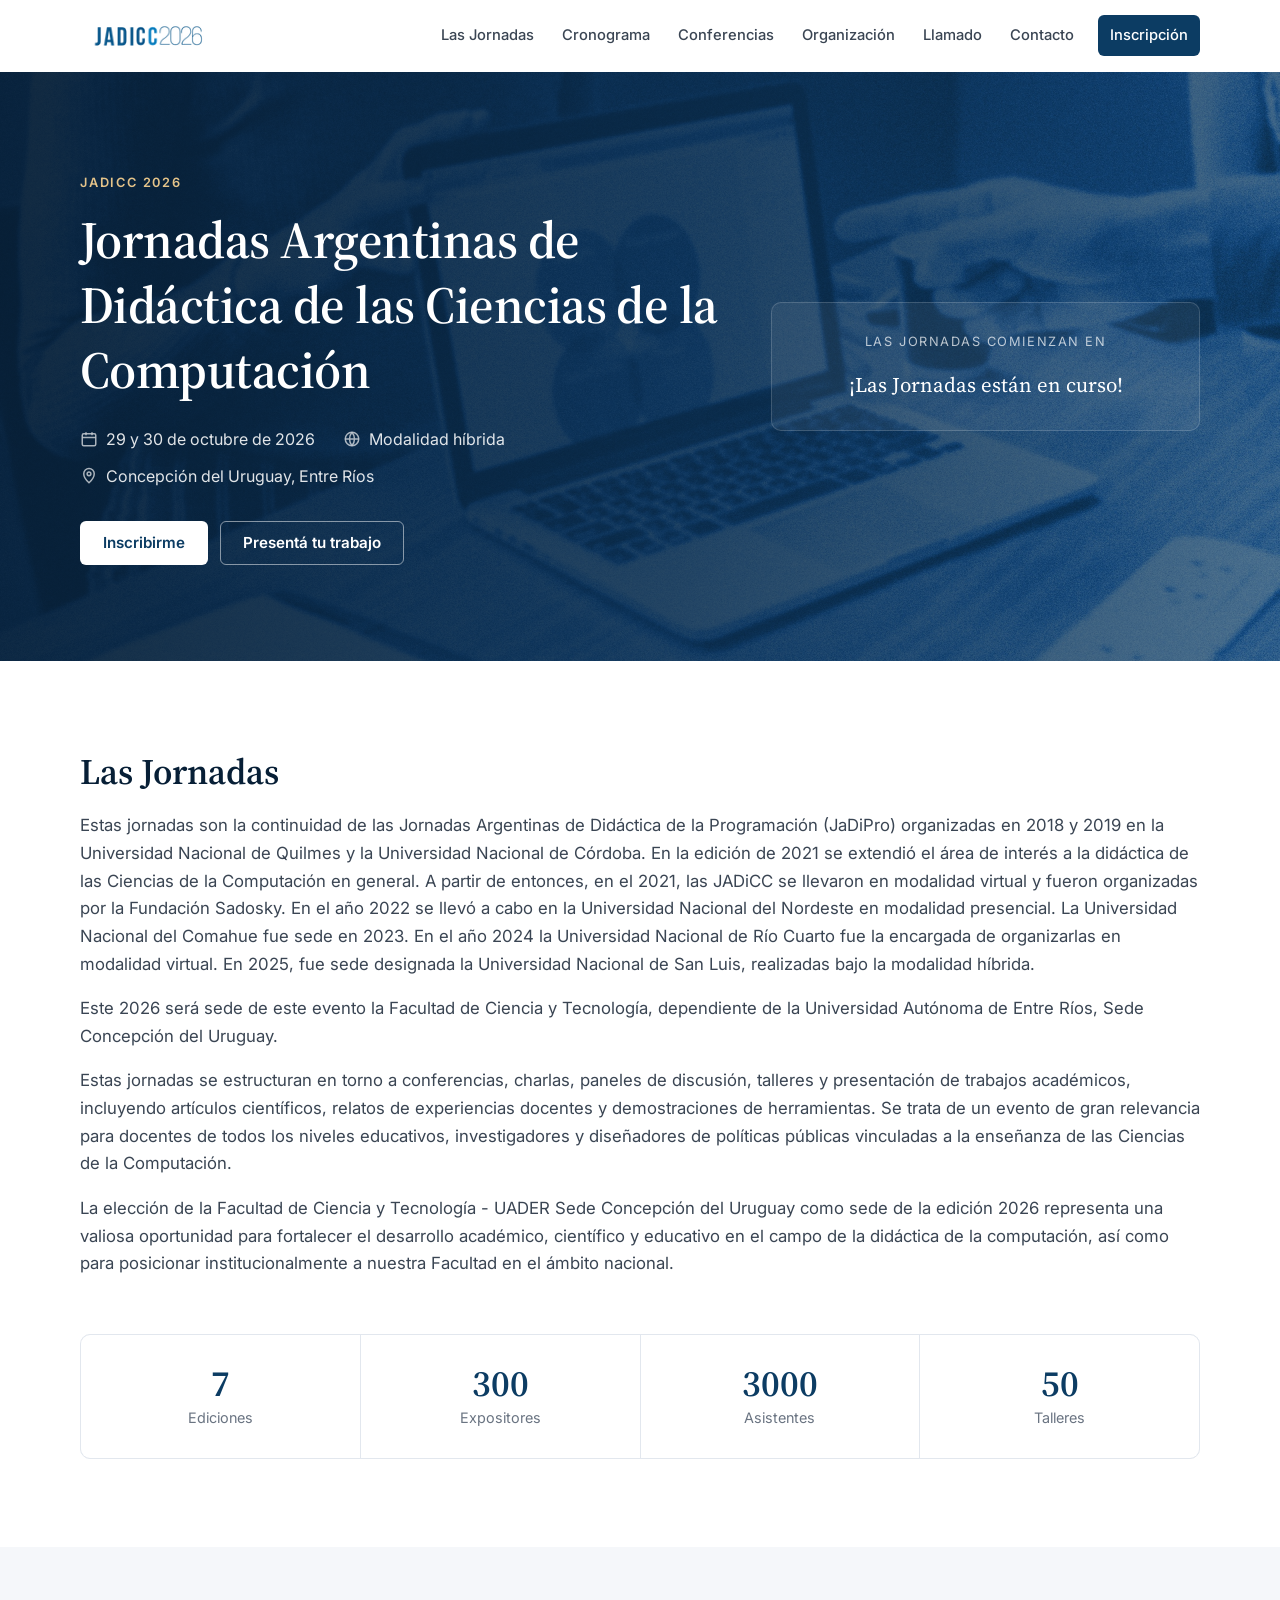
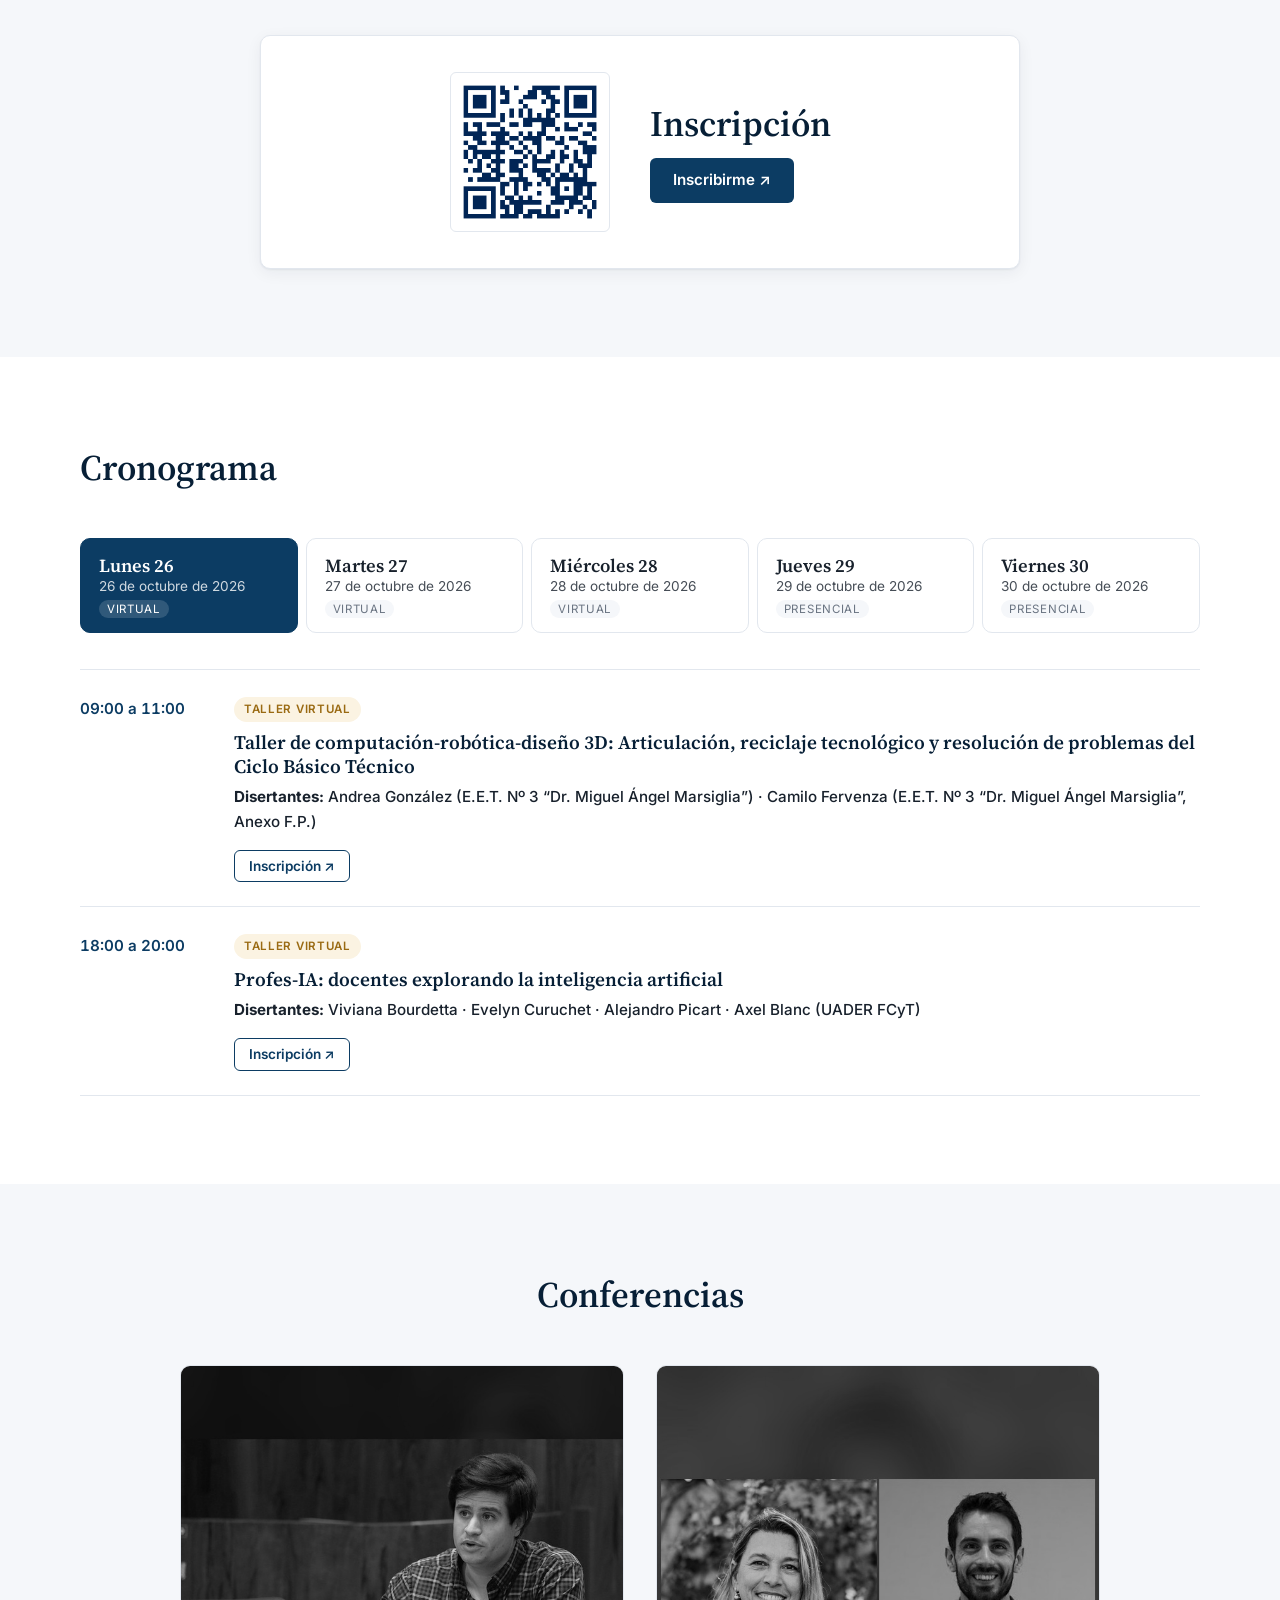
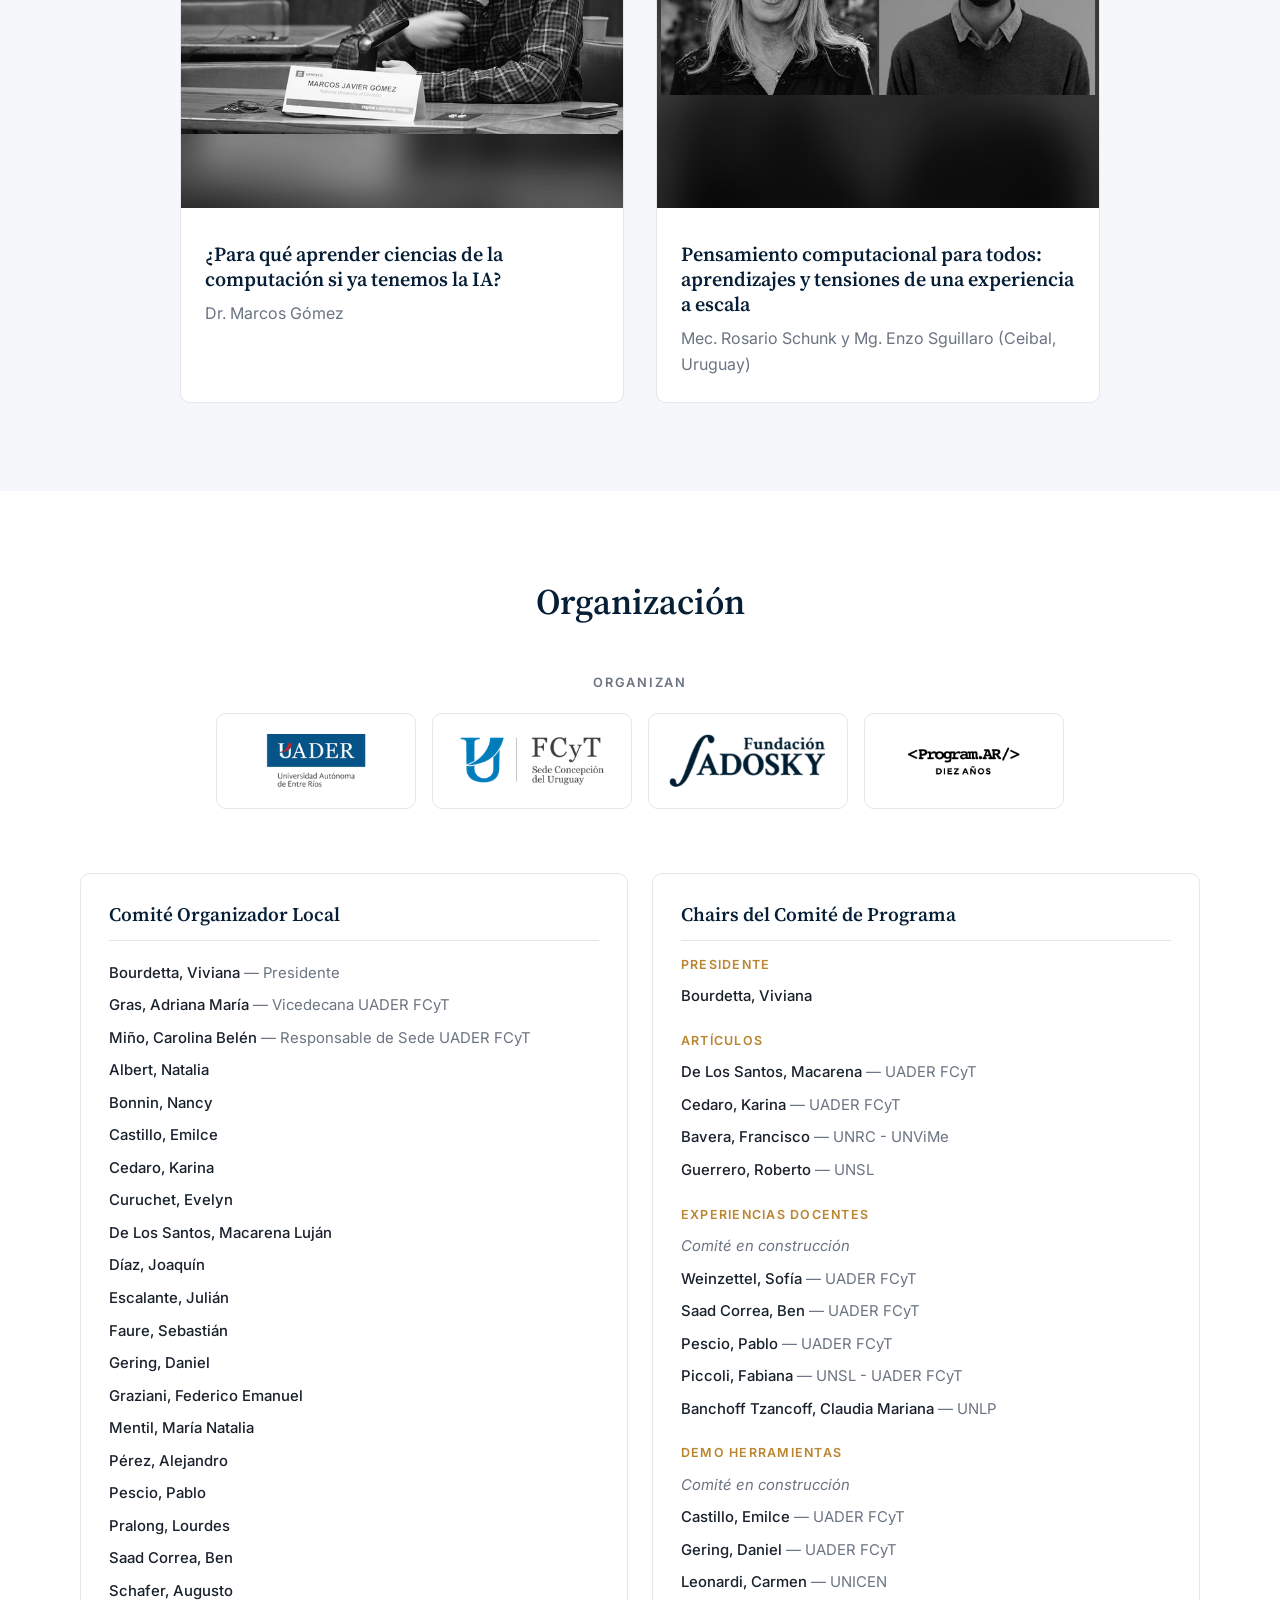
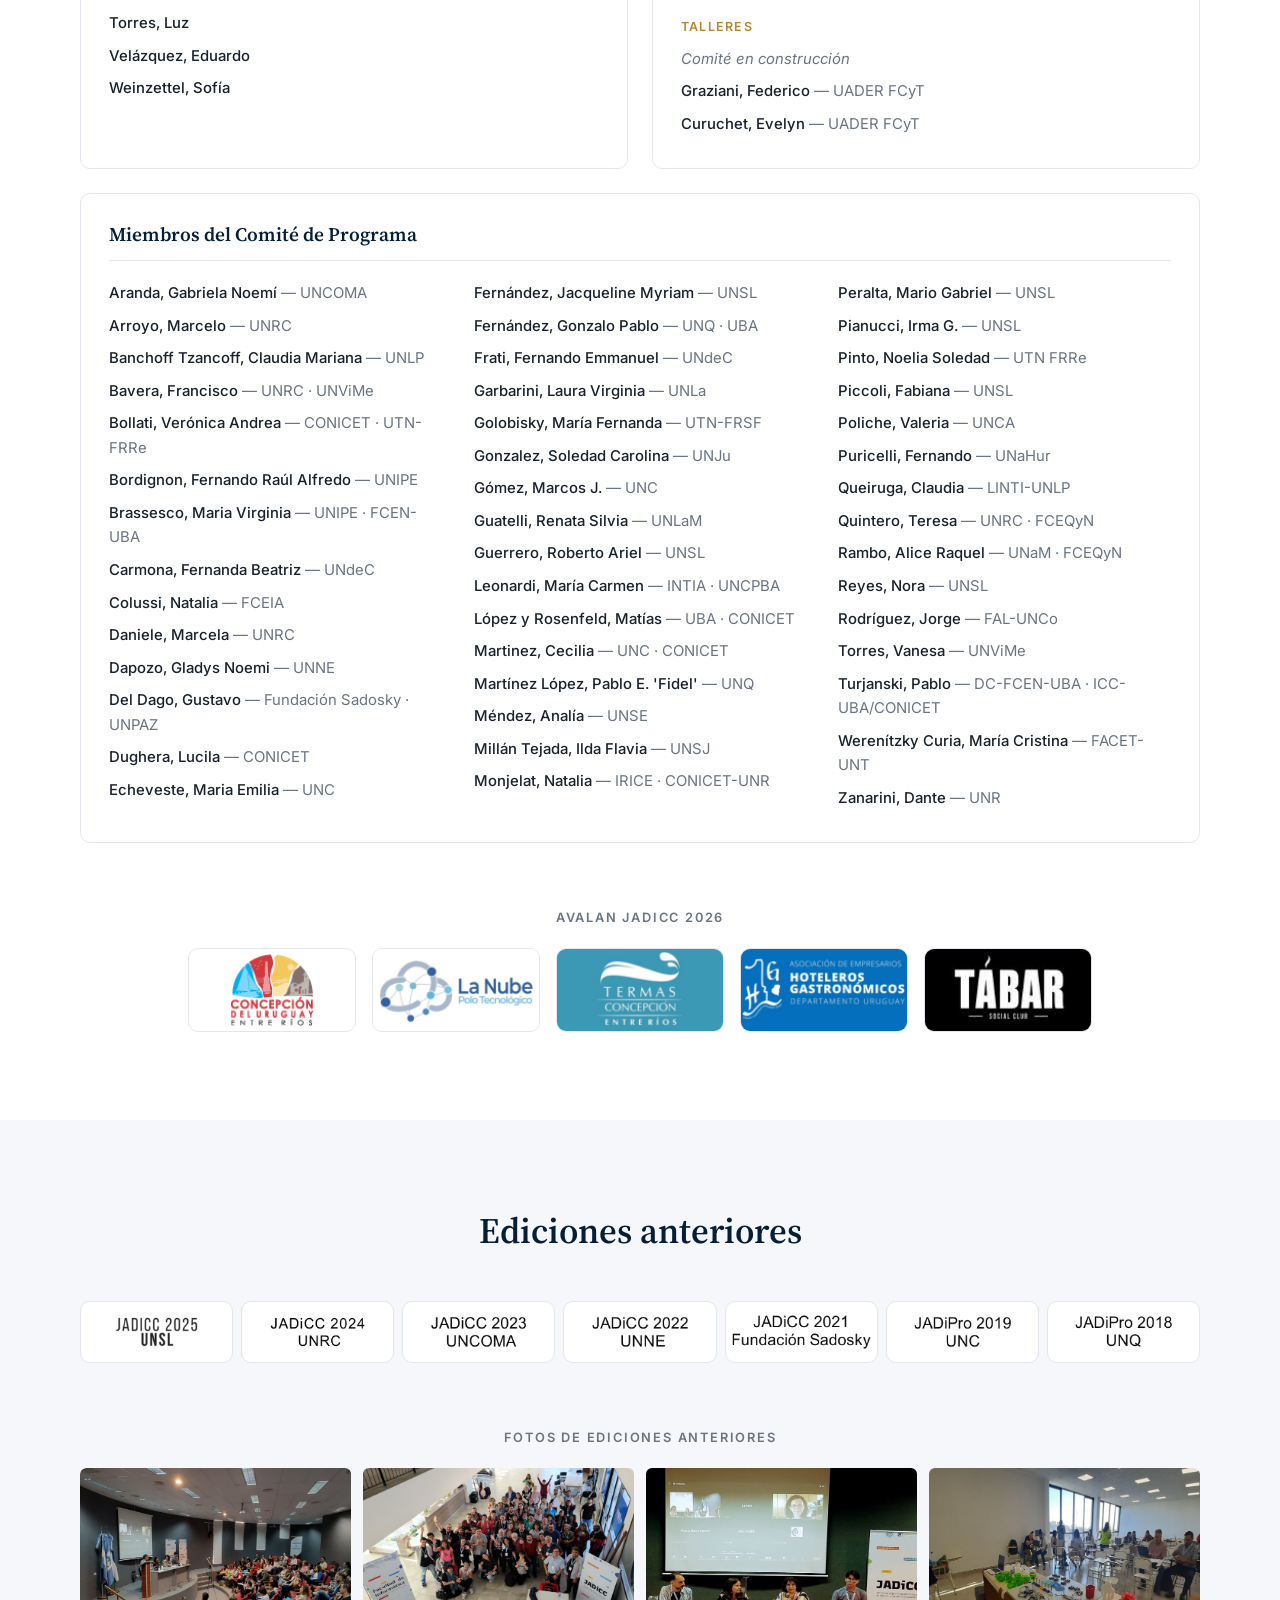
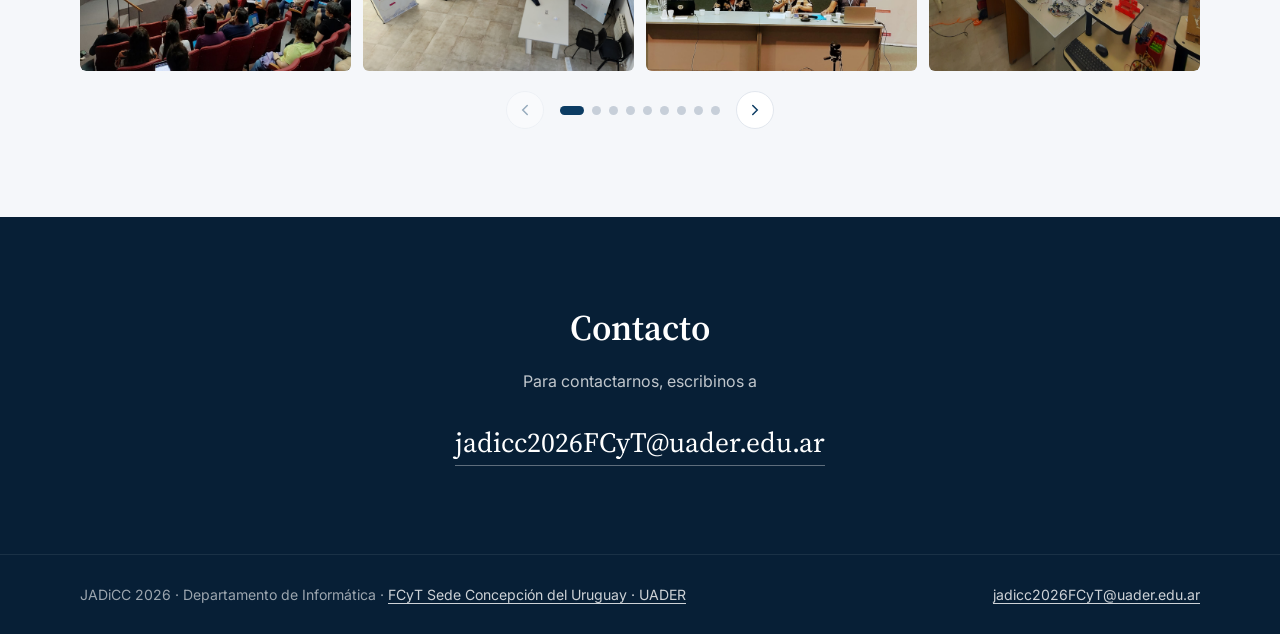
==== index.html @ 325a818e "feat: agregar favicon del sitio original" ====
<!DOCTYPE html>
<html lang="es">
<head>
  <meta charset="utf-8">
  <meta name="viewport" content="width=device-width, initial-scale=1">
  <title>JADiCC 2026 · Jornadas Argentinas de Didáctica de las Ciencias de la Computación</title>
  <meta name="description" content="JADiCC 2026: Jornadas Argentinas de Didáctica de las Ciencias de la Computación. 29 y 30 de octubre de 2026, Concepción del Uruguay, Entre Ríos. Modalidad híbrida.">
  <link rel="preconnect" href="https://fonts.googleapis.com">
  <link rel="preconnect" href="https://fonts.gstatic.com" crossorigin>
  <link href="https://fonts.googleapis.com/css2?family=Inter:wght@400;500;600&family=Source+Serif+4:opsz,wght@8..60,600&display=swap" rel="stylesheet">
  <link rel="icon" href="images/logo.png" type="image/png">
  <link rel="stylesheet" href="css/styles.css">
</head>
<body>
  <a class="skip-link" href="#main">Saltar al contenido</a>

  <header class="site-header">
    <div class="container">
      <a class="brand" href="index.html" aria-label="JADiCC 2026, inicio">
        <img src="images/logo-dark-jadicc2026.png" alt="JADiCC 2026" width="154" height="40">
      </a>
      <button class="nav-toggle" type="button" aria-controls="main-nav" aria-expanded="false" aria-label="Abrir menú">
        <svg width="22" height="22" viewBox="0 0 24 24" fill="none" stroke="currentColor" stroke-width="2" stroke-linecap="round" aria-hidden="true"><path d="M3 6h18M3 12h18M3 18h18"/></svg>
      </button>
      <nav class="main-nav" id="main-nav" aria-label="Principal">
        <ul>
          <li><a href="#jornadas">Las Jornadas</a></li>
          <li><a href="#cronograma">Cronograma</a></li>
          <li><a href="#conferencias">Conferencias</a></li>
          <li><a href="#organizacion">Organización</a></li>
          <li><a href="call.html">Llamado</a></li>
          <li><a href="#contacto">Contacto</a></li>
          <li class="nav-cta"><a href="#inscripcion">Inscripción</a></li>
        </ul>
      </nav>
    </div>
  </header>

  <main id="main">
    <section class="hero" aria-labelledby="hero-title">
      <div class="container">
        <div>
          <span class="eyebrow">JADiCC 2026</span>
          <h1 id="hero-title">Jornadas Argentinas de Didáctica de las Ciencias de la Computación</h1>
          <ul class="hero-meta">
            <li>
              <svg width="18" height="18" viewBox="0 0 24 24" fill="none" stroke="currentColor" stroke-width="2" aria-hidden="true"><rect x="3" y="5" width="18" height="16" rx="2"/><path d="M16 3v4M8 3v4M3 10h18"/></svg>
              29 y 30 de octubre de 2026
            </li>
            <li>
              <svg width="18" height="18" viewBox="0 0 24 24" fill="none" stroke="currentColor" stroke-width="2" aria-hidden="true"><circle cx="12" cy="12" r="9"/><path d="M3 12h18M12 3a14 14 0 0 1 0 18M12 3a14 14 0 0 0 0 18"/></svg>
              Modalidad híbrida
            </li>
            <li>
              <svg width="18" height="18" viewBox="0 0 24 24" fill="none" stroke="currentColor" stroke-width="2" aria-hidden="true"><path d="M12 21s-7-6.2-7-12a7 7 0 0 1 14 0c0 5.8-7 12-7 12z"/><circle cx="12" cy="9" r="2.5"/></svg>
              Concepción del Uruguay, Entre Ríos
            </li>
          </ul>
          <div class="btn-row">
            <a class="btn btn-light" href="#inscripcion">Inscribirme</a>
            <a class="btn btn-ghost" href="call.html">Presentá tu trabajo</a>
          </div>
        </div>

        <div class="countdown-card">
          <p class="label">Las Jornadas comienzan en</p>
          <div class="countdown" id="countdown" data-target="2026-10-29T18:00:00-03:00" aria-live="off">
            <div><strong data-unit="days">–</strong><span>Días</span></div>
            <div><strong data-unit="hours">–</strong><span>Horas</span></div>
            <div><strong data-unit="minutes">–</strong><span>Min</span></div>
            <div><strong data-unit="seconds">–</strong><span>Seg</span></div>
          </div>
        </div>
      </div>
    </section>

    <section class="section" id="jornadas" aria-labelledby="jornadas-title">
      <div class="container">
        <div>
          <div class="prose">
            <h2 id="jornadas-title">Las Jornadas</h2>
            <p>Estas jornadas son la continuidad de las Jornadas Argentinas de Didáctica de la Programación (JaDiPro) organizadas en 2018 y 2019 en la Universidad Nacional de Quilmes y la Universidad Nacional de Córdoba. En la edición de 2021 se extendió el área de interés a la didáctica de las Ciencias de la Computación en general. A partir de entonces, en el 2021, las JADiCC se llevaron en modalidad virtual y fueron organizadas por la Fundación Sadosky. En el año 2022 se llevó a cabo en la Universidad Nacional del Nordeste en modalidad presencial. La Universidad Nacional del Comahue fue sede en 2023. En el año 2024 la Universidad Nacional de Río Cuarto fue la encargada de organizarlas en modalidad virtual. En 2025, fue sede designada la Universidad Nacional de San Luis, realizadas bajo la modalidad híbrida.</p>
            <p>Este 2026 será sede de este evento la Facultad de Ciencia y Tecnología, dependiente de la Universidad Autónoma de Entre Ríos, Sede Concepción del Uruguay.</p>
            <p>Estas jornadas se estructuran en torno a conferencias, charlas, paneles de discusión, talleres y presentación de trabajos académicos, incluyendo artículos científicos, relatos de experiencias docentes y demostraciones de herramientas. Se trata de un evento de gran relevancia para docentes de todos los niveles educativos, investigadores y diseñadores de políticas públicas vinculadas a la enseñanza de las Ciencias de la Computación.</p>
            <p>La elección de la Facultad de Ciencia y Tecnología - UADER Sede Concepción del Uruguay como sede de la edición 2026 representa una valiosa oportunidad para fortalecer el desarrollo académico, científico y educativo en el campo de la didáctica de la computación, así como para posicionar institucionalmente a nuestra Facultad en el ámbito nacional.</p>
          </div>
        </div>

        <div class="stats" aria-label="JADiCC en números">
          <div><strong>7</strong><span>Ediciones</span></div>
          <div><strong>300</strong><span>Expositores</span></div>
          <div><strong>3000</strong><span>Asistentes</span></div>
          <div><strong>50</strong><span>Talleres</span></div>
        </div>
      </div>
    </section>

    <section class="section section--alt" id="inscripcion" aria-labelledby="inscripcion-title">
      <div class="container">
        <div class="register-card">
          <h2 id="inscripcion-title">Inscripción</h2>
          <img src="images/qr-inscripcion.png" alt="Código QR de la inscripción general" width="160" height="160">
          <a class="btn btn-primary" href="https://forms.gle/rQFymmyHBbLUhuxS7" target="_blank" rel="noopener">Inscribirme ↗</a>
        </div>
      </div>
    </section>

    <section class="section" id="cronograma" aria-labelledby="cronograma-title">
      <div class="container">
        <div class="section-head">
          <h2 id="cronograma-title">Cronograma</h2>
        </div>
        <div class="tabs" role="tablist" aria-label="Días de las Jornadas">
          <button class="tab" type="button" role="tab" id="tab-0" aria-controls="day-0" data-date="2026-10-26"><strong>Lunes 26</strong><span>26 de octubre de 2026</span><span class="mode">Virtual</span></button>
          <button class="tab" type="button" role="tab" id="tab-1" aria-controls="day-1" data-date="2026-10-27"><strong>Martes 27</strong><span>27 de octubre de 2026</span><span class="mode">Virtual</span></button>
          <button class="tab" type="button" role="tab" id="tab-2" aria-controls="day-2" data-date="2026-10-28"><strong>Miércoles 28</strong><span>28 de octubre de 2026</span><span class="mode">Virtual</span></button>
          <button class="tab" type="button" role="tab" id="tab-3" aria-controls="day-3" data-date="2026-10-29"><strong>Jueves 29</strong><span>29 de octubre de 2026</span><span class="mode">Presencial</span></button>
          <button class="tab" type="button" role="tab" id="tab-4" aria-controls="day-4" data-date="2026-10-30"><strong>Viernes 30</strong><span>30 de octubre de 2026</span><span class="mode">Presencial</span></button>
        </div>
        <div role="tabpanel" id="day-0" aria-labelledby="tab-0" tabindex="0">
          <ol class="schedule">
            <li class="session session--taller">
              <div class="session-time">09:00 a 11:00</div>
              <div class="session-body">
                <span class="badge">Taller Virtual</span>
                <h3>Taller de computación-robótica-diseño 3D: Articulación, reciclaje tecnológico y resolución de problemas del Ciclo Básico Técnico</h3>
                <p class="session-people"><b>Disertantes:</b> Andrea González (E.E.T. Nº 3 “Dr. Miguel Ángel Marsiglia”) · Camilo Fervenza (E.E.T. Nº 3 “Dr. Miguel Ángel Marsiglia”, Anexo F.P.)</p>
                <a href="https://forms.gle/wqUWSxMuBnpyvHHx7" class="btn btn-outline btn-sm" target="_blank" rel="noopener">Inscripción ↗</a>
              </div>
            </li>
            <li class="session session--taller">
              <div class="session-time">18:00 a 20:00</div>
              <div class="session-body">
                <span class="badge">Taller Virtual</span>
                <h3>Profes-IA: docentes explorando la inteligencia artificial</h3>
                <p class="session-people"><b>Disertantes:</b> Viviana Bourdetta · Evelyn Curuchet · Alejandro Picart · Axel Blanc (UADER FCyT)</p>
                <a href="https://forms.gle/4NPYtkLu8rbPUywz7" class="btn btn-outline btn-sm" target="_blank" rel="noopener">Inscripción ↗</a>
              </div>
            </li>
          </ol>
        </div>
        <div role="tabpanel" id="day-1" aria-labelledby="tab-1" tabindex="0" hidden>
          <ol class="schedule">
            <li class="session session--taller">
              <div class="session-time">18:00 a 20:00</div>
              <div class="session-body">
                <span class="badge">Taller Virtual</span>
                <h3>La IA como asistente del profesional docente: Modelo C.R.E.A. para diseñar propuestas de enseñanza contextualizadas</h3>
                <p class="session-people"><b>Disertantes:</b> Eduardo Beckman (E.E.T. N.º 2 Francisco Ramírez) · Marcelo D. Calvi (E.E.T. N.º 2 Francisco Ramírez) · Itatí Cislaghi (Esc. Normal Rep. Oriental del Uruguay)</p>
                <a href="https://forms.gle/8LaZrzfeTaVMzwTJ8" class="btn btn-outline btn-sm" target="_blank" rel="noopener">Inscripción ↗</a>
              </div>
            </li>
          </ol>
        </div>
        <div role="tabpanel" id="day-2" aria-labelledby="tab-2" tabindex="0" hidden>
          <ol class="schedule">
            <li class="session session--taller">
              <div class="session-time">09:00 a 10:30</div>
              <div class="session-body">
                <span class="badge">Taller Virtual</span>
                <h3>Del territorio al código: diseñar desafíos ciudadanos con micro:bit</h3>
                <p class="session-people"><b>Disertantes:</b> Luisina Pocay · Juan Pablo Amarillo · Juliana Gericke (Distrito del Conocimiento)</p>
                <a href="https://forms.gle/nDb5ak2vBSg3Nm3N7" class="btn btn-outline btn-sm" target="_blank" rel="noopener">Inscripción ↗</a>
              </div>
            </li>
          </ol>
        </div>
        <div role="tabpanel" id="day-3" aria-labelledby="tab-3" tabindex="0" hidden>
          <ol class="schedule">
            <li class="session session--band"><div class="session-time">08:30</div><div class="session-body"><h3>Acreditación · Planta Baja - 02</h3></div></li>
            <li class="session session--band"><div class="session-time">09:00</div><div class="session-body"><h3>Acto de apertura · Aula Posgrado, 3.er piso</h3></div></li>
            <li class="session session--conf">
              <div class="session-time">10:00 a 11:00</div>
              <div class="session-body">
                <span class="badge">Conferencia inaugural</span>
                <h3>¿Para qué aprender ciencias de la computación si ya tenemos la IA?</h3>
                <p class="session-people">Dr. Marcos Gómez</p>
                <p class="session-meta"><b>Aula:</b> Posgrado - 3.er piso</p>
              </div>
            </li>
            <li class="session session--band"><div class="session-time">11:00</div><div class="session-body"><h3>Break · Planta Baja</h3></div></li>
            <li class="session session--mesa">
              <div class="session-time">11:30 a 13:00</div>
              <div class="session-body">
                <span class="badge">Mesa 1 · Mixta</span>
                <h3>Más allá de la programación inicial</h3>
                <p class="session-sub">Contenidos, prácticas y evaluación en la formación informática</p>
                <p class="session-meta"><b>Aula:</b> Planta Baja - 02 · <b>Modera:</b> Mg. Karina Cedaro</p>
                <details class="papers">
                <summary>Ver 5 ponencias</summary>
                <ul class="papers-list">
                <li><span class="ptag">Experiencia</span><b>Impacto de la Introducción Temprana de SQL en la Enseñanza de Bases de Datos</b><br><span class="pauth">Norma Herrera (UNSL); Paola Azar (UNSL); Hugo Beilis (UNViMe); Pablo Palmero (UNSL); Darío Ruano (UNSL)</span></li>
                <li><span class="ptag">Experiencia</span><b>Experiencia “Pares Ordenados”: Teoría de Grafos con Aplicaciones</b><br><span class="pauth">Alejandro Picart (UADER FCyT)</span></li>
                <li><span class="ptag">Artículo</span><b>Una propuesta para integrar la Seguridad Temprana: enfoque DevSecOps en el desarrollo de software</b><br><span class="pauth">Ilda Flavia Millan Tejada (Universidad Nacional de San Juan); Malena Paez (Universidad Nacional de San Juan); Laura Aballay (Universidad Nacional de San Juan)</span></li>
                <li><span class="ptag">Artículo</span><b>QoCode: Evaluación automática de calidad de código en tareas de programación</b><br><span class="pauth">Victoria Varani (DC-FCEN-UBA); Bruno Ventrici (DC-FCEN-UBA); Gonzalo Fernández (UNQ); Christian Cossio-Mercado (DC-FCEN-UBA)</span></li>
                <li><span class="ptag">Artículo</span><b>Análisis y comparación de la imagen de tutor y director en la gestión de proyectos unipersonales de software académico</b><br><span class="pauth">Alice Rambo (Universidad Nacional de Misiones)</span></li>
                </ul>
                </details>
              </div>
            </li>
            <li class="session session--mesa">
              <div class="session-time">11:30 a 13:00</div>
              <div class="session-body">
                <span class="badge">Mesa 2 · Mixta</span>
                <h3>Computación, comunidad y vocaciones</h3>
                <p class="session-sub">Escuela, universidad, territorio y divulgación</p>
                <p class="session-meta"><b>Aula:</b> 3P - 02 · <b>Modera:</b> Lic. Natalia Mentil</p>
                <details class="papers">
                <summary>Ver 6 ponencias</summary>
                <ul class="papers-list">
                <li><span class="ptag">Experiencia</span><b>Talleres extraprogramáticos de ciencias de la computación: una apuesta por la ciudadanía digital crítica en la escuela técnica</b><br><span class="pauth">Natalia Zalazar (Instituto Superior de Estudios Pedagógicos); Agustin Barbesino (Instituto Técnico Maestro Alfredo Bravo); Paula González (Instituto Técnico Maestro Alfredo Bravo)</span></li>
                <li><span class="ptag">Experiencia</span><b>Un escenario en movimiento en la escuela técnica a partir de la educación STEAM ampliada</b><br><span class="pauth">Ariel Ferreira Szpiniak; Carolina Andrea Borbolla (IPET Nº 26 Juan Filloy)</span></li>
                <li><span class="ptag">Experiencia</span><b>Ada Lovelace day 2025: una experiencia de divulgación científica e inclusión</b><br><span class="pauth">Viviana Bourdetta (FCyT UADER); Evelyn Curuchet (FCyT UADER); Carolina Miño (FCyT UADER); Lia Romero Fuentes (FCyT UADER); Lourdes Verbauvede (FCyT UADER)</span></li>
                <li><span class="ptag">Experiencia</span><b>Conectando Saberes: vinculación entre la Universidad y la Escuela Media en Ciencias de la Computación</b><br><span class="pauth">Jorge Rodríguez (Facultad de Informática, Universidad Nacional del Comahue)</span></li>
                <li><span class="ptag">Artículo</span><b>Cuando la tecnología encuentra sentido: Club Tech como modelo de innovación educativa en espacios no formales</b><br><span class="pauth">Luisina Pocay (Distrito del Conocimiento); Juan Pablo Amarillo (Distrito del Conocimiento); Juliana Gericke (Distrito del Conocimiento)</span></li>
                <li><span class="ptag">Experiencia</span><b>Bit-Ácora de Pioneras</b><br><span class="pauth">Viviana Bourdetta (FCyT UADER); Evelyn Curuchet (FCyT UADER); Carolina Miño (FCyT UADER); Lourdes Verbauvede (FCyT UADER)</span></li>
                </ul>
                </details>
              </div>
            </li>
            <li class="session session--taller">
              <div class="session-time">11:30 a 13:00</div>
              <div class="session-body">
                <span class="badge">Taller</span>
                <h3>Pilas Bloques Desenchufado</h3>
                <p class="session-people"><b>Disertantes:</b> Débora Cingolani y Rocío González (Fundación Sadosky)</p>
                <p class="session-meta"><b>Aula:</b> 2P - 02 · <b>Modera:</b> Prof. Sofía Weinzetel</p>
                <a href="https://forms.gle/Z1sU28DabbvKhc5d6" class="btn btn-outline btn-sm" target="_blank" rel="noopener">Inscripción ↗</a>
              </div>
            </li>
            <li class="session session--band"><div class="session-time">13:00</div><div class="session-body"><h3>Almuerzo</h3></div></li>
            <li class="session session--taller">
              <div class="session-time">14:30 a 16:00</div>
              <div class="session-body">
                <span class="badge">Taller</span>
                <h3>Pensamiento computacional: de lo desenchufado a lo enchufado</h3>
                <p class="session-people"><b>Disertante:</b> Dr. Francisco Bavera (UNRC)</p>
                <p class="session-meta"><b>Aula:</b> 2P - 02 · <b>Modera:</b> Mg. Federico Graziani</p>
                <a href="https://forms.gle/NKJ5xQPANUVFseT47" class="btn btn-outline btn-sm" target="_blank" rel="noopener">Inscripción ↗</a>
              </div>
            </li>
            <li class="session session--taller">
              <div class="session-time">14:30 a 16:00</div>
              <div class="session-body">
                <span class="badge">Taller</span>
                <h3>IA y educación: una mirada crítica desde las Ciencias de la Computación</h3>
                <p class="session-people"><b>Disertante:</b> Dra. Emilia Echeveste (UNC)</p>
                <p class="session-meta"><b>Aula:</b> 2P - 01 · <b>Modera:</b> Dra. Cecilia Martínez</p>
                <a href="https://forms.gle/UedNfT4dd4aeRaoB8" class="btn btn-outline btn-sm" target="_blank" rel="noopener">Inscripción ↗</a>
              </div>
            </li>
            <li class="session session--band"><div class="session-time">16:00</div><div class="session-body"><h3>Break · Planta Baja</h3></div></li>
            <li class="session session--mesa">
              <div class="session-time">16:30 a 18:00</div>
              <div class="session-body">
                <span class="badge">Mesa 3 · Artículos</span>
                <h3>Comprender la IA para poder enseñarla</h3>
                <p class="session-sub">Saberes, alfabetización y mirada crítica</p>
                <p class="session-meta"><b>Aula:</b> Planta Baja - 02 · <b>Modera:</b> Esp. Julián Escalante</p>
                <details class="papers">
                <summary>Ver 4 ponencias</summary>
                <ul class="papers-list">
                <li><span class="ptag">Artículo</span><b>Saberes estudiantiles sobre inteligencia artificial y desafíos para una didáctica crítica de las Ciencias de la Computación</b><br><span class="pauth">Emilia Echeveste (Universidad Nacional de Córdoba); Natalia Monjelat (IRICE-CONICET); Lourdes Aguiar Cau (Universidad Nacional de Córdoba-CONICET)</span></li>
                <li><span class="ptag">Artículo</span><b>Saberes de docentes sobre Inteligencia Artificial en escuelas secundarias de Córdoba</b><br><span class="pauth">Valeria González Angeletti (Universidad Nacional de Córdoba)</span></li>
                <li><span class="ptag">Artículo</span><b>Inteligencia Artificial como contenido educativo: contribuciones a una alfabetización computacional</b><br><span class="pauth">Marcela Rivero (CEA-UNC); Cecilia Martinez (IDH CONICET, UNC); Natalia Monjelat (IRICE, CONICET-UNR)</span></li>
                <li><span class="ptag">Artículo</span><b>Parece verdad, causal y universal, pero es verosímil, correlativa y parcial: la IA que la escuela debe leer y enseñar a leer</b><br><span class="pauth">Mara Borchardt (Fundación Programar); Magdalena Garzon (Fundación Programar); Julian Dabbah (UBA)</span></li>
                </ul>
                </details>
              </div>
            </li>
            <li class="session session--mesa">
              <div class="session-time">16:30 a 18:00</div>
              <div class="session-body">
                <span class="badge">Mesa 4 · Mixta</span>
                <h3>Formar a quienes enseñan computación</h3>
                <p class="session-sub">Currículo, didáctica y formación docente</p>
                <p class="session-meta"><b>Aula:</b> 3P - 02 · <b>Modera:</b> Lic. Pablo Pescio y Lic. Ben Saad</p>
                <details class="papers">
                <summary>Ver 5 ponencias</summary>
                <ul class="papers-list">
                <li><span class="ptag">Artículo</span><b>Análisis de las progresiones de aprendizaje de educación tecnológica y ciencias de la computación para la educación primaria de la Provincia de Córdoba</b><br><span class="pauth">Ariel Ferreira Szpiniak (UNRC)</span></li>
                <li><span class="ptag">Artículo</span><b>Formación docente en programación para educación primaria: un estudio sobre autopercepción e incorporación conceptual</b><br><span class="pauth">Marcos Gómez (UNC); Tomás Caballero (UBA); Inés Roggi (Fundación Sadosky)</span></li>
                <li><span class="ptag">Experiencia</span><b>Sobre un curso Didáctica de la Informática en formato híbrido: la percepción de los estudiantes</b><br><span class="pauth">Alejandro Miños (INET); Nicolás Artigas (INET)</span></li>
                <li><span class="ptag">Experiencia</span><b>Lectura y escritura con agentes cognitivos. Una experiencia en formación docente</b><br><span class="pauth">Lucila Dughera (CONICET/E-TCS); Fernando Bordignon (Universidad Pedagógica Nacional, UNIPE)</span></li>
                <li><span class="ptag">Experiencia</span><b>Taller de Robótica Aplicada: experiencia docente interdisciplinaria entre perfiles técnicos y pedagógicos</b><br><span class="pauth">Alice Rambo (Universidad Nacional de Misiones)</span></li>
                </ul>
                </details>
              </div>
            </li>
            <li class="session session--taller">
              <div class="session-time">16:30 a 18:00</div>
              <div class="session-body">
                <span class="badge">Taller 64</span>
                <h3>Re-programando: docentes y robots</h3>
                <p class="session-people"><b>Disertantes:</b> Bourdetta, Curuchet, Miño, Picart</p>
                <p class="session-meta"><b>Aula:</b> 2P - 02 · <b>Modera:</b> Mg. Macarena De Los Santos</p>
                <a href="https://forms.gle/j5df3AnbfgGq57WK9" class="btn btn-outline btn-sm" target="_blank" rel="noopener">Inscripción ↗</a>
              </div>
            </li>
            <li class="session session--social">
              <div class="session-time">20:30</div>
              <div class="session-body">
                <span class="badge">Actividad nocturna</span>
                <h3>Bingo! Hackeando la RAM de las Atari 2600</h3>
                <p class="session-people"><b>Disertante:</b> Dr. Valentín Basel (FaMAF-UNC)</p>
                <p class="session-meta"><b>Aula:</b> TÁBAR - Estrada 838 · <b>Modera:</b> Esp. Sebastián Faure</p>
                <a href="https://forms.gle/VU3p7eG2MnnNQtS6A" class="btn btn-outline btn-sm" target="_blank" rel="noopener">Inscripción ↗</a>
              </div>
            </li>
          </ol>
        </div>
        <div role="tabpanel" id="day-4" aria-labelledby="tab-4" tabindex="0" hidden>
          <ol class="schedule">
            <li class="session session--band"><div class="session-time">08:30</div><div class="session-body"><h3>Acreditación · Planta Baja</h3></div></li>
            <li class="session session--demo">
              <div class="session-time">09:00 a 10:00</div>
              <div class="session-body">
                <span class="badge">Conversatorio</span>
                <h3>Experience AI – Raspberry Pi</h3>
                <p class="session-people">Demo</p>
                <p class="session-meta"><b>Aula:</b> Planta Baja - 02 · <b>Modera:</b> Esp. Evelyn Curuchet</p>
              </div>
            </li>
            <li class="session session--taller">
              <div class="session-time">09:00 a 10:00</div>
              <div class="session-body">
                <span class="badge">Taller</span>
                <h3>Ciencia de Datos en la escuela, una mirada no neutral sobre la computación</h3>
                <p class="session-people"><b>Disertantes:</b> Lic. Julián Dabbah y Dr. Marcos Gómez</p>
                <p class="session-meta"><b>Aula:</b> 2P - 02 · <b>Modera:</b> Lic. Natalia Mentil</p>
                <a href="https://forms.gle/JaLVSJJ51AnsLv3AA" class="btn btn-outline btn-sm" target="_blank" rel="noopener">Inscripción ↗</a>
              </div>
            </li>
            <li class="session session--band"><div class="session-time">10:00</div><div class="session-body"><h3>Break · Planta Baja</h3></div></li>
            <li class="session session--conf">
              <div class="session-time">10:30 a 12:00</div>
              <div class="session-body">
                <span class="badge">Conferencia central</span>
                <h3>Pensamiento computacional para todos: aprendizajes y tensiones de una experiencia a escala</h3>
                <p class="session-people"><b>Disertantes:</b> Mec. Rosario Schunk y Mg. Enzo Sguillaro (Ceibal, Uruguay)</p>
                <p class="session-meta"><b>Aula:</b> Posgrado - 3.er piso · <b>Modera:</b> Dra. Cecilia Martínez</p>
              </div>
            </li>
            <li class="session session--band"><div class="session-time">12:00</div><div class="session-body"><h3>Almuerzo</h3></div></li>
            <li class="session session--mesa">
              <div class="session-time">14:00 a 16:00</div>
              <div class="session-body">
                <span class="badge">Mesa 5 · Mixta</span>
                <h3>IA en la enseñanza y evaluación de la programación</h3>
                <p class="session-sub">Nuevas prácticas, herramientas y criterios de evaluación</p>
                <p class="session-meta"><b>Aula:</b> Planta Baja - 02 · <b>Modera:</b> Mg. Lourdes Pralong</p>
                <details class="papers">
                <summary>Ver 4 ponencias</summary>
                <ul class="papers-list">
                <li><span class="ptag">Artículo</span><b>Reingeniería de la enseñanza ante la IA generativa: de los modelos generados al criterio construido</b><br><span class="pauth">Silvia VeraLaceiras (UNaM); Fabio Ledesma (UNaM); Selva N Ivaniszyn (UNaM); Roberto Sueldo (UNaM)</span></li>
                <li><span class="ptag">Experiencia</span><b>Enseñar a programar con un uso crítico de la inteligencia artificial en contextos universitarios</b><br><span class="pauth">Jorgelina Rial (UNGS); Santiago Montiel (UNGS)</span></li>
                <li><span class="ptag">Artículo</span><b>Evaluación de código fuente con IA generativa. Concordancia con la corrección docente basada en rúbrica en una asignatura de programación</b><br><span class="pauth">Gladys Dapozo (UNNE); Ana María Company (UNNE); Erika Daniela Demchum (UNNE); Raquel Petris (UNNE)</span></li>
                <li><span class="ptag">Artículo</span><b>ProgrEval: Generación asistida de consignas de evaluación para la enseñanza de programación</b><br><span class="pauth">Tomás Caballero (DC-FCEN-UBA); Agustín Fernández-Ortúzar (DC-FCEN-UBA); Gonzalo Fernández (UNQ); Christian Cossio-Mercado (DC-FCEN-UBA)</span></li>
                </ul>
                </details>
              </div>
            </li>
            <li class="session session--mesa">
              <div class="session-time">14:00 a 16:00</div>
              <div class="session-body">
                <span class="badge">Mesa 6 · Experiencias</span>
                <h3>Programar, crear y experimentar</h3>
                <p class="session-sub">Robótica, indagación y propuestas lúdicas</p>
                <p class="session-meta"><b>Aula:</b> 3P - 02 · <b>Modera:</b> Dra. Emilia Echeveste</p>
                <details class="papers">
                <summary>Ver 7 ponencias</summary>
                <ul class="papers-list">
                <li><span class="ptag">Experiencia</span><b>Construcción y programación de molinos (T-BoT)</b><br><span class="pauth">Nadia Morúa (Escuela Graduada Joaquín V. González)</span></li>
                <li><span class="ptag">Experiencia</span><b>Más allá de la conexión: una experiencia de pareja pedagógica híbrida en la enseñanza de programación y robótica</b><br><span class="pauth">Mauro Martinez; Daniela Azurmendi; Ruth Teves (Wave Education)</span></li>
                <li><span class="ptag">Experiencia</span><b>Re-programando el futuro: humanos y robots en misión de juego</b><br><span class="pauth">Viviana Bourdetta; Evelyn Curuchet; Carolina Miño; Lourdes Verbauvede; Mara Conte; Tomas Rodriguez (FCyT UADER)</span></li>
                <li><span class="ptag">Experiencia</span><b>Paraná 2030 en código: pensamiento computacional con micro:bit en el grupo Carpinchos</b><br><span class="pauth">Luisina Pocay; Juan Pablo Amarillo; Gabriela González (Distrito del Conocimiento)</span></li>
                <li><span class="ptag">Experiencia</span><b>Pensamiento Computacional en el Centro Corazón: una experiencia de enseñanza con niñas y niños de nivel primario en un contexto de alta vulnerabilidad social</b><br><span class="pauth">Francisco Bavera; Marcela Daniele; Teresa Quintero (Universidad Nacional de Río Cuarto)</span></li>
                <li><span class="ptag">Experiencia</span><b>Desafío en bloques: La enseñanza por indagación de las Ciencias de la Computación desde un enfoque de derechos</b><br><span class="pauth">Sabrina Carnez (EPS 3); Yanina Gutierrez (EPS 3); Maricruz Diaz (EPS 3)</span></li>
                <li><span class="ptag">Experiencia</span><b>Robots musicales en el Barrio: Experiencia en la 4.ª Jornada “Mujeres Construyendo Futuro”</b><br><span class="pauth">Viviana Bourdetta (FCyT UADER); Evelyn Curuchet (FCyT UADER); Carolina Miño (FCyT UADER); Alejandro Picart (FCyT UADER)</span></li>
                </ul>
                </details>
              </div>
            </li>
            <li class="session session--demo">
              <div class="session-time">14:00 a 16:00</div>
              <div class="session-body">
                <span class="badge">Demo de herramientas</span>
                <h3>Modelos de lenguaje y auditoría para la enseñanza</h3>
                <p class="session-people"><b>Disertante:</b> Dr. Marcos Gómez</p>
                <p class="session-meta"><b>Aula:</b> 3P - 01 (a confirmar) · <b>Modera:</b> Dr. Valentín Basel</p>
              </div>
            </li>
            <li class="session session--band"><div class="session-time">16:00</div><div class="session-body"><h3>Break + Chamarrita · Planta Baja · Baile folclórico sobre calle 25 de Mayo</h3></div></li>
            <li class="session session--mesa">
              <div class="session-time">16:30 a 18:00</div>
              <div class="session-body">
                <span class="badge">Mesa 7 · Mixta</span>
                <h3>Enseñar programación en los primeros años universitarios</h3>
                <p class="session-sub">Secuencias, estrategias y desafíos iniciales</p>
                <p class="session-meta"><b>Aula:</b> Planta Baja - 02 · <b>Modera:</b> Lic. Virginia Brassesco</p>
                <details class="papers">
                <summary>Ver 4 ponencias</summary>
                <ul class="papers-list">
                <li><span class="ptag">Artículo</span><b>Los fundamentos teóricos de un método para enseñar a programar. Un modelo de cómputo general y su máquina notacional como sistema de decisiones de diseño</b><br><span class="pauth">Pablo E. -Fidel- Martínez López (UNQ); Federico Agustín Sawady O'Connor (UNQ)</span></li>
                <li><span class="ptag">Experiencia</span><b>De los TDA a los objetos: una estrategia pedagógica para la enseñanza de la programación en la educación superior</b><br><span class="pauth">Claudia Albornoz (UNSL); Analia Zaldúa (UNSL)</span></li>
                <li><span class="ptag">Experiencia</span><b>Más allá del aprendizaje de programación: las Actividades Grupales Integradoras como estrategia de integración académica y permanencia en estudiantes universitarios de primer año</b><br><span class="pauth">Maria Gisela Dorzán (UNSL); María José Garciarena Ucelay (UNSL); Matías Iván Truglio (UNSL)</span></li>
                <li><span class="ptag">Experiencia</span><b>De la lógica a la programación mediante desafíos: transformación de una propuesta de enseñanza en una asignatura universitaria masiva</b><br><span class="pauth">Lucas Spigariol (UNAHUR); María Luisa Bravo (UNAHUR); Inés Noemí del Castillo (UNAHUR); Alejandra Pinto (UNAHUR); Sebastián Godoy (UNAHUR); Victor Gonzalvez (UNAHUR); Magno Tellechea (UNAHUR)</span></li>
                </ul>
                </details>
              </div>
            </li>
            <li class="session session--mesa">
              <div class="session-time">16:30 a 18:00</div>
              <div class="session-body">
                <span class="badge">Mesa 8 · Artículos</span>
                <h3>Diseñar para ampliar el acceso</h3>
                <p class="session-sub">Tecnologías abiertas, recursos accesibles e inclusión</p>
                <p class="session-meta"><b>Aula:</b> 3P - 02 · <b>Modera:</b> Prof. Carolina Kloster</p>
                <details class="papers">
                <summary>Ver 5 ponencias</summary>
                <ul class="papers-list">
                <li><span class="ptag">Artículo</span><b>Enseñanza de la programación con tecnologías abiertas: aportes desde una investigación basada en el diseño</b><br><span class="pauth">Valentín Basel (FaMAF-UNC); Ivana Graciela Guzman (IPET 424)</span></li>
                <li><span class="ptag">Artículo</span><b>AR2-R4: Robot Educativo de diseño abierto ROS2-compatible basado en Arduino UNO R4</b><br><span class="pauth">Gonzalo Fernández (UNQ); Leon Herrera (UBA); Christian Cossio Mercado (UBA); Pablo de Cristóforis (UBA)</span></li>
                <li><span class="ptag">Artículo</span><b>La caja de juegos: juegos de mesa para la enseñanza de la computación en contextos de baja disponibilidad de recursos</b><br><span class="pauth">Julieta Giri (DC-FCEN-UBA); Gonzalo Pablo Fernández (DC-FCEN-UBA); Christian Cossio-Mercado (DC-FCEN-UBA)</span></li>
                <li><span class="ptag">Artículo</span><b>Tecnologías inclusivas como experiencia de formación profesional: aprendizajes de estudiantes universitarios en el InTecLab</b><br><span class="pauth">Emilce Castillo; Dafne Iara Perron Vernaz; Eduardo Velazquez; Alejandro Martinez; Milagros Dodera; Valentino Bonnin; Joaquín Nichele; Cesar Fus; Agustin Bonnin; Nicolás Martínez (UADER FCyT)</span></li>
                <li><span class="ptag">Artículo</span><b>Diseño de materiales didácticos accesibles de origen y reducción de barreras para el aprendizaje, la comunicación y la participación en la enseñanza del Diseño de Tecnologías</b><br><span class="pauth">Rocío Noelia Rodríguez (Agencia de Habilidades para el Futuro, Ministerio de Educación GCBA)</span></li>
                </ul>
                </details>
              </div>
            </li>
            <li class="session session--taller">
              <div class="session-time">16:30 a 18:00</div>
              <div class="session-body">
                <span class="badge">Taller</span>
                <h3>Programando el mundo físico con Arduino</h3>
                <p class="session-people"><b>Disertantes:</b> Lic. Gonzalo Fernández y Dr. Christian Cossio-Mercado</p>
                <p class="session-meta"><b>Aula:</b> 2P - 02 · <b>Modera:</b> Esp. Ing. Jorgelina Nadal</p>
                <a href="https://forms.gle/pJsDf4zJ9USJ2zgE7" class="btn btn-outline btn-sm" target="_blank" rel="noopener">Inscripción ↗</a>
              </div>
            </li>
            <li class="session session--band"><div class="session-time">18:00</div><div class="session-body"><h3>Acto de cierre · Aula Posgrado, 3.er piso</h3></div></li>
            <li class="session session--social">
              <div class="session-time">18:30</div>
              <div class="session-body">
                <span class="badge">Bus turístico</span>
                <h3>Bus turístico</h3>
                <p class="session-people">Actividad social</p>
                <a href="https://forms.gle/xXAo9ENvFPoVuYEx8" class="btn btn-outline btn-sm" target="_blank" rel="noopener">Inscripción ↗</a>
              </div>
            </li>
          </ol>
        </div>
      </div>
    </section>

    <section class="section section--alt" id="conferencias" aria-labelledby="conferencias-title">
      <div class="container">
        <div class="section-head section-head--center">
          <h2 id="conferencias-title">Conferencias</h2>
        </div>
        <div class="speakers">
          <article class="speaker">
            <figure><img src="images/team/marcosgomez.jpg" alt="Marcos Gómez" width="700" height="700" loading="lazy"></figure>
            <div class="speaker-body">
              <h3>¿Para qué aprender ciencias de la computación si ya tenemos la IA?</h3>
              <p>Dr. Marcos Gómez</p>
            </div>
          </article>
          <article class="speaker">
            <figure><img src="images/team/RosarioEnzo.jpg" alt="Rosario Schunk y Enzo Sguillaro" width="700" height="700" loading="lazy"></figure>
            <div class="speaker-body">
              <h3>Pensamiento computacional para todos: aprendizajes y tensiones de una experiencia a escala</h3>
              <p>Mec. Rosario Schunk y Mg. Enzo Sguillaro (Ceibal, Uruguay)</p>
            </div>
          </article>
        </div>
      </div>
    </section>

    <section class="section" id="organizacion" aria-labelledby="organizacion-title">
      <div class="container">
        <div class="section-head section-head--center">
          <h2 id="organizacion-title">Organización</h2>
        </div>

        <p class="subhead">Organizan</p>
        <div class="logo-grid">
          <a href="https://uader.edu.ar/" target="_blank" rel="noopener"><img src="images/logo/logo-uader.png" alt="Universidad Autónoma de Entre Ríos" loading="lazy"></a>
          <a href="https://fcytcdelu.uader.edu.ar/" target="_blank" rel="noopener"><img src="images/logo/logo-fcyt.png" alt="Facultad de Ciencia y Tecnología, UADER" loading="lazy"></a>
          <a href="https://fundacionsadosky.org.ar/" target="_blank" rel="noopener"><img src="images/logo/sadosky.png" alt="Fundación Sadosky" loading="lazy"></a>
          <a href="https://program.ar/" target="_blank" rel="noopener"><img src="images/logo/programar.png" alt="Program.AR" loading="lazy"></a>
        </div>

        <div class="committees">
          <article class="committee">
            <h3>Comité Organizador Local</h3>
            <ul class="people">
              <li><span class="name">Bourdetta, Viviana</span> <span class="aff">— Presidente</span></li>
              <li><span class="name">Gras, Adriana María</span> <span class="aff">— Vicedecana UADER FCyT</span></li>
              <li><span class="name">Miño, Carolina Belén</span> <span class="aff">— Responsable de Sede UADER FCyT</span></li>
              <li><span class="name">Albert, Natalia</span></li>
              <li><span class="name">Bonnin, Nancy</span></li>
              <li><span class="name">Castillo, Emilce</span></li>
              <li><span class="name">Cedaro, Karina</span></li>
              <li><span class="name">Curuchet, Evelyn</span></li>
              <li><span class="name">De Los Santos, Macarena Luján</span></li>
              <li><span class="name">Díaz, Joaquín</span></li>
              <li><span class="name">Escalante, Julián</span></li>
              <li><span class="name">Faure, Sebastián</span></li>
              <li><span class="name">Gering, Daniel</span></li>
              <li><span class="name">Graziani, Federico Emanuel</span></li>
              <li><span class="name">Mentil, María Natalia</span></li>
              <li><span class="name">Pérez, Alejandro</span></li>
              <li><span class="name">Pescio, Pablo</span></li>
              <li><span class="name">Pralong, Lourdes</span></li>
              <li><span class="name">Saad Correa, Ben</span></li>
              <li><span class="name">Schafer, Augusto</span></li>
              <li><span class="name">Torres, Luz</span></li>
              <li><span class="name">Velázquez, Eduardo</span></li>
              <li><span class="name">Weinzettel, Sofía</span></li>
            </ul>
          </article>
          <article class="committee">
            <h3>Chairs del Comité de Programa</h3>
            <h4>Presidente</h4>
            <ul class="people">
              <li><span class="name">Bourdetta, Viviana</span></li>
            </ul>
            <h4>Artículos</h4>
            <ul class="people">
              <li><span class="name">De Los Santos, Macarena</span> <span class="aff">— UADER FCyT</span></li>
              <li><span class="name">Cedaro, Karina</span> <span class="aff">— UADER FCyT</span></li>
              <li><span class="name">Bavera, Francisco</span> <span class="aff">— UNRC - UNViMe</span></li>
              <li><span class="name">Guerrero, Roberto</span> <span class="aff">— UNSL</span></li>
            </ul>
            <h4>Experiencias Docentes</h4>
            <ul class="people">
              <li><em class="aff">Comité en construcción</em></li>
              <li><span class="name">Weinzettel, Sofía</span> <span class="aff">— UADER FCyT</span></li>
              <li><span class="name">Saad Correa, Ben</span> <span class="aff">— UADER FCyT</span></li>
              <li><span class="name">Pescio, Pablo</span> <span class="aff">— UADER FCyT</span></li>
              <li><span class="name">Piccoli, Fabiana</span> <span class="aff">— UNSL - UADER FCyT</span></li>
              <li><span class="name">Banchoff Tzancoff, Claudia Mariana</span> <span class="aff">— UNLP</span></li>
            </ul>
            <h4>Demo Herramientas</h4>
            <ul class="people">
              <li><em class="aff">Comité en construcción</em></li>
              <li><span class="name">Castillo, Emilce</span> <span class="aff">— UADER FCyT</span></li>
              <li><span class="name">Gering, Daniel</span> <span class="aff">— UADER FCyT</span></li>
              <li><span class="name">Leonardi, Carmen</span> <span class="aff">— UNICEN</span></li>
            </ul>
            <h4>Talleres</h4>
            <ul class="people">
              <li><em class="aff">Comité en construcción</em></li>
              <li><span class="name">Graziani, Federico</span> <span class="aff">— UADER FCyT</span></li>
              <li><span class="name">Curuchet, Evelyn</span> <span class="aff">— UADER FCyT</span></li>
            </ul>
          </article>
          <article class="committee committee--wide">
            <h3>Miembros del Comité de Programa</h3>
            <ul class="people people--cols">
              <li><span class="name">Aranda, Gabriela Noemí</span> <span class="aff">— UNCOMA</span></li>
              <li><span class="name">Arroyo, Marcelo</span> <span class="aff">— UNRC</span></li>
              <li><span class="name">Banchoff Tzancoff, Claudia Mariana</span> <span class="aff">— UNLP</span></li>
              <li><span class="name">Bavera, Francisco</span> <span class="aff">— UNRC · UNViMe</span></li>
              <li><span class="name">Bollati, Verónica Andrea</span> <span class="aff">— CONICET · UTN-FRRe</span></li>
              <li><span class="name">Bordignon, Fernando Raúl Alfredo</span> <span class="aff">— UNIPE</span></li>
              <li><span class="name">Brassesco, Maria Virginia</span> <span class="aff">— UNIPE · FCEN-UBA</span></li>
              <li><span class="name">Carmona, Fernanda Beatriz</span> <span class="aff">— UNdeC</span></li>
              <li><span class="name">Colussi, Natalia</span> <span class="aff">— FCEIA</span></li>
              <li><span class="name">Daniele, Marcela</span> <span class="aff">— UNRC</span></li>
              <li><span class="name">Dapozo, Gladys Noemi</span> <span class="aff">— UNNE</span></li>
              <li><span class="name">Del Dago, Gustavo</span> <span class="aff">— Fundación Sadosky · UNPAZ</span></li>
              <li><span class="name">Dughera, Lucila</span> <span class="aff">— CONICET</span></li>
              <li><span class="name">Echeveste, Maria Emilia</span> <span class="aff">— UNC</span></li>
              <li><span class="name">Fernández, Jacqueline Myriam</span> <span class="aff">— UNSL</span></li>
              <li><span class="name">Fernández, Gonzalo Pablo</span> <span class="aff">— UNQ · UBA</span></li>
              <li><span class="name">Frati, Fernando Emmanuel</span> <span class="aff">— UNdeC</span></li>
              <li><span class="name">Garbarini, Laura Virginia</span> <span class="aff">— UNLa</span></li>
              <li><span class="name">Golobisky, María Fernanda</span> <span class="aff">— UTN-FRSF</span></li>
              <li><span class="name">Gonzalez, Soledad Carolina</span> <span class="aff">— UNJu</span></li>
              <li><span class="name">Gómez, Marcos J.</span> <span class="aff">— UNC</span></li>
              <li><span class="name">Guatelli, Renata Silvia</span> <span class="aff">— UNLaM</span></li>
              <li><span class="name">Guerrero, Roberto Ariel</span> <span class="aff">— UNSL</span></li>
              <li><span class="name">Leonardi, María Carmen</span> <span class="aff">— INTIA · UNCPBA</span></li>
              <li><span class="name">López y Rosenfeld, Matías</span> <span class="aff">— UBA · CONICET</span></li>
              <li><span class="name">Martinez, Cecilia</span> <span class="aff">— UNC · CONICET</span></li>
              <li><span class="name">Martínez López, Pablo E. 'Fidel'</span> <span class="aff">— UNQ</span></li>
              <li><span class="name">Méndez, Analía</span> <span class="aff">— UNSE</span></li>
              <li><span class="name">Millán Tejada, Ilda Flavia</span> <span class="aff">— UNSJ</span></li>
              <li><span class="name">Monjelat, Natalia</span> <span class="aff">— IRICE · CONICET-UNR</span></li>
              <li><span class="name">Peralta, Mario Gabriel</span> <span class="aff">— UNSL</span></li>
              <li><span class="name">Pianucci, Irma G.</span> <span class="aff">— UNSL</span></li>
              <li><span class="name">Pinto, Noelia Soledad</span> <span class="aff">— UTN FRRe</span></li>
              <li><span class="name">Piccoli, Fabiana</span> <span class="aff">— UNSL</span></li>
              <li><span class="name">Poliche, Valeria</span> <span class="aff">— UNCA</span></li>
              <li><span class="name">Puricelli, Fernando</span> <span class="aff">— UNaHur</span></li>
              <li><span class="name">Queiruga, Claudia</span> <span class="aff">— LINTI-UNLP</span></li>
              <li><span class="name">Quintero, Teresa</span> <span class="aff">— UNRC · FCEQyN</span></li>
              <li><span class="name">Rambo, Alice Raquel</span> <span class="aff">— UNaM · FCEQyN</span></li>
              <li><span class="name">Reyes, Nora</span> <span class="aff">— UNSL</span></li>
              <li><span class="name">Rodríguez, Jorge</span> <span class="aff">— FAL-UNCo</span></li>
              <li><span class="name">Torres, Vanesa</span> <span class="aff">— UNViMe</span></li>
              <li><span class="name">Turjanski, Pablo</span> <span class="aff">— DC-FCEN-UBA · ICC-UBA/CONICET</span></li>
              <li><span class="name">Werenítzky Curia, María Cristina</span> <span class="aff">— FACET-UNT</span></li>
              <li><span class="name">Zanarini, Dante</span> <span class="aff">— UNR</span></li>
            </ul>
          </article>
        </div>

        <p class="subhead">Avalan JADiCC 2026</p>
        <div class="logo-grid logo-grid--sm">
          <span><img src="images/logo/turismo.png" alt="Turismo, Municipalidad de Concepción del Uruguay" loading="lazy"></span>
          <span><img src="images/logo/la-nube.png" alt="Polo Tecnológico La Nube" loading="lazy"></span>
          <span><img src="images/logo/termas-concepcion.png" alt="Termas Concepción" loading="lazy"></span>
          <span><img src="images/logo/gastronomicos.png" alt="Asociación de Empresarios Hoteleros Gastronómicos del departamento Uruguay" loading="lazy"></span>
          <span><img src="images/logo/tabar.jpg" alt="Tábar Social Club" loading="lazy"></span>
        </div>
      </div>
    </section>

    <section class="section section--alt" id="ediciones" aria-labelledby="ediciones-title">
      <div class="container">
        <div class="section-head section-head--center">
          <h2 id="ediciones-title">Ediciones anteriores</h2>
        </div>
        <div class="editions">
          <a href="https://jadicc2025.unsl.edu.ar/" target="_blank" rel="noopener"><img src="images/logo/2025.png" alt="JADiCC 2025" loading="lazy"></a>
          <a href="https://jadicc2024.dc.exa.unrc.edu.ar/" target="_blank" rel="noopener"><img src="images/logo/2024.png" alt="JADiCC 2024" loading="lazy"></a>
          <a href="https://jadicc2023.program.ar/" target="_blank" rel="noopener"><img src="images/logo/2023.png" alt="JADiCC 2023" loading="lazy"></a>
          <a href="https://jadicc2022.unne.edu.ar/" target="_blank" rel="noopener"><img src="images/logo/2022.png" alt="JADiCC 2022" loading="lazy"></a>
          <a href="https://jadicc2021.program.ar/" target="_blank" rel="noopener"><img src="images/logo/2021.png" alt="JADiCC 2021" loading="lazy"></a>
          <a href="https://jadipro.unc.edu.ar/" target="_blank" rel="noopener"><img src="images/logo/2019.png" alt="JaDiPro 2019" loading="lazy"></a>
          <a href="https://jadipro.unq.edu.ar/" target="_blank" rel="noopener"><img src="images/logo/2018.png" alt="JaDiPro 2018" loading="lazy"></a>
        </div>

        <p class="subhead">Fotos de ediciones anteriores</p>
        <div class="carousel" aria-roledescription="carrusel" aria-label="Fotos de ediciones anteriores">
          <div class="gallery carousel-track" tabindex="0">
            <button type="button" data-full="images/gallery/1.jpg" aria-label="Ampliar foto 1"><img src="images/gallery/1.jpg" alt="Foto de ediciones anteriores de JADiCC (1)" loading="lazy"></button>
            <button type="button" data-full="images/gallery/2.jpg" aria-label="Ampliar foto 2"><img src="images/gallery/2.jpg" alt="Foto de ediciones anteriores de JADiCC (2)" loading="lazy"></button>
            <button type="button" data-full="images/gallery/3.jpg" aria-label="Ampliar foto 3"><img src="images/gallery/3.jpg" alt="Foto de ediciones anteriores de JADiCC (3)" loading="lazy"></button>
            <button type="button" data-full="images/gallery/4.jpg" aria-label="Ampliar foto 4"><img src="images/gallery/4.jpg" alt="Foto de ediciones anteriores de JADiCC (4)" loading="lazy"></button>
            <button type="button" data-full="images/gallery/5.jpg" aria-label="Ampliar foto 5"><img src="images/gallery/5.jpg" alt="Foto de ediciones anteriores de JADiCC (5)" loading="lazy"></button>
            <button type="button" data-full="images/gallery/6.jpg" aria-label="Ampliar foto 6"><img src="images/gallery/6.jpg" alt="Foto de ediciones anteriores de JADiCC (6)" loading="lazy"></button>
            <button type="button" data-full="images/gallery/7.jpg" aria-label="Ampliar foto 7"><img src="images/gallery/7.jpg" alt="Foto de ediciones anteriores de JADiCC (7)" loading="lazy"></button>
            <button type="button" data-full="images/gallery/8.jpg" aria-label="Ampliar foto 8"><img src="images/gallery/8.jpg" alt="Foto de ediciones anteriores de JADiCC (8)" loading="lazy"></button>
            <button type="button" data-full="images/gallery/9.jpg" aria-label="Ampliar foto 9"><img src="images/gallery/9.jpg" alt="Foto de ediciones anteriores de JADiCC (9)" loading="lazy"></button>
            <button type="button" data-full="images/gallery/10.jpg" aria-label="Ampliar foto 10"><img src="images/gallery/10.jpg" alt="Foto de ediciones anteriores de JADiCC (10)" loading="lazy"></button>
            <button type="button" data-full="images/gallery/11.jpg" aria-label="Ampliar foto 11"><img src="images/gallery/11.jpg" alt="Foto de ediciones anteriores de JADiCC (11)" loading="lazy"></button>
            <button type="button" data-full="images/gallery/12.jpg" aria-label="Ampliar foto 12"><img src="images/gallery/12.jpg" alt="Foto de ediciones anteriores de JADiCC (12)" loading="lazy"></button>
            <button type="button" data-full="images/gallery/13.jpg" aria-label="Ampliar foto 13"><img src="images/gallery/13.jpg" alt="Foto de ediciones anteriores de JADiCC (13)" loading="lazy"></button>
            <button type="button" data-full="images/gallery/14.png" aria-label="Ampliar foto 14"><img src="images/gallery/14.png" alt="Foto de ediciones anteriores de JADiCC (14)" loading="lazy"></button>
            <button type="button" data-full="images/gallery/15.png" aria-label="Ampliar foto 15"><img src="images/gallery/15.png" alt="Foto de ediciones anteriores de JADiCC (15)" loading="lazy"></button>
            <button type="button" data-full="images/gallery/16.png" aria-label="Ampliar foto 16"><img src="images/gallery/16.png" alt="Foto de ediciones anteriores de JADiCC (16)" loading="lazy"></button>
            <button type="button" data-full="images/gallery/17.png" aria-label="Ampliar foto 17"><img src="images/gallery/17.png" alt="Foto de ediciones anteriores de JADiCC (17)" loading="lazy"></button>
            <button type="button" data-full="images/gallery/18.png" aria-label="Ampliar foto 18"><img src="images/gallery/18.png" alt="Foto de ediciones anteriores de JADiCC (18)" loading="lazy"></button>
            <button type="button" data-full="images/gallery/19.png" aria-label="Ampliar foto 19"><img src="images/gallery/19.png" alt="Foto de ediciones anteriores de JADiCC (19)" loading="lazy"></button>
            <button type="button" data-full="images/gallery/20.png" aria-label="Ampliar foto 20"><img src="images/gallery/20.png" alt="Foto de ediciones anteriores de JADiCC (20)" loading="lazy"></button>
            <button type="button" data-full="images/gallery/21.png" aria-label="Ampliar foto 21"><img src="images/gallery/21.png" alt="Foto de ediciones anteriores de JADiCC (21)" loading="lazy"></button>
            <button type="button" data-full="images/gallery/22.png" aria-label="Ampliar foto 22"><img src="images/gallery/22.png" alt="Foto de ediciones anteriores de JADiCC (22)" loading="lazy"></button>
            <button type="button" data-full="images/gallery/23.png" aria-label="Ampliar foto 23"><img src="images/gallery/23.png" alt="Foto de ediciones anteriores de JADiCC (23)" loading="lazy"></button>
            <button type="button" data-full="images/gallery/24.png" aria-label="Ampliar foto 24"><img src="images/gallery/24.png" alt="Foto de ediciones anteriores de JADiCC (24)" loading="lazy"></button>
            <button type="button" data-full="images/gallery/25.png" aria-label="Ampliar foto 25"><img src="images/gallery/25.png" alt="Foto de ediciones anteriores de JADiCC (25)" loading="lazy"></button>
            <button type="button" data-full="images/gallery/26.png" aria-label="Ampliar foto 26"><img src="images/gallery/26.png" alt="Foto de ediciones anteriores de JADiCC (26)" loading="lazy"></button>
            <button type="button" data-full="images/gallery/27.png" aria-label="Ampliar foto 27"><img src="images/gallery/27.png" alt="Foto de ediciones anteriores de JADiCC (27)" loading="lazy"></button>
            <button type="button" data-full="images/gallery/28.png" aria-label="Ampliar foto 28"><img src="images/gallery/28.png" alt="Foto de ediciones anteriores de JADiCC (28)" loading="lazy"></button>
            <button type="button" data-full="images/gallery/29.png" aria-label="Ampliar foto 29"><img src="images/gallery/29.png" alt="Foto de ediciones anteriores de JADiCC (29)" loading="lazy"></button>
            <button type="button" data-full="images/gallery/30.png" aria-label="Ampliar foto 30"><img src="images/gallery/30.png" alt="Foto de ediciones anteriores de JADiCC (30)" loading="lazy"></button>
            <button type="button" data-full="images/gallery/31.png" aria-label="Ampliar foto 31"><img src="images/gallery/31.png" alt="Foto de ediciones anteriores de JADiCC (31)" loading="lazy"></button>
            <button type="button" data-full="images/gallery/32.png" aria-label="Ampliar foto 32"><img src="images/gallery/32.png" alt="Foto de ediciones anteriores de JADiCC (32)" loading="lazy"></button>
            <button type="button" data-full="images/gallery/33.png" aria-label="Ampliar foto 33"><img src="images/gallery/33.png" alt="Foto de ediciones anteriores de JADiCC (33)" loading="lazy"></button>
            <button type="button" data-full="images/gallery/34.png" aria-label="Ampliar foto 34"><img src="images/gallery/34.png" alt="Foto de ediciones anteriores de JADiCC (34)" loading="lazy"></button>
          </div>
          <div class="carousel-controls">
            <button class="carousel-arrow" type="button" data-dir="-1" aria-label="Fotos anteriores">
              <svg width="18" height="18" viewBox="0 0 24 24" fill="none" stroke="currentColor" stroke-width="2" stroke-linecap="round" aria-hidden="true"><path d="M15 18l-6-6 6-6"/></svg>
            </button>
            <div class="carousel-dots"></div>
            <button class="carousel-arrow" type="button" data-dir="1" aria-label="Fotos siguientes">
              <svg width="18" height="18" viewBox="0 0 24 24" fill="none" stroke="currentColor" stroke-width="2" stroke-linecap="round" aria-hidden="true"><path d="M9 6l6 6-6 6"/></svg>
            </button>
          </div>
        </div>
      </div>
    </section>

    <section class="section section--dark" id="contacto" aria-labelledby="contacto-title">
      <div class="container contact">
        <h2 id="contacto-title">Contacto</h2>
        <p>Para contactarnos, escribinos a</p>
        <a class="email" href="mailto:jadicc2026FCyT@uader.edu.ar">jadicc2026FCyT@uader.edu.ar</a>
      </div>
    </section>
  </main>

  <footer class="site-footer">
    <div class="container">
      <span>JADiCC 2026 · Departamento de Informática · <a href="https://fcytcdelu.uader.edu.ar" target="_blank" rel="noopener">FCyT Sede Concepción del Uruguay · UADER</a></span>
      <a href="mailto:jadicc2026FCyT@uader.edu.ar">jadicc2026FCyT@uader.edu.ar</a>
    </div>
  </footer>

  <dialog class="lightbox" id="lightbox" aria-label="Foto ampliada">
    <img src="" alt="">
    <div class="lightbox-bar">
      <button type="button" data-action="prev">← Anterior</button>
      <button type="button" data-action="close">Cerrar</button>
      <button type="button" data-action="next">Siguiente →</button>
    </div>
  </dialog>

  <script src="js/main.js"></script>
</body>
</html>
---- css/styles.css ----
/* ==========================================================================
   JADiCC 2026 — base styles
   ========================================================================== */

:root {
  --navy-900: #071f36;
  --navy-800: #0a2e4f;
  --navy: #0c3c63;
  --navy-100: #e6eef6;
  --accent: #b9852f;
  --accent-100: #f6eedf;

  --ink: #18212c;
  --ink-soft: #3a4553;
  --muted: #6a7482;
  --line: #e2e7ee;
  --bg: #ffffff;
  --bg-alt: #f5f7fa;

  --c-taller: #9a6a12;
  --c-taller-bg: #fbf3e2;
  --c-conf: #0c3c63;
  --c-conf-bg: #e6eef6;
  --c-mesa: #3f4fa0;
  --c-mesa-bg: #ebedf8;
  --c-demo: #24734a;
  --c-demo-bg: #e5f3ea;
  --c-social: #a03c63;
  --c-social-bg: #f8e8ef;

  --font-sans: "Inter", system-ui, -apple-system, "Segoe UI", Roboto, sans-serif;
  --font-serif: "Source Serif 4", Georgia, "Times New Roman", serif;

  --radius: 10px;
  --radius-sm: 6px;
  --shadow: 0 1px 2px rgba(7, 31, 54, 0.06), 0 4px 16px rgba(7, 31, 54, 0.06);
  --container: 1160px;
  --header-h: 72px;
}

*,
*::before,
*::after {
  box-sizing: border-box;
}

html {
  scroll-behavior: smooth;
  scroll-padding-top: calc(var(--header-h) + 16px);
  -webkit-text-size-adjust: 100%;
}

body {
  margin: 0;
  font-family: var(--font-sans);
  font-size: 16px;
  line-height: 1.65;
  color: var(--ink);
  background: var(--bg);
  -webkit-font-smoothing: antialiased;
}

img {
  max-width: 100%;
  height: auto;
  display: block;
}

a {
  color: var(--navy);
  text-underline-offset: 3px;
}

a:hover {
  color: var(--navy-800);
}

h1,
h2,
h3,
h4 {
  font-family: var(--font-serif);
  font-weight: 600;
  line-height: 1.25;
  color: var(--navy-900);
  margin: 0 0 0.5em;
}

h1 { font-size: clamp(2rem, 4.5vw, 3.25rem); letter-spacing: -0.01em; }
h2 { font-size: clamp(1.6rem, 3vw, 2.25rem); }
h3 { font-size: 1.2rem; }
h4 { font-size: 1.05rem; }

p {
  margin: 0 0 1em;
}

:focus-visible {
  outline: 2px solid var(--accent);
  outline-offset: 2px;
}

.container {
  width: 100%;
  max-width: var(--container);
  margin: 0 auto;
  padding: 0 20px;
}

.container--narrow {
  max-width: 820px;
}

.skip-link {
  position: absolute;
  left: -9999px;
  top: 8px;
  z-index: 100;
  background: var(--navy);
  color: #fff;
  padding: 8px 14px;
  border-radius: var(--radius-sm);
}

.skip-link:focus {
  left: 8px;
}

/* --------------------------------------------------------------------------
   Header
   -------------------------------------------------------------------------- */

.site-header {
  position: sticky;
  top: 0;
  z-index: 50;
  height: var(--header-h);
  background: rgba(255, 255, 255, 0.96);
  backdrop-filter: saturate(160%) blur(8px);
  border-bottom: 1px solid transparent;
  transition: border-color 0.2s, box-shadow 0.2s;
}

.site-header.is-scrolled {
  border-bottom-color: var(--line);
  box-shadow: 0 2px 12px rgba(7, 31, 54, 0.05);
}

.site-header .container {
  height: 100%;
  display: flex;
  align-items: center;
  justify-content: space-between;
  gap: 24px;
}

.brand img {
  height: 36px;
  width: auto;
}

.nav-toggle {
  display: none;
  background: none;
  border: 1px solid var(--line);
  border-radius: var(--radius-sm);
  padding: 8px 10px;
  cursor: pointer;
  color: var(--navy);
}

.nav-toggle svg {
  display: block;
}

.main-nav ul {
  display: flex;
  align-items: center;
  gap: 4px;
  list-style: none;
  margin: 0;
  padding: 0;
}

.main-nav a {
  display: block;
  padding: 8px 12px;
  font-size: 0.92rem;
  font-weight: 500;
  color: var(--ink-soft);
  text-decoration: none;
  border-radius: var(--radius-sm);
}

.main-nav a:hover,
.main-nav a[aria-current="page"] {
  color: var(--navy);
  background: var(--navy-100);
}

.main-nav .nav-cta a {
  background: var(--navy);
  color: #fff;
  margin-left: 8px;
}

.main-nav .nav-cta a:hover {
  background: var(--navy-800);
  color: #fff;
}

@media (max-width: 960px) {
  .nav-toggle {
    display: block;
  }

  .main-nav {
    position: absolute;
    top: var(--header-h);
    left: 0;
    right: 0;
    background: #fff;
    border-bottom: 1px solid var(--line);
    box-shadow: 0 12px 24px rgba(7, 31, 54, 0.08);
    display: none;
  }

  .main-nav.is-open {
    display: block;
  }

  .main-nav ul {
    flex-direction: column;
    align-items: stretch;
    padding: 12px 20px 20px;
  }

  .main-nav .nav-cta a {
    margin: 8px 0 0;
    text-align: center;
  }
}

/* --------------------------------------------------------------------------
   Buttons
   -------------------------------------------------------------------------- */

.btn {
  display: inline-flex;
  align-items: center;
  gap: 8px;
  padding: 12px 22px;
  font-family: var(--font-sans);
  font-size: 0.95rem;
  font-weight: 600;
  line-height: 1.2;
  text-decoration: none;
  border-radius: var(--radius-sm);
  border: 1px solid transparent;
  cursor: pointer;
  transition: background 0.15s, color 0.15s, border-color 0.15s;
}

.btn-primary {
  background: var(--navy);
  color: #fff;
}

.btn-primary:hover {
  background: var(--navy-800);
  color: #fff;
}

.btn-light {
  background: #fff;
  color: var(--navy);
}

.btn-light:hover {
  background: var(--navy-100);
  color: var(--navy-900);
}

.btn-ghost {
  border-color: rgba(255, 255, 255, 0.5);
  color: #fff;
}

.btn-ghost:hover {
  background: rgba(255, 255, 255, 0.1);
  border-color: #fff;
  color: #fff;
}

.btn-outline {
  border-color: var(--navy);
  color: var(--navy);
  background: transparent;
}

.btn-outline:hover {
  background: var(--navy);
  color: #fff;
}

.btn-sm {
  padding: 7px 14px;
  font-size: 0.85rem;
}

.btn-row {
  display: flex;
  flex-wrap: wrap;
  gap: 12px;
}

/* --------------------------------------------------------------------------
   Hero
   -------------------------------------------------------------------------- */

.hero {
  position: relative;
  color: #fff;
  background: var(--navy-900) url("../images/hero.jpg") center / cover no-repeat;
  isolation: isolate;
}

.hero::before {
  content: "";
  position: absolute;
  inset: 0;
  z-index: -1;
  background: linear-gradient(100deg, rgba(7, 31, 54, 0.95) 0%, rgba(10, 46, 79, 0.88) 55%, rgba(12, 60, 99, 0.7) 100%);
}

.hero .container {
  display: grid;
  grid-template-columns: minmax(0, 1.5fr) minmax(0, 1fr);
  gap: 48px;
  align-items: center;
  padding-top: 96px;
  padding-bottom: 96px;
}

.hero h1 {
  color: #fff;
  margin-bottom: 24px;
}

.eyebrow {
  display: inline-block;
  font-family: var(--font-sans);
  font-size: 0.8rem;
  font-weight: 600;
  letter-spacing: 0.14em;
  text-transform: uppercase;
  color: var(--accent);
  margin-bottom: 14px;
}

.hero .eyebrow {
  color: #e5c48a;
}

.hero-meta {
  list-style: none;
  padding: 0;
  margin: 0 0 32px;
  display: flex;
  flex-wrap: wrap;
  gap: 10px 28px;
  font-size: 1rem;
  color: rgba(255, 255, 255, 0.88);
}

.hero-meta li {
  display: flex;
  align-items: center;
  gap: 8px;
}

.hero-meta svg {
  flex: none;
  opacity: 0.75;
}

.countdown-card {
  background: rgba(255, 255, 255, 0.06);
  border: 1px solid rgba(255, 255, 255, 0.16);
  border-radius: var(--radius);
  padding: 28px;
  text-align: center;
}

.countdown-card .label {
  font-size: 0.8rem;
  letter-spacing: 0.12em;
  text-transform: uppercase;
  color: rgba(255, 255, 255, 0.7);
  margin-bottom: 16px;
}

.countdown {
  display: grid;
  grid-template-columns: repeat(4, 1fr);
  gap: 8px;
}

.countdown div {
  padding: 12px 4px;
  border-radius: var(--radius-sm);
  background: rgba(255, 255, 255, 0.06);
}

.countdown strong {
  display: block;
  font-family: var(--font-serif);
  font-size: 2rem;
  font-weight: 600;
  line-height: 1.1;
  font-variant-numeric: tabular-nums;
}

.countdown span {
  font-size: 0.72rem;
  letter-spacing: 0.08em;
  text-transform: uppercase;
  color: rgba(255, 255, 255, 0.7);
}

.countdown-card .countdown-done {
  font-family: var(--font-serif);
  font-size: 1.3rem;
  margin: 0;
}

.countdown-card .btn {
  margin-top: 20px;
  width: 100%;
  justify-content: center;
}

@media (max-width: 860px) {
  .hero .container {
    grid-template-columns: 1fr;
    padding-top: 64px;
    padding-bottom: 64px;
  }
}

/* Page hero (inner pages) */

.page-hero {
  background: var(--navy-900);
  background-image: linear-gradient(100deg, var(--navy-900), var(--navy));
  color: #fff;
  padding: 72px 0 64px;
}

.page-hero h1 {
  color: #fff;
  margin-bottom: 16px;
}

.page-hero p {
  font-size: 1.1rem;
  color: rgba(255, 255, 255, 0.85);
  max-width: 760px;
}

.page-hero .eyebrow {
  color: #e5c48a;
}

/* --------------------------------------------------------------------------
   Sections
   -------------------------------------------------------------------------- */

.section {
  padding: 88px 0;
}

.section--alt {
  background: var(--bg-alt);
}

.section--dark {
  background: var(--navy-900);
  color: rgba(255, 255, 255, 0.86);
}

.section--dark h2,
.section--dark h3 {
  color: #fff;
}

.section-head {
  max-width: 760px;
  margin: 0 0 48px;
}

.section-head--center {
  margin-left: auto;
  margin-right: auto;
  text-align: center;
}

.section-head h2 {
  margin-bottom: 12px;
}

.section-head p {
  color: var(--muted);
  font-size: 1.05rem;
  margin: 0;
}

.prose p {
  color: var(--ink-soft);
  font-size: 1.05rem;
}

.prose h3 {
  margin-top: 1.8em;
}

.prose ul,
.prose ol {
  color: var(--ink-soft);
  padding-left: 1.3em;
  margin: 0 0 1.2em;
}

.prose li {
  margin-bottom: 0.4em;
}

/* About */

.about-grid {
  display: grid;
  grid-template-columns: minmax(0, 1.6fr) minmax(0, 1fr);
  gap: 56px;
  align-items: start;
}

.facts {
  border: 1px solid var(--line);
  border-radius: var(--radius);
  padding: 28px;
  background: #fff;
}

.facts h3 {
  font-size: 1rem;
  font-family: var(--font-sans);
  letter-spacing: 0.08em;
  text-transform: uppercase;
  color: var(--muted);
  margin-bottom: 20px;
}

.facts dl {
  margin: 0;
  display: grid;
  gap: 18px;
}

.facts dt {
  font-size: 0.8rem;
  color: var(--muted);
  text-transform: uppercase;
  letter-spacing: 0.06em;
}

.facts dd {
  margin: 2px 0 0;
  font-weight: 500;
  color: var(--ink);
}

.stats {
  display: grid;
  grid-template-columns: repeat(4, 1fr);
  gap: 1px;
  background: var(--line);
  border: 1px solid var(--line);
  border-radius: var(--radius);
  overflow: hidden;
  margin-top: 56px;
}

.stats div {
  background: #fff;
  padding: 28px 16px;
  text-align: center;
}

.stats strong {
  display: block;
  font-family: var(--font-serif);
  font-size: 2.3rem;
  font-weight: 600;
  color: var(--navy);
  line-height: 1.1;
}

.stats span {
  color: var(--muted);
  font-size: 0.9rem;
}

@media (max-width: 860px) {
  .about-grid {
    grid-template-columns: 1fr;
    gap: 32px;
  }

  .stats {
    grid-template-columns: repeat(2, 1fr);
  }
}

/* Registration */

.register-card {
  display: grid;
  grid-template-columns: auto auto;
  grid-template-areas:
    "qr title"
    "qr action";
  justify-content: center;
  column-gap: 40px;
  row-gap: 4px;
  align-items: center;
  max-width: 760px;
  margin: 0 auto;
  padding: 36px;
  background: #fff;
  border: 1px solid var(--line);
  border-radius: var(--radius);
  box-shadow: var(--shadow);
}

.register-card h2 {
  grid-area: title;
  align-self: end;
}

.register-card .btn {
  grid-area: action;
  justify-self: start;
  align-self: start;
}

.register-card img {
  grid-area: qr;
  width: 160px;
  height: 160px;
  border: 1px solid var(--line);
  border-radius: var(--radius-sm);
  padding: 8px;
  background: #fff;
}

.register-card h2 {
  margin-bottom: 8px;
}

.register-card p {
  color: var(--muted);
}

@media (max-width: 640px) {
  .register-card {
    grid-template-columns: 1fr;
    grid-template-areas:
      "title"
      "qr"
      "action";
    row-gap: 20px;
    text-align: center;
    justify-items: center;
    padding: 28px 20px;
  }

  .register-card .btn {
    justify-self: center;
  }
}

/* --------------------------------------------------------------------------
   Schedule
   -------------------------------------------------------------------------- */

.tabs {
  display: flex;
  gap: 8px;
  overflow-x: auto;
  padding-bottom: 4px;
  margin-bottom: 32px;
  scrollbar-width: thin;
}

.tab {
  flex: 1 0 150px;
  text-align: left;
  background: #fff;
  border: 1px solid var(--line);
  border-radius: var(--radius);
  padding: 14px 18px;
  cursor: pointer;
  font-family: var(--font-sans);
  color: var(--ink);
  transition: border-color 0.15s, background 0.15s;
}

.tab:hover {
  border-color: var(--navy);
}

.tab[aria-selected="true"] {
  background: var(--navy);
  border-color: var(--navy);
  color: #fff;
}

.tab strong {
  display: block;
  font-family: var(--font-serif);
  font-size: 1.15rem;
  font-weight: 600;
}

.tab span {
  display: block;
  font-size: 0.85rem;
  opacity: 0.8;
}

.tab .mode {
  display: inline-block;
  margin-top: 6px;
  font-size: 0.72rem;
  letter-spacing: 0.06em;
  text-transform: uppercase;
  padding: 2px 8px;
  border-radius: 99px;
  background: var(--bg-alt);
  color: var(--muted);
  opacity: 1;
}

.tab[aria-selected="true"] .mode {
  background: rgba(255, 255, 255, 0.15);
  color: #fff;
}

.schedule {
  list-style: none;
  margin: 0;
  padding: 0;
  border-top: 1px solid var(--line);
}

.session {
  display: grid;
  grid-template-columns: 130px minmax(0, 1fr);
  gap: 24px;
  padding: 24px 0;
  border-bottom: 1px solid var(--line);
}

.session-time {
  font-weight: 600;
  font-variant-numeric: tabular-nums;
  color: var(--navy);
  font-size: 0.95rem;
  padding-top: 2px;
}

.session-body h3 {
  font-size: 1.2rem;
  margin: 8px 0 6px;
}

.session-body p {
  margin: 0 0 6px;
  color: var(--ink-soft);
  font-size: 0.95rem;
}

.session-people {
  font-weight: 500;
  color: var(--ink) !important;
}

.session-sub {
  font-style: italic;
}

.session-meta {
  font-size: 0.88rem !important;
  color: var(--muted) !important;
}

.session-body .btn {
  margin-top: 10px;
}

.badge {
  display: inline-block;
  font-size: 0.72rem;
  font-weight: 600;
  letter-spacing: 0.06em;
  text-transform: uppercase;
  padding: 3px 10px;
  border-radius: 99px;
  color: var(--c, var(--muted));
  background: var(--c-bg, var(--bg-alt));
}

.session--taller { --c: var(--c-taller); --c-bg: var(--c-taller-bg); }
.session--conf { --c: var(--c-conf); --c-bg: var(--c-conf-bg); }
.session--mesa { --c: var(--c-mesa); --c-bg: var(--c-mesa-bg); }
.session--demo { --c: var(--c-demo); --c-bg: var(--c-demo-bg); }
.session--social { --c: var(--c-social); --c-bg: var(--c-social-bg); }

.session--conf .session-body h3 {
  font-size: 1.35rem;
}

.session--band {
  padding: 14px 0;
  background: var(--bg-alt);
}

.session--band .session-time {
  padding-left: 16px;
  color: var(--muted);
  font-weight: 500;
}

.session--band .session-body h3 {
  font-family: var(--font-sans);
  font-size: 0.95rem;
  font-weight: 500;
  color: var(--muted);
  margin: 0;
}

.papers {
  margin-top: 12px;
  border: 1px solid var(--line);
  border-radius: var(--radius-sm);
  background: #fff;
}

.papers summary {
  cursor: pointer;
  padding: 10px 14px;
  font-size: 0.88rem;
  font-weight: 600;
  color: var(--navy);
  list-style-position: inside;
}

.papers[open] summary {
  border-bottom: 1px solid var(--line);
}

.papers-list {
  list-style: none;
  margin: 0;
  padding: 4px 14px;
}

.papers-list li {
  padding: 12px 0;
  font-size: 0.9rem;
  line-height: 1.5;
  border-bottom: 1px dashed var(--line);
}

.papers-list li:last-child {
  border-bottom: 0;
}

.papers-list b {
  font-weight: 600;
  color: var(--ink);
}

.ptag {
  display: inline-block;
  font-size: 0.68rem;
  font-weight: 600;
  letter-spacing: 0.06em;
  text-transform: uppercase;
  color: var(--muted);
  border: 1px solid var(--line);
  border-radius: 4px;
  padding: 0 6px;
  margin-right: 8px;
  vertical-align: 1px;
}

.pauth {
  color: var(--muted);
  font-size: 0.85rem;
}

.legend {
  display: flex;
  flex-wrap: wrap;
  gap: 8px;
  margin: -12px 0 28px;
}

@media (max-width: 640px) {
  .session {
    grid-template-columns: 1fr;
    gap: 4px;
  }

  .session--band {
    padding: 12px 16px;
  }

  .session--band .session-time {
    padding-left: 0;
  }
}

/* --------------------------------------------------------------------------
   Speakers
   -------------------------------------------------------------------------- */

.speakers {
  display: grid;
  grid-template-columns: repeat(2, minmax(0, 1fr));
  gap: 32px;
  max-width: 920px;
  margin: 0 auto;
}

.speaker {
  background: #fff;
  border: 1px solid var(--line);
  border-radius: var(--radius);
  overflow: hidden;
  display: flex;
  flex-direction: column;
}

.speaker figure {
  margin: 0;
  overflow: hidden;
  aspect-ratio: 1 / 1;
  background: var(--bg-alt);
}

.speaker img {
  width: 100%;
  height: 100%;
  object-fit: cover;
  filter: grayscale(1);
  transition: filter 0.5s ease, transform 0.6s ease;
}

.speaker:hover img {
  filter: grayscale(0);
  transform: scale(1.03);
}

.speaker-body {
  padding: 24px;
}

.speaker-body h3 {
  font-size: 1.25rem;
  margin: 10px 0 8px;
}

.speaker-body p {
  margin: 0;
  color: var(--muted);
}

@media (max-width: 720px) {
  .speakers {
    grid-template-columns: 1fr;
  }
}

/* --------------------------------------------------------------------------
   Organization
   -------------------------------------------------------------------------- */

.logo-grid {
  display: flex;
  flex-wrap: wrap;
  justify-content: center;
  gap: 16px;
}

.logo-grid a,
.logo-grid span {
  display: flex;
  align-items: center;
  justify-content: center;
  width: 200px;
  height: 96px;
  padding: 14px 18px;
  background: #fff;
  border: 1px solid var(--line);
  border-radius: var(--radius);
  transition: border-color 0.15s, box-shadow 0.15s;
}

.logo-grid a:hover {
  border-color: var(--navy);
  box-shadow: var(--shadow);
}

.logo-grid img {
  max-height: 64px;
  width: auto;
  object-fit: contain;
}

.logo-grid--sm a,
.logo-grid--sm span {
  width: 168px;
  height: 84px;
  padding: 0;
  overflow: hidden;
}

.logo-grid--sm img {
  width: 100%;
  height: 100%;
  max-height: none;
  object-fit: cover;
}

.subhead {
  font-family: var(--font-sans);
  font-size: 0.8rem;
  font-weight: 600;
  letter-spacing: 0.14em;
  text-transform: uppercase;
  color: var(--muted);
  text-align: center;
  margin: 0 0 20px;
}

.committees {
  display: grid;
  grid-template-columns: minmax(0, 1fr) minmax(0, 1fr);
  gap: 24px;
  margin: 64px 0;
}

.committee {
  background: #fff;
  border: 1px solid var(--line);
  border-radius: var(--radius);
  padding: 28px;
}

.committee--wide {
  grid-column: 1 / -1;
}

.committee h3 {
  font-size: 1.2rem;
  padding-bottom: 14px;
  margin-bottom: 16px;
  border-bottom: 1px solid var(--line);
}

.committee h4 {
  font-family: var(--font-sans);
  font-size: 0.78rem;
  font-weight: 600;
  letter-spacing: 0.1em;
  text-transform: uppercase;
  color: var(--accent);
  margin: 20px 0 8px;
}

.committee h4:first-of-type {
  margin-top: 0;
}

.people {
  list-style: none;
  margin: 0;
  padding: 0;
  font-size: 0.93rem;
}

.people li {
  padding: 4px 0;
  break-inside: avoid;
}

.people .name {
  font-weight: 500;
  color: var(--ink);
}

.people .aff {
  color: var(--muted);
}

.people--cols {
  columns: 3 240px;
  column-gap: 32px;
}

@media (max-width: 860px) {
  .committees {
    grid-template-columns: 1fr;
  }
}

/* --------------------------------------------------------------------------
   Previous editions / gallery
   -------------------------------------------------------------------------- */

.editions {
  display: grid;
  grid-template-columns: repeat(7, minmax(0, 1fr));
  gap: 8px;
  margin-bottom: 64px;
}

@media (max-width: 960px) {
  .editions {
    grid-template-columns: repeat(auto-fill, minmax(150px, 1fr));
  }
}

.editions a {
  display: flex;
  align-items: center;
  justify-content: center;
  padding: 12px 4px;
  background: #fff;
  border: 1px solid var(--line);
  border-radius: var(--radius);
  text-decoration: none;
  color: var(--muted);
  font-size: 0.85rem;
  font-weight: 500;
  transition: border-color 0.15s;
}

.editions a:hover {
  border-color: var(--navy);
  color: var(--navy);
}

.editions img {
  width: 100%;
  max-width: 210px;
  height: auto;
}

.carousel {
  --per-view: 4;
  --gap: 12px;
}

.carousel-track {
  display: grid;
  grid-auto-flow: column;
  grid-auto-columns: calc((100% - (var(--per-view) - 1) * var(--gap)) / var(--per-view));
  gap: var(--gap);
  overflow-x: auto;
  scroll-snap-type: x mandatory;
  scroll-behavior: smooth;
  overscroll-behavior-x: contain;
  scrollbar-width: none;
  border-radius: var(--radius-sm);
}

.carousel-track::-webkit-scrollbar {
  display: none;
}

.carousel-track > button {
  scroll-snap-align: start;
}

.carousel-controls {
  display: flex;
  align-items: center;
  justify-content: center;
  gap: 16px;
  margin-top: 20px;
}

.carousel-arrow {
  display: grid;
  place-items: center;
  width: 38px;
  height: 38px;
  border-radius: 50%;
  border: 1px solid var(--line);
  background: #fff;
  color: var(--navy);
  cursor: pointer;
  transition: border-color 0.15s, background 0.15s;
}

.carousel-arrow:hover:not(:disabled) {
  border-color: var(--navy);
}

.carousel-arrow:disabled {
  opacity: 0.4;
  cursor: default;
}

.carousel-dots {
  display: flex;
  flex-wrap: wrap;
  justify-content: center;
  gap: 8px;
}

.carousel-dots button {
  width: 9px;
  height: 9px;
  padding: 0;
  border: 0;
  border-radius: 99px;
  background: #c7cfd9;
  cursor: pointer;
  transition: width 0.2s, background 0.2s;
}

.carousel-dots button[aria-current="true"] {
  width: 24px;
  background: var(--navy);
}

@media (max-width: 960px) {
  .carousel { --per-view: 3; }
}

@media (max-width: 720px) {
  .carousel { --per-view: 2; }
}

@media (max-width: 460px) {
  .carousel { --per-view: 1; }
}

.gallery button {
  display: block;
  padding: 0;
  border: 0;
  border-radius: var(--radius-sm);
  overflow: hidden;
  cursor: zoom-in;
  aspect-ratio: 4 / 3;
  background: var(--line);
}

.gallery img {
  width: 100%;
  height: 100%;
  object-fit: cover;
  transition: transform 0.4s ease;
}

.gallery button:hover img {
  transform: scale(1.04);
}

.lightbox {
  border: 0;
  padding: 0;
  background: transparent;
  max-width: 92vw;
  max-height: 92vh;
}

.lightbox::backdrop {
  background: rgba(7, 31, 54, 0.88);
}

.lightbox img {
  max-width: 92vw;
  max-height: 86vh;
  border-radius: var(--radius-sm);
}

.lightbox-bar {
  display: flex;
  justify-content: center;
  gap: 8px;
  margin-top: 10px;
}

.lightbox-bar button {
  background: rgba(255, 255, 255, 0.12);
  color: #fff;
  border: 1px solid rgba(255, 255, 255, 0.3);
  border-radius: var(--radius-sm);
  padding: 8px 16px;
  font: 600 0.9rem var(--font-sans);
  cursor: pointer;
}

.lightbox-bar button:hover {
  background: rgba(255, 255, 255, 0.22);
}

/* --------------------------------------------------------------------------
   Call for papers
   -------------------------------------------------------------------------- */

.topics {
  display: grid;
  grid-template-columns: repeat(auto-fill, minmax(320px, 1fr));
  gap: 20px;
  counter-reset: topic;
}

.topic {
  background: #fff;
  border: 1px solid var(--line);
  border-radius: var(--radius);
  padding: 24px;
  counter-increment: topic;
}

.topic::before {
  content: counter(topic, decimal-leading-zero);
  display: block;
  font-family: var(--font-serif);
  font-size: 1.1rem;
  font-weight: 600;
  color: var(--accent);
  margin-bottom: 8px;
}

.topic h3 {
  font-size: 1.1rem;
}

.topic p {
  margin: 0;
  color: var(--muted);
  font-size: 0.95rem;
}

.timeline {
  list-style: none;
  margin: 0;
  padding: 0;
  max-width: 720px;
}

.timeline li {
  position: relative;
  display: grid;
  grid-template-columns: 220px 1fr;
  gap: 24px;
  padding: 16px 0 16px 28px;
  border-left: 2px solid var(--line);
}

.timeline li::before {
  content: "";
  position: absolute;
  left: -7px;
  top: 22px;
  width: 12px;
  height: 12px;
  border-radius: 50%;
  background: #fff;
  border: 2px solid var(--navy);
}

.timeline li.is-highlight::before {
  background: var(--navy);
}

.timeline time {
  font-weight: 600;
  color: var(--navy);
}

.timeline span {
  color: var(--ink-soft);
}

@media (max-width: 640px) {
  .timeline li {
    grid-template-columns: 1fr;
    gap: 2px;
  }
}

.mode-tabs .tab {
  flex-basis: 200px;
}

.mode-tabs .tab strong {
  font-size: 1.05rem;
}

.panel {
  background: #fff;
  border: 1px solid var(--line);
  border-radius: var(--radius);
  padding: 36px;
}

.panel > :first-child {
  margin-top: 0;
}

.panel .btn {
  margin: 4px 0 8px;
}

@media (max-width: 640px) {
  .panel {
    padding: 24px 18px;
  }
}

.submit-box {
  text-align: center;
}

.submit-box .url {
  display: inline-block;
  font-size: 1.1rem;
  font-weight: 600;
  margin: 8px 0 20px;
  word-break: break-all;
}

.notice {
  font-size: 0.85rem;
  color: var(--muted);
  border-top: 1px solid var(--line);
  margin-top: 32px;
  padding-top: 20px;
  text-align: left;
}

.notice p {
  margin-bottom: 0.6em;
}

/* CMT submission guide */

.guide h2 {
  margin-top: 1.6em;
}

.guide h3 {
  font-size: 1.1rem;
}

.guide hr {
  border: 0;
  border-top: 1px solid var(--line);
  margin: 40px 0;
}

.guide code {
  font-family: ui-monospace, SFMono-Regular, Menlo, Consolas, monospace;
  font-size: 0.88em;
  background: var(--bg-alt);
  border: 1px solid var(--line);
  border-radius: 4px;
  padding: 1px 5px;
}

.guide a {
  word-break: break-word;
}

.shot {
  margin: 24px 0 28px;
}

.shot img {
  border: 1px solid var(--line);
  border-radius: var(--radius-sm);
  box-shadow: var(--shadow);
}

.shot figcaption {
  margin-top: 10px;
  font-size: 0.85rem;
  color: var(--muted);
}

.callout {
  background: var(--accent-100);
  border-left: 3px solid var(--accent);
  border-radius: var(--radius-sm);
  padding: 14px 18px;
}

.empty-state {
  text-align: center;
  padding: 48px 24px;
  border: 1px dashed var(--line);
  border-radius: var(--radius);
  color: var(--muted);
}

/* --------------------------------------------------------------------------
   Contact & footer
   -------------------------------------------------------------------------- */

.contact {
  text-align: center;
}

.contact p {
  color: rgba(255, 255, 255, 0.75);
}

.contact .email {
  display: inline-block;
  margin-top: 8px;
  font-family: var(--font-serif);
  font-size: clamp(1.2rem, 3vw, 1.75rem);
  color: #fff;
  text-decoration: none;
  border-bottom: 1px solid rgba(255, 255, 255, 0.35);
  word-break: break-all;
}

.contact .email:hover {
  border-bottom-color: #fff;
}

.site-footer {
  background: var(--navy-900);
  border-top: 1px solid rgba(255, 255, 255, 0.08);
  color: rgba(255, 255, 255, 0.6);
  font-size: 0.88rem;
  padding: 28px 0;
}

.site-footer .container {
  display: flex;
  flex-wrap: wrap;
  justify-content: space-between;
  gap: 12px;
}

.site-footer a {
  color: rgba(255, 255, 255, 0.8);
}

@media (prefers-reduced-motion: reduce) {
  html {
    scroll-behavior: auto;
  }

  *,
  *::before,
  *::after {
    transition: none !important;
  }
}
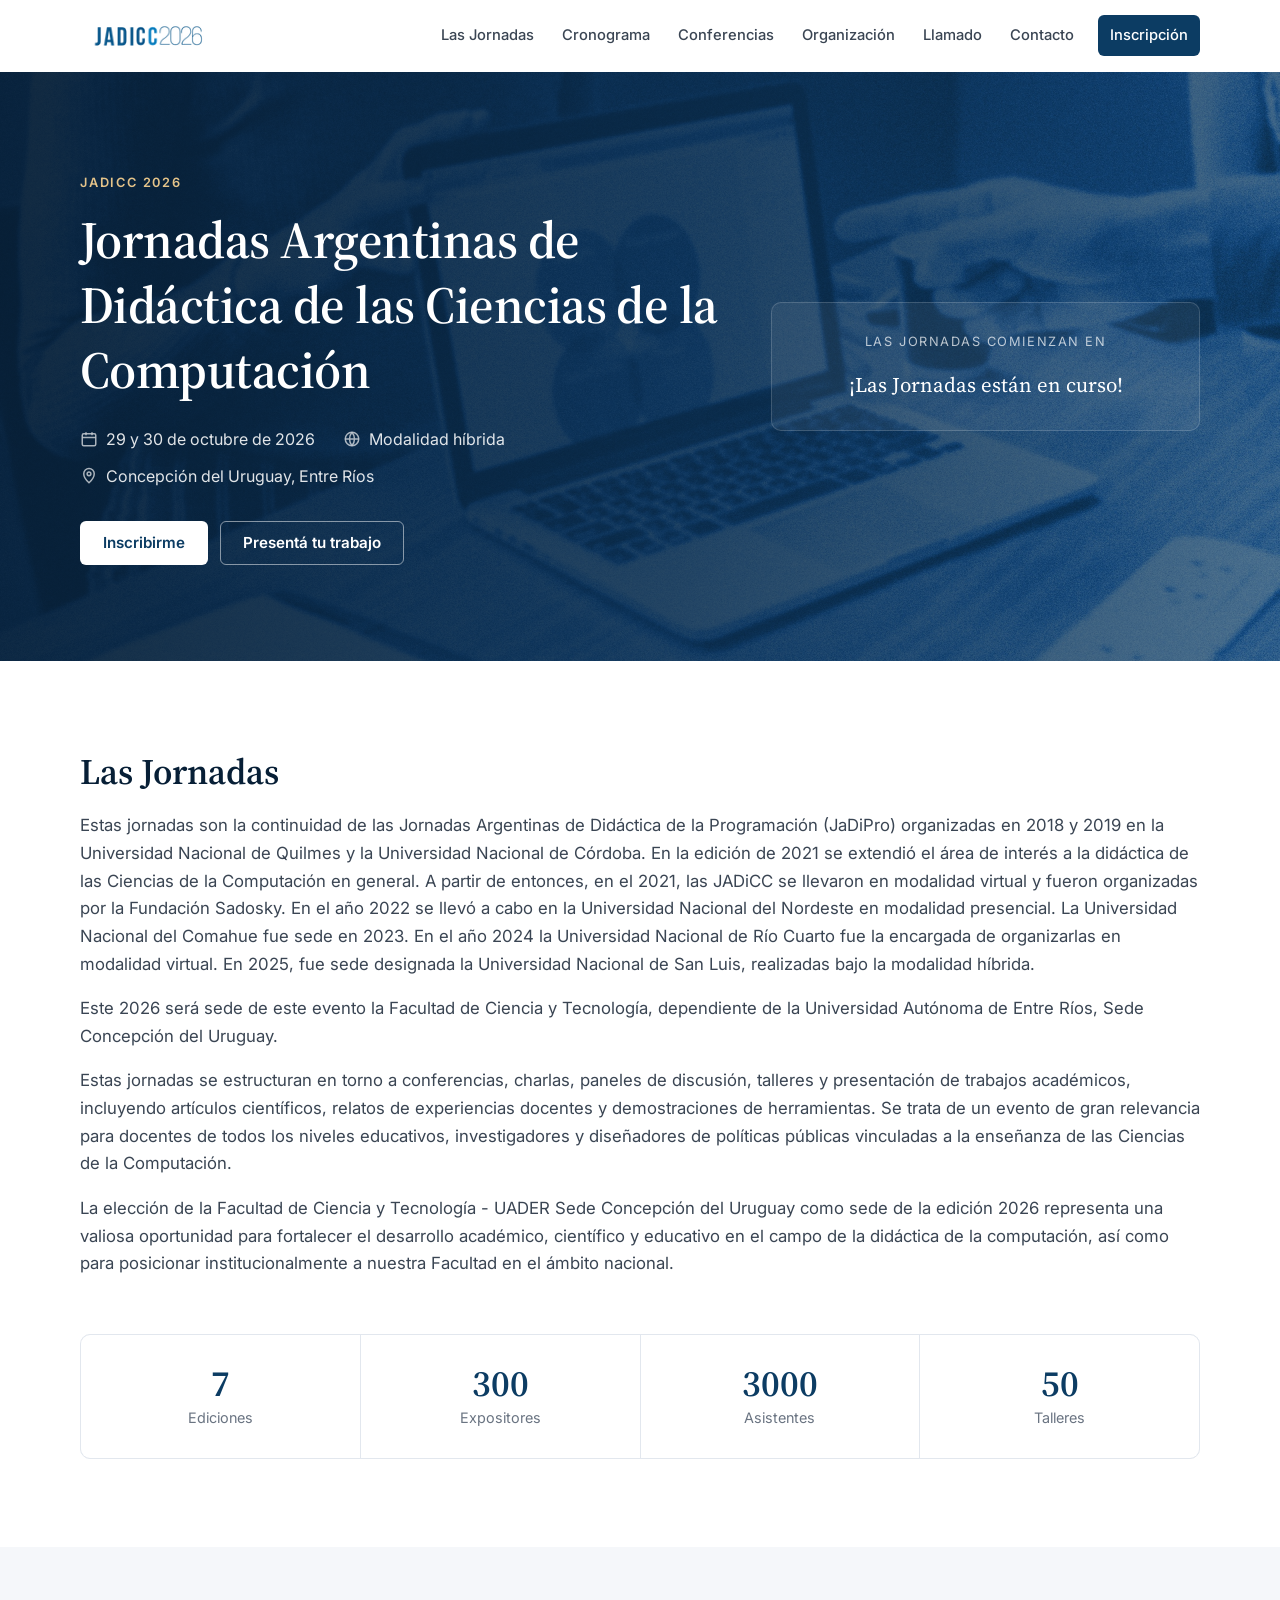
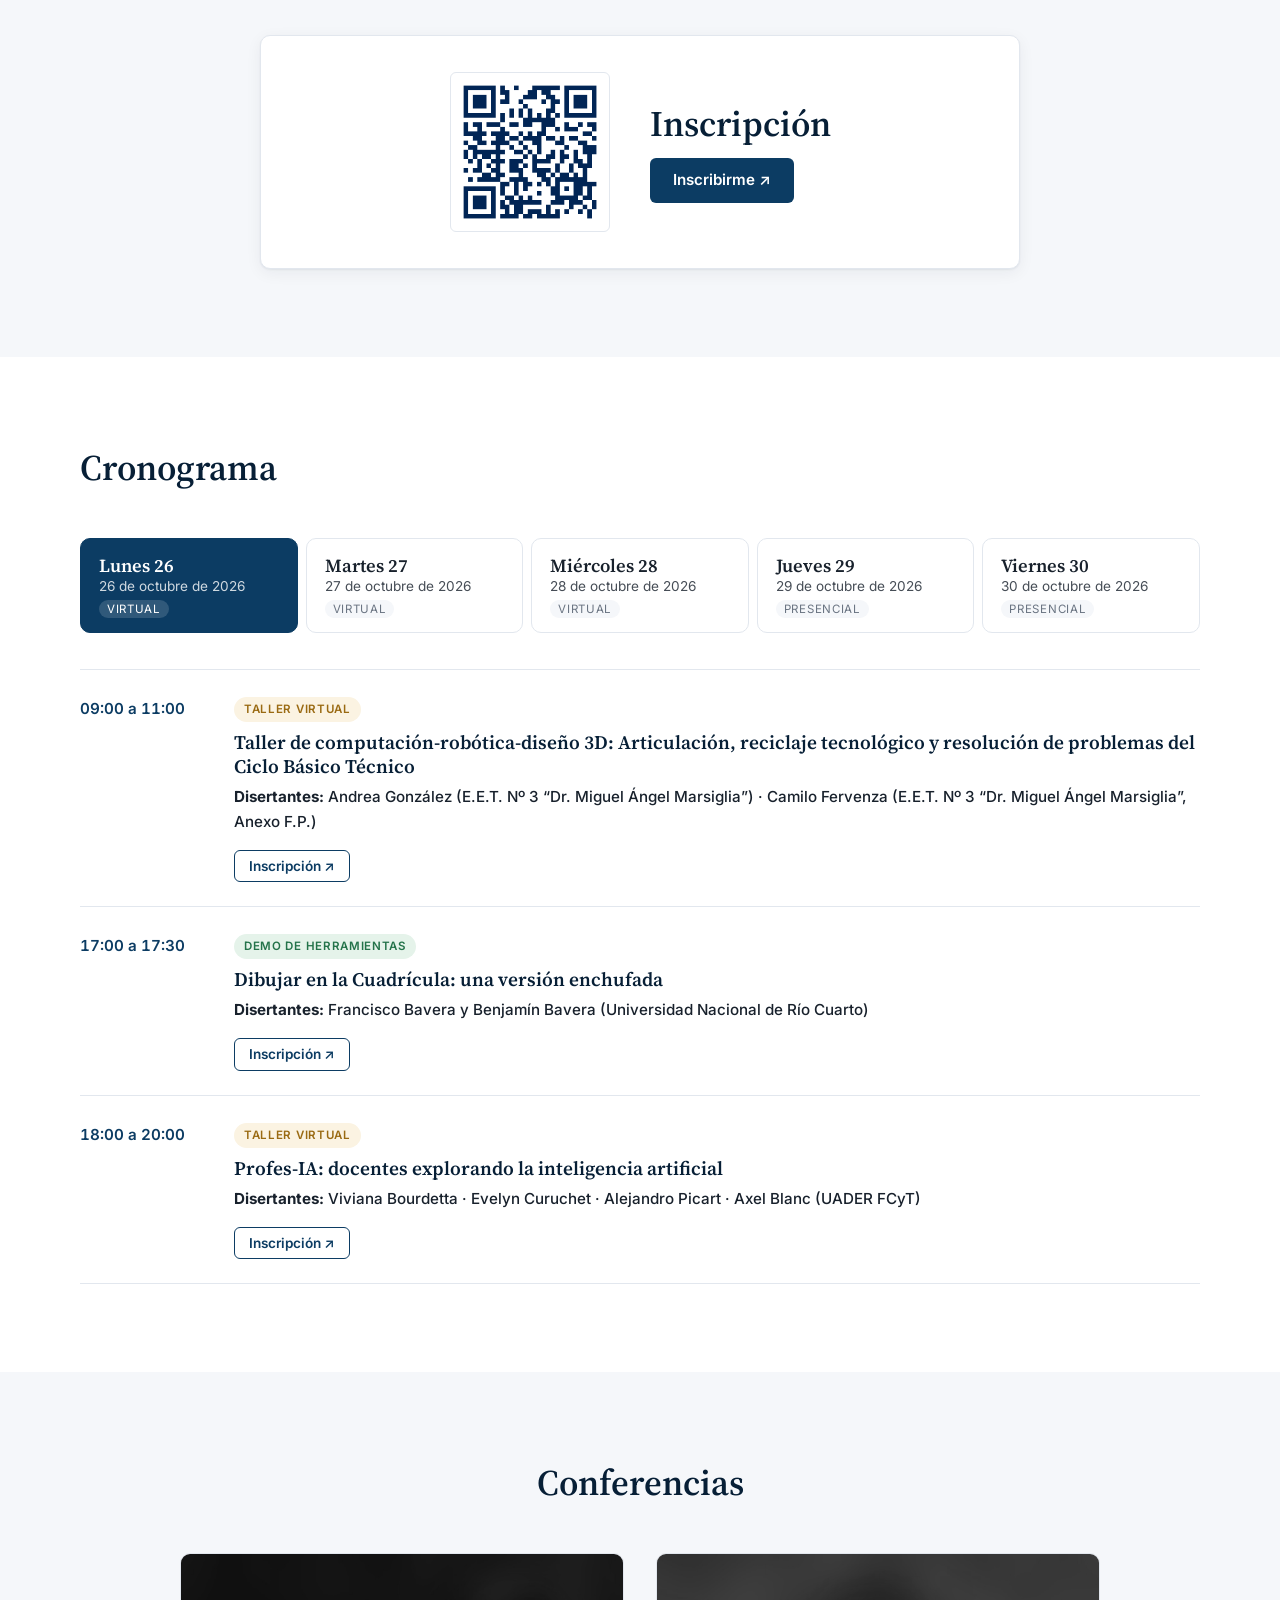
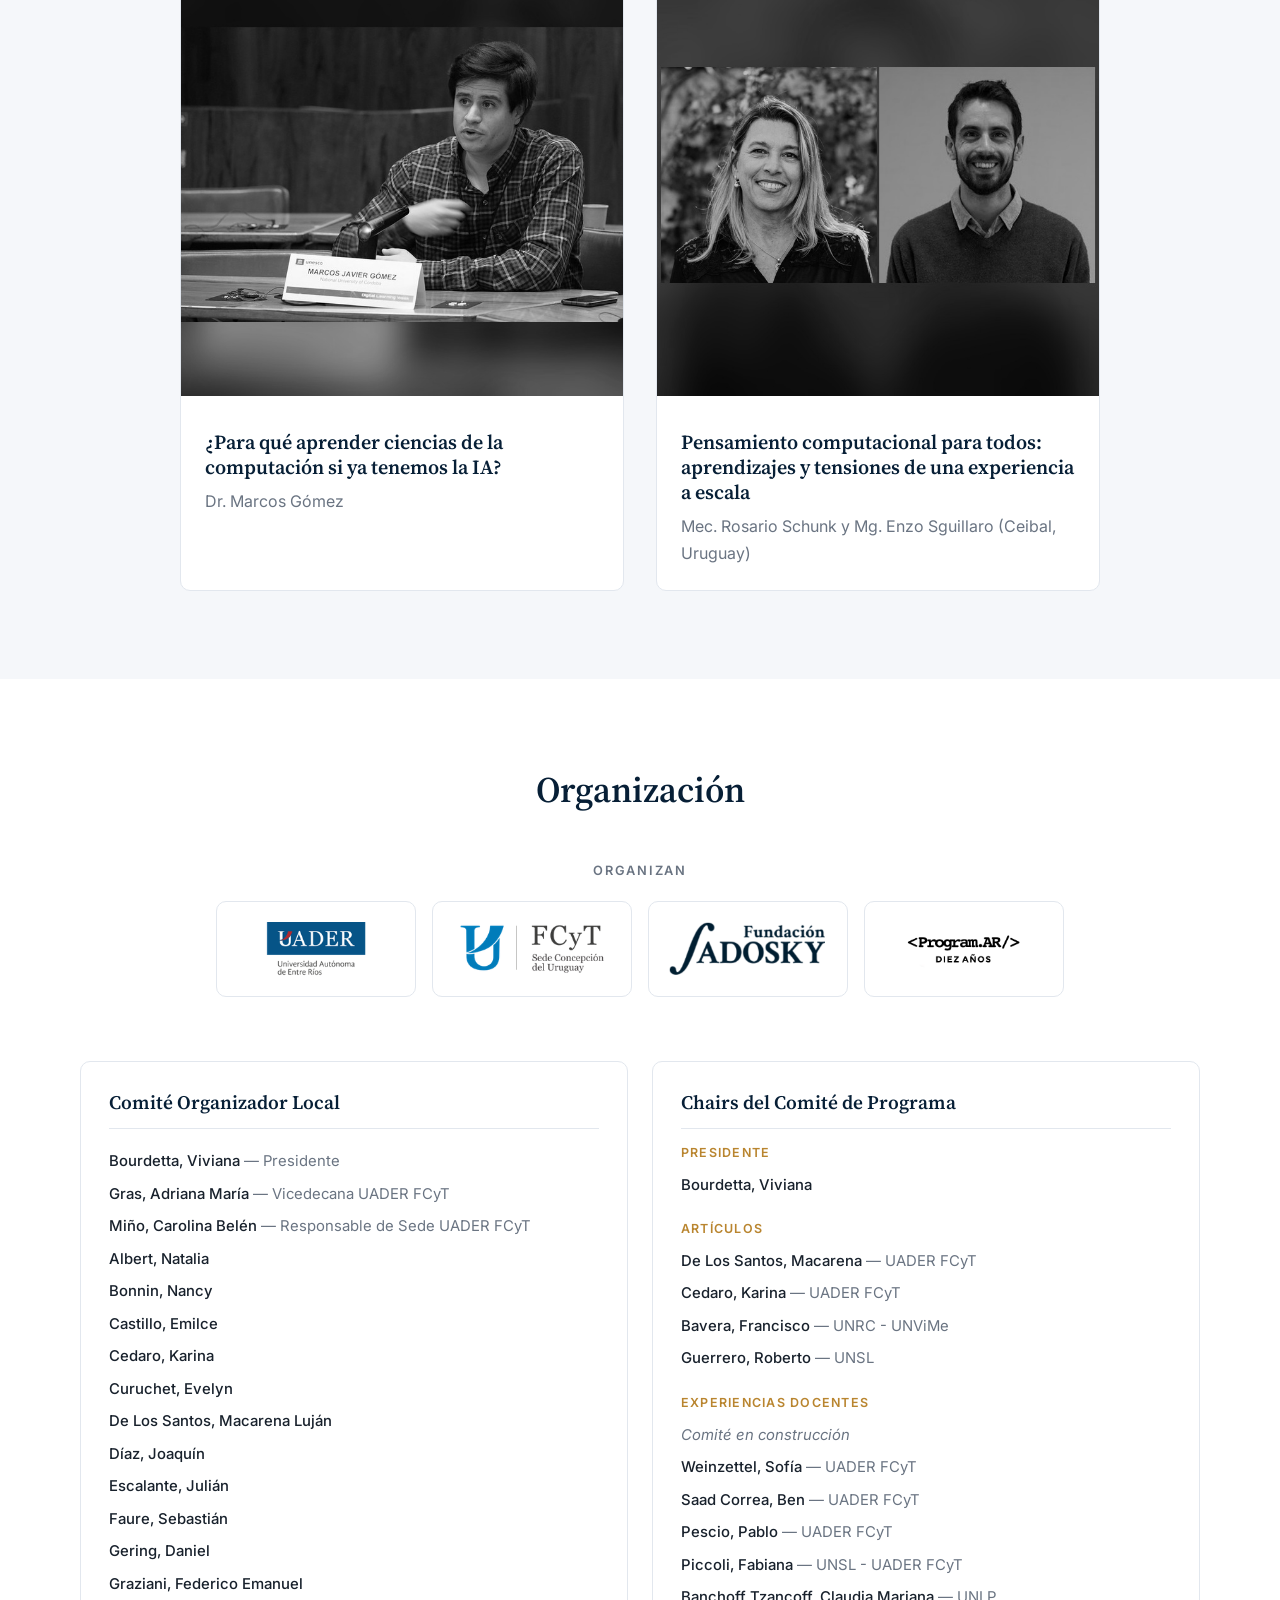
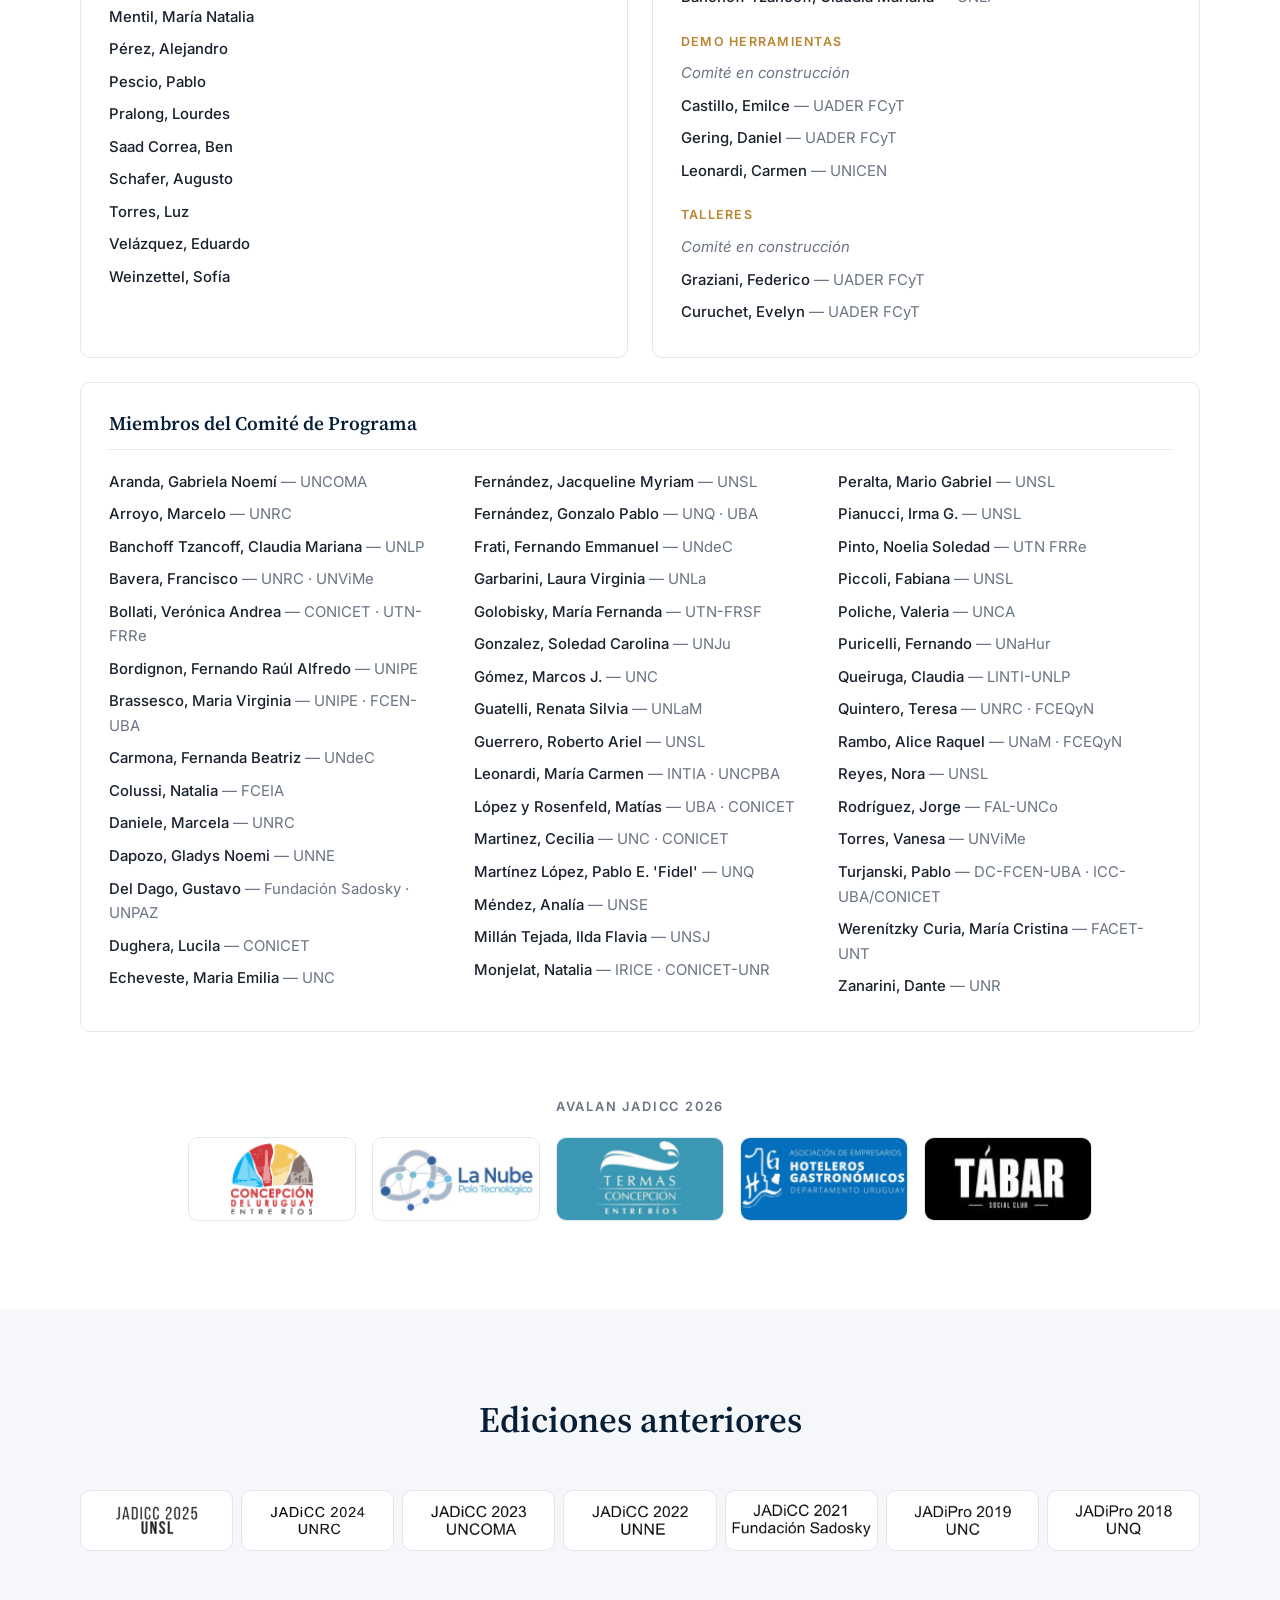
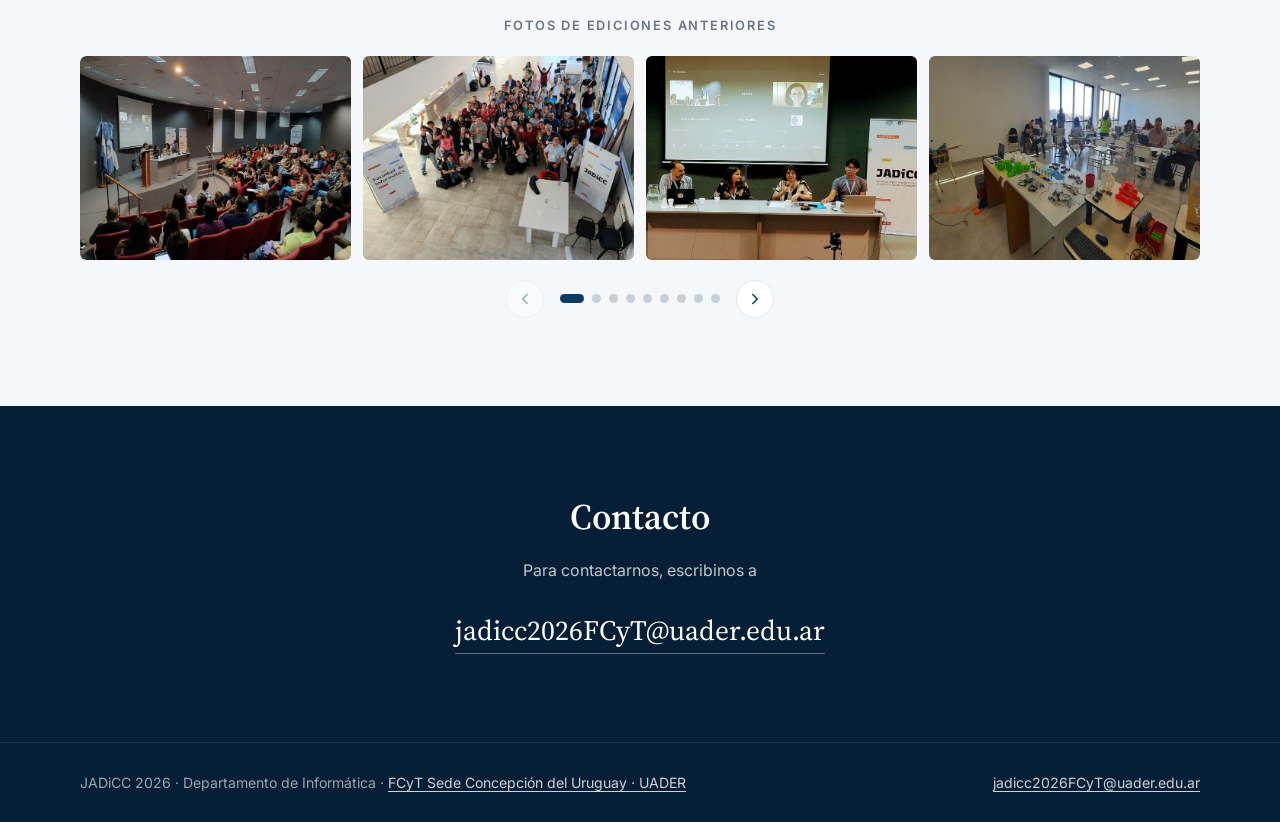
==== commit 24cd029c: "feat: actualizar cronograma y mostrar actividades simultáneas lado a lado" ====
--- a/index.html
+++ b/index.html
@@ -128,6 +128,15 @@
                 <a href="https://forms.gle/wqUWSxMuBnpyvHHx7" class="btn btn-outline btn-sm" target="_blank" rel="noopener">Inscripción ↗</a>
               </div>
             </li>
+            <li class="session session--demo">
+              <div class="session-time">17:00 a 17:30</div>
+              <div class="session-body">
+                <span class="badge">Demo de herramientas</span>
+                <h3>Dibujar en la Cuadrícula: una versión enchufada</h3>
+                <p class="session-people"><b>Disertantes:</b> Francisco Bavera y Benjamín Bavera (Universidad Nacional de Río Cuarto)</p>
+                <a href="https://forms.gle/52n7nMWBtRybSvAo8" class="btn btn-outline btn-sm" target="_blank" rel="noopener">Inscripción ↗</a>
+              </div>
+            </li>
             <li class="session session--taller">
               <div class="session-time">18:00 a 20:00</div>
               <div class="session-body">
@@ -141,6 +150,15 @@
         </div>
         <div role="tabpanel" id="day-1" aria-labelledby="tab-1" tabindex="0" hidden>
           <ol class="schedule">
+            <li class="session session--demo">
+              <div class="session-time">17:00 a 18:00</div>
+              <div class="session-body">
+                <span class="badge">Demo de herramientas</span>
+                <h3>InTecTrivia: interacción accesible mediante visión por computadora para experiencias lúdico-educativas</h3>
+                <p class="session-people"><b>Disertantes:</b> Emilce Castillo · Tomas Viñuela · Alejandro Perez · Melina Occhiuzzo Antognetti · Daniel Gering (UADER FCyT)</p>
+                <a href="https://forms.gle/6d36HhrbyPmbgQBB6" class="btn btn-outline btn-sm" target="_blank" rel="noopener">Inscripción ↗</a>
+              </div>
+            </li>
             <li class="session session--taller">
               <div class="session-time">18:00 a 20:00</div>
               <div class="session-body">
@@ -179,128 +197,126 @@
               </div>
             </li>
             <li class="session session--band"><div class="session-time">11:00</div><div class="session-body"><h3>Break · Planta Baja</h3></div></li>
-            <li class="session session--mesa">
+            <li class="session session--parallel">
               <div class="session-time">11:30 a 13:00</div>
-              <div class="session-body">
-                <span class="badge">Mesa 1 · Mixta</span>
-                <h3>Más allá de la programación inicial</h3>
-                <p class="session-sub">Contenidos, prácticas y evaluación en la formación informática</p>
-                <p class="session-meta"><b>Aula:</b> Planta Baja - 02 · <b>Modera:</b> Mg. Karina Cedaro</p>
-                <details class="papers">
-                <summary>Ver 5 ponencias</summary>
-                <ul class="papers-list">
-                <li><span class="ptag">Experiencia</span><b>Impacto de la Introducción Temprana de SQL en la Enseñanza de Bases de Datos</b><br><span class="pauth">Norma Herrera (UNSL); Paola Azar (UNSL); Hugo Beilis (UNViMe); Pablo Palmero (UNSL); Darío Ruano (UNSL)</span></li>
-                <li><span class="ptag">Experiencia</span><b>Experiencia “Pares Ordenados”: Teoría de Grafos con Aplicaciones</b><br><span class="pauth">Alejandro Picart (UADER FCyT)</span></li>
-                <li><span class="ptag">Artículo</span><b>Una propuesta para integrar la Seguridad Temprana: enfoque DevSecOps en el desarrollo de software</b><br><span class="pauth">Ilda Flavia Millan Tejada (Universidad Nacional de San Juan); Malena Paez (Universidad Nacional de San Juan); Laura Aballay (Universidad Nacional de San Juan)</span></li>
-                <li><span class="ptag">Artículo</span><b>QoCode: Evaluación automática de calidad de código en tareas de programación</b><br><span class="pauth">Victoria Varani (DC-FCEN-UBA); Bruno Ventrici (DC-FCEN-UBA); Gonzalo Fernández (UNQ); Christian Cossio-Mercado (DC-FCEN-UBA)</span></li>
-                <li><span class="ptag">Artículo</span><b>Análisis y comparación de la imagen de tutor y director en la gestión de proyectos unipersonales de software académico</b><br><span class="pauth">Alice Rambo (Universidad Nacional de Misiones)</span></li>
-                </ul>
-                </details>
-              </div>
-            </li>
-            <li class="session session--mesa">
-              <div class="session-time">11:30 a 13:00</div>
-              <div class="session-body">
-                <span class="badge">Mesa 2 · Mixta</span>
-                <h3>Computación, comunidad y vocaciones</h3>
-                <p class="session-sub">Escuela, universidad, territorio y divulgación</p>
-                <p class="session-meta"><b>Aula:</b> 3P - 02 · <b>Modera:</b> Lic. Natalia Mentil</p>
-                <details class="papers">
-                <summary>Ver 6 ponencias</summary>
-                <ul class="papers-list">
-                <li><span class="ptag">Experiencia</span><b>Talleres extraprogramáticos de ciencias de la computación: una apuesta por la ciudadanía digital crítica en la escuela técnica</b><br><span class="pauth">Natalia Zalazar (Instituto Superior de Estudios Pedagógicos); Agustin Barbesino (Instituto Técnico Maestro Alfredo Bravo); Paula González (Instituto Técnico Maestro Alfredo Bravo)</span></li>
-                <li><span class="ptag">Experiencia</span><b>Un escenario en movimiento en la escuela técnica a partir de la educación STEAM ampliada</b><br><span class="pauth">Ariel Ferreira Szpiniak; Carolina Andrea Borbolla (IPET Nº 26 Juan Filloy)</span></li>
-                <li><span class="ptag">Experiencia</span><b>Ada Lovelace day 2025: una experiencia de divulgación científica e inclusión</b><br><span class="pauth">Viviana Bourdetta (FCyT UADER); Evelyn Curuchet (FCyT UADER); Carolina Miño (FCyT UADER); Lia Romero Fuentes (FCyT UADER); Lourdes Verbauvede (FCyT UADER)</span></li>
-                <li><span class="ptag">Experiencia</span><b>Conectando Saberes: vinculación entre la Universidad y la Escuela Media en Ciencias de la Computación</b><br><span class="pauth">Jorge Rodríguez (Facultad de Informática, Universidad Nacional del Comahue)</span></li>
-                <li><span class="ptag">Artículo</span><b>Cuando la tecnología encuentra sentido: Club Tech como modelo de innovación educativa en espacios no formales</b><br><span class="pauth">Luisina Pocay (Distrito del Conocimiento); Juan Pablo Amarillo (Distrito del Conocimiento); Juliana Gericke (Distrito del Conocimiento)</span></li>
-                <li><span class="ptag">Experiencia</span><b>Bit-Ácora de Pioneras</b><br><span class="pauth">Viviana Bourdetta (FCyT UADER); Evelyn Curuchet (FCyT UADER); Carolina Miño (FCyT UADER); Lourdes Verbauvede (FCyT UADER)</span></li>
-                </ul>
-                </details>
-              </div>
-            </li>
-            <li class="session session--taller">
-              <div class="session-time">11:30 a 13:00</div>
-              <div class="session-body">
-                <span class="badge">Taller</span>
-                <h3>Pilas Bloques Desenchufado</h3>
-                <p class="session-people"><b>Disertantes:</b> Débora Cingolani y Rocío González (Fundación Sadosky)</p>
-                <p class="session-meta"><b>Aula:</b> 2P - 02 · <b>Modera:</b> Prof. Sofía Weinzetel</p>
-                <a href="https://forms.gle/Z1sU28DabbvKhc5d6" class="btn btn-outline btn-sm" target="_blank" rel="noopener">Inscripción ↗</a>
+              <div class="parallel">
+                <div class="session-body session-card session--mesa">
+                  <span class="badge">Mesa 1 · Mixta</span>
+                  <h3>Más allá de la programación inicial</h3>
+                  <p class="session-sub">Contenidos, prácticas y evaluación en la formación informática</p>
+                  <p class="session-meta"><b>Aula:</b> Planta Baja - 02 · <b>Modera:</b> Mg. Karina Cedaro</p>
+                  <details class="papers">
+                  <summary>Ver 5 ponencias</summary>
+                  <ul class="papers-list">
+                  <li><span class="ptag">Experiencia</span><b>Impacto de la Introducción Temprana de SQL en la Enseñanza de Bases de Datos</b><br><span class="pauth">Norma Herrera (UNSL); Paola Azar (UNSL); Hugo Beilis (UNViMe); Pablo Palmero (UNSL); Darío Ruano (UNSL)</span></li>
+                  <li><span class="ptag">Experiencia</span><b>Experiencia “Pares Ordenados”: Teoría de Grafos con Aplicaciones</b><br><span class="pauth">Alejandro Picart (UADER FCyT)</span></li>
+                  <li><span class="ptag">Artículo</span><b>Una propuesta para integrar la Seguridad Temprana: enfoque DevSecOps en el desarrollo de software</b><br><span class="pauth">Ilda Flavia Millan Tejada (Universidad Nacional de San Juan); Malena Paez (Universidad Nacional de San Juan); Laura Aballay (Universidad Nacional de San Juan)</span></li>
+                  <li><span class="ptag">Artículo</span><b>QoCode: Evaluación automática de calidad de código en tareas de programación</b><br><span class="pauth">Victoria Varani (DC-FCEN-UBA); Bruno Ventrici (DC-FCEN-UBA); Gonzalo Fernández (UNQ); Christian Cossio-Mercado (DC-FCEN-UBA)</span></li>
+                  <li><span class="ptag">Artículo</span><b>Análisis y comparación de la imagen de tutor y director en la gestión de proyectos unipersonales de software académico</b><br><span class="pauth">Alice Rambo (Universidad Nacional de Misiones)</span></li>
+                  </ul>
+                  </details>
+                </div>
+                <div class="session-body session-card session--mesa">
+                  <span class="badge">Mesa 2 · Mixta</span>
+                  <h3>Computación, comunidad y vocaciones</h3>
+                  <p class="session-sub">Escuela, universidad, territorio y divulgación</p>
+                  <p class="session-meta"><b>Aula:</b> 3P - 02 · <b>Modera:</b> Lic. Natalia Mentil</p>
+                  <details class="papers">
+                  <summary>Ver 6 ponencias</summary>
+                  <ul class="papers-list">
+                  <li><span class="ptag">Experiencia</span><b>Talleres extraprogramáticos de ciencias de la computación: una apuesta por la ciudadanía digital crítica en la escuela técnica</b><br><span class="pauth">Natalia Zalazar (Instituto Superior de Estudios Pedagógicos); Agustin Barbesino (Instituto Técnico Maestro Alfredo Bravo); Paula González (Instituto Técnico Maestro Alfredo Bravo)</span></li>
+                  <li><span class="ptag">Experiencia</span><b>Un escenario en movimiento en la escuela técnica a partir de la educación STEAM ampliada</b><br><span class="pauth">Ariel Ferreira Szpiniak; Carolina Andrea Borbolla (IPET Nº 26 Juan Filloy)</span></li>
+                  <li><span class="ptag">Experiencia</span><b>Ada Lovelace day 2025: una experiencia de divulgación científica e inclusión</b><br><span class="pauth">Viviana Bourdetta (FCyT UADER); Evelyn Curuchet (FCyT UADER); Carolina Miño (FCyT UADER); Lia Romero Fuentes (FCyT UADER); Lourdes Verbauvede (FCyT UADER)</span></li>
+                  <li><span class="ptag">Experiencia</span><b>Conectando Saberes: vinculación entre la Universidad y la Escuela Media en Ciencias de la Computación</b><br><span class="pauth">Jorge Rodríguez (Facultad de Informática, Universidad Nacional del Comahue)</span></li>
+                  <li><span class="ptag">Artículo</span><b>Cuando la tecnología encuentra sentido: Club Tech como modelo de innovación educativa en espacios no formales</b><br><span class="pauth">Luisina Pocay (Distrito del Conocimiento); Juan Pablo Amarillo (Distrito del Conocimiento); Juliana Gericke (Distrito del Conocimiento)</span></li>
+                  <li><span class="ptag">Experiencia</span><b>Bit-Ácora de Pioneras</b><br><span class="pauth">Viviana Bourdetta (FCyT UADER); Evelyn Curuchet (FCyT UADER); Carolina Miño (FCyT UADER); Lourdes Verbauvede (FCyT UADER)</span></li>
+                  </ul>
+                  </details>
+                </div>
+                <div class="session-body session-card session--taller">
+                  <span class="badge">Taller</span>
+                  <h3>Pilas Bloques Desenchufado</h3>
+                  <p class="session-people"><b>Disertantes:</b> Débora Cingolani y Rocío González (Fundación Sadosky)</p>
+                  <p class="session-meta"><b>Aula:</b> 2P - 02 · <b>Modera:</b> Prof. Sofía Weinzetel</p>
+                  <a href="https://forms.gle/Z1sU28DabbvKhc5d6" class="btn btn-outline btn-sm" target="_blank" rel="noopener">Inscripción ↗</a>
+                </div>
               </div>
             </li>
             <li class="session session--band"><div class="session-time">13:00</div><div class="session-body"><h3>Almuerzo</h3></div></li>
-            <li class="session session--taller">
+            <li class="session session--parallel">
               <div class="session-time">14:30 a 16:00</div>
-              <div class="session-body">
-                <span class="badge">Taller</span>
-                <h3>Pensamiento computacional: de lo desenchufado a lo enchufado</h3>
-                <p class="session-people"><b>Disertante:</b> Dr. Francisco Bavera (UNRC)</p>
-                <p class="session-meta"><b>Aula:</b> 2P - 02 · <b>Modera:</b> Mg. Federico Graziani</p>
-                <a href="https://forms.gle/NKJ5xQPANUVFseT47" class="btn btn-outline btn-sm" target="_blank" rel="noopener">Inscripción ↗</a>
-              </div>
-            </li>
-            <li class="session session--taller">
-              <div class="session-time">14:30 a 16:00</div>
-              <div class="session-body">
-                <span class="badge">Taller</span>
-                <h3>IA y educación: una mirada crítica desde las Ciencias de la Computación</h3>
-                <p class="session-people"><b>Disertante:</b> Dra. Emilia Echeveste (UNC)</p>
-                <p class="session-meta"><b>Aula:</b> 2P - 01 · <b>Modera:</b> Dra. Cecilia Martínez</p>
-                <a href="https://forms.gle/UedNfT4dd4aeRaoB8" class="btn btn-outline btn-sm" target="_blank" rel="noopener">Inscripción ↗</a>
+              <div class="parallel">
+                <div class="session-body session-card session--taller">
+                  <span class="badge">Taller</span>
+                  <h3>Pensamiento computacional: de lo desenchufado a lo enchufado</h3>
+                  <p class="session-people"><b>Disertante:</b> Dr. Francisco Bavera (UNRC)</p>
+                  <p class="session-meta"><b>Aula:</b> 2P - 02 · <b>Modera:</b> Mg. Federico Graziani</p>
+                  <a href="https://forms.gle/NKJ5xQPANUVFseT47" class="btn btn-outline btn-sm" target="_blank" rel="noopener">Inscripción ↗</a>
+                </div>
+                <div class="session-body session-card session--taller">
+                  <span class="badge">Taller</span>
+                  <h3>IA y educación: una mirada crítica desde las Ciencias de la Computación</h3>
+                  <p class="session-people"><b>Disertante:</b> Dra. Emilia Echeveste (UNC)</p>
+                  <p class="session-meta"><b>Aula:</b> 2P - 01 · <b>Modera:</b> Dra. Cecilia Martínez</p>
+                  <a href="https://forms.gle/UedNfT4dd4aeRaoB8" class="btn btn-outline btn-sm" target="_blank" rel="noopener">Inscripción ↗</a>
+                </div>
+                <div class="session-body session-card session--demo">
+                  <span class="badge">Demo de herramientas</span>
+                  <h3>KNN Explorer: explorando el funcionamiento de la IA</h3>
+                  <p class="session-people"><b>Disertantes:</b> Marcela Rivero (CEA-UNC) y Julián Fernández (Mi3dp)</p>
+                  <p class="session-meta"><b>Aula:</b> 3P - 01</p>
+                  <a href="https://forms.gle/kuVSkd4e9jnyoygL9" class="btn btn-outline btn-sm" target="_blank" rel="noopener">Inscripción ↗</a>
+                </div>
               </div>
             </li>
             <li class="session session--band"><div class="session-time">16:00</div><div class="session-body"><h3>Break · Planta Baja</h3></div></li>
-            <li class="session session--mesa">
+            <li class="session session--parallel">
               <div class="session-time">16:30 a 18:00</div>
-              <div class="session-body">
-                <span class="badge">Mesa 3 · Artículos</span>
-                <h3>Comprender la IA para poder enseñarla</h3>
-                <p class="session-sub">Saberes, alfabetización y mirada crítica</p>
-                <p class="session-meta"><b>Aula:</b> Planta Baja - 02 · <b>Modera:</b> Esp. Julián Escalante</p>
-                <details class="papers">
-                <summary>Ver 4 ponencias</summary>
-                <ul class="papers-list">
-                <li><span class="ptag">Artículo</span><b>Saberes estudiantiles sobre inteligencia artificial y desafíos para una didáctica crítica de las Ciencias de la Computación</b><br><span class="pauth">Emilia Echeveste (Universidad Nacional de Córdoba); Natalia Monjelat (IRICE-CONICET); Lourdes Aguiar Cau (Universidad Nacional de Córdoba-CONICET)</span></li>
-                <li><span class="ptag">Artículo</span><b>Saberes de docentes sobre Inteligencia Artificial en escuelas secundarias de Córdoba</b><br><span class="pauth">Valeria González Angeletti (Universidad Nacional de Córdoba)</span></li>
-                <li><span class="ptag">Artículo</span><b>Inteligencia Artificial como contenido educativo: contribuciones a una alfabetización computacional</b><br><span class="pauth">Marcela Rivero (CEA-UNC); Cecilia Martinez (IDH CONICET, UNC); Natalia Monjelat (IRICE, CONICET-UNR)</span></li>
-                <li><span class="ptag">Artículo</span><b>Parece verdad, causal y universal, pero es verosímil, correlativa y parcial: la IA que la escuela debe leer y enseñar a leer</b><br><span class="pauth">Mara Borchardt (Fundación Programar); Magdalena Garzon (Fundación Programar); Julian Dabbah (UBA)</span></li>
-                </ul>
-                </details>
-              </div>
-            </li>
-            <li class="session session--mesa">
-              <div class="session-time">16:30 a 18:00</div>
-              <div class="session-body">
-                <span class="badge">Mesa 4 · Mixta</span>
-                <h3>Formar a quienes enseñan computación</h3>
-                <p class="session-sub">Currículo, didáctica y formación docente</p>
-                <p class="session-meta"><b>Aula:</b> 3P - 02 · <b>Modera:</b> Lic. Pablo Pescio y Lic. Ben Saad</p>
-                <details class="papers">
-                <summary>Ver 5 ponencias</summary>
-                <ul class="papers-list">
-                <li><span class="ptag">Artículo</span><b>Análisis de las progresiones de aprendizaje de educación tecnológica y ciencias de la computación para la educación primaria de la Provincia de Córdoba</b><br><span class="pauth">Ariel Ferreira Szpiniak (UNRC)</span></li>
-                <li><span class="ptag">Artículo</span><b>Formación docente en programación para educación primaria: un estudio sobre autopercepción e incorporación conceptual</b><br><span class="pauth">Marcos Gómez (UNC); Tomás Caballero (UBA); Inés Roggi (Fundación Sadosky)</span></li>
-                <li><span class="ptag">Experiencia</span><b>Sobre un curso Didáctica de la Informática en formato híbrido: la percepción de los estudiantes</b><br><span class="pauth">Alejandro Miños (INET); Nicolás Artigas (INET)</span></li>
-                <li><span class="ptag">Experiencia</span><b>Lectura y escritura con agentes cognitivos. Una experiencia en formación docente</b><br><span class="pauth">Lucila Dughera (CONICET/E-TCS); Fernando Bordignon (Universidad Pedagógica Nacional, UNIPE)</span></li>
-                <li><span class="ptag">Experiencia</span><b>Taller de Robótica Aplicada: experiencia docente interdisciplinaria entre perfiles técnicos y pedagógicos</b><br><span class="pauth">Alice Rambo (Universidad Nacional de Misiones)</span></li>
-                </ul>
-                </details>
-              </div>
-            </li>
-            <li class="session session--taller">
-              <div class="session-time">16:30 a 18:00</div>
-              <div class="session-body">
-                <span class="badge">Taller 64</span>
-                <h3>Re-programando: docentes y robots</h3>
-                <p class="session-people"><b>Disertantes:</b> Bourdetta, Curuchet, Miño, Picart</p>
-                <p class="session-meta"><b>Aula:</b> 2P - 02 · <b>Modera:</b> Mg. Macarena De Los Santos</p>
-                <a href="https://forms.gle/j5df3AnbfgGq57WK9" class="btn btn-outline btn-sm" target="_blank" rel="noopener">Inscripción ↗</a>
+              <div class="parallel">
+                <div class="session-body session-card session--mesa">
+                  <span class="badge">Mesa 3 · Artículos</span>
+                  <h3>Comprender la IA para poder enseñarla</h3>
+                  <p class="session-sub">Saberes, alfabetización y mirada crítica</p>
+                  <p class="session-meta"><b>Aula:</b> Planta Baja - 02 · <b>Modera:</b> Esp. Julián Escalante</p>
+                  <details class="papers">
+                  <summary>Ver 4 ponencias</summary>
+                  <ul class="papers-list">
+                  <li><span class="ptag">Artículo</span><b>Saberes estudiantiles sobre inteligencia artificial y desafíos para una didáctica crítica de las Ciencias de la Computación</b><br><span class="pauth">Emilia Echeveste (Universidad Nacional de Córdoba); Natalia Monjelat (IRICE-CONICET); Lourdes Aguiar Cau (Universidad Nacional de Córdoba-CONICET)</span></li>
+                  <li><span class="ptag">Artículo</span><b>Saberes de docentes sobre Inteligencia Artificial en escuelas secundarias de Córdoba</b><br><span class="pauth">Valeria González Angeletti (Universidad Nacional de Córdoba)</span></li>
+                  <li><span class="ptag">Artículo</span><b>Inteligencia Artificial como contenido educativo: contribuciones a una alfabetización computacional</b><br><span class="pauth">Marcela Rivero (CEA-UNC); Cecilia Martinez (IDH CONICET, UNC); Natalia Monjelat (IRICE, CONICET-UNR)</span></li>
+                  <li><span class="ptag">Artículo</span><b>Parece verdad, causal y universal, pero es verosímil, correlativa y parcial: la IA que la escuela debe leer y enseñar a leer</b><br><span class="pauth">Mara Borchardt (Fundación Programar); Magdalena Garzon (Fundación Programar); Julian Dabbah (UBA)</span></li>
+                  </ul>
+                  </details>
+                </div>
+                <div class="session-body session-card session--mesa">
+                  <span class="badge">Mesa 4 · Mixta</span>
+                  <h3>Formar a quienes enseñan computación</h3>
+                  <p class="session-sub">Currículo, didáctica y formación docente</p>
+                  <p class="session-meta"><b>Aula:</b> 3P - 02 · <b>Modera:</b> Lic. Pablo Pescio y Lic. Ben Saad</p>
+                  <details class="papers">
+                  <summary>Ver 5 ponencias</summary>
+                  <ul class="papers-list">
+                  <li><span class="ptag">Artículo</span><b>Análisis de las progresiones de aprendizaje de educación tecnológica y ciencias de la computación para la educación primaria de la Provincia de Córdoba</b><br><span class="pauth">Ariel Ferreira Szpiniak (UNRC)</span></li>
+                  <li><span class="ptag">Artículo</span><b>Formación docente en programación para educación primaria: un estudio sobre autopercepción e incorporación conceptual</b><br><span class="pauth">Marcos Gómez (UNC); Tomás Caballero (UBA); Inés Roggi (Fundación Sadosky)</span></li>
+                  <li><span class="ptag">Experiencia</span><b>Sobre un curso Didáctica de la Informática en formato híbrido: la percepción de los estudiantes</b><br><span class="pauth">Alejandro Miños (INET); Nicolás Artigas (INET)</span></li>
+                  <li><span class="ptag">Experiencia</span><b>Lectura y escritura con agentes cognitivos. Una experiencia en formación docente</b><br><span class="pauth">Lucila Dughera (CONICET/E-TCS); Fernando Bordignon (Universidad Pedagógica Nacional, UNIPE)</span></li>
+                  <li><span class="ptag">Experiencia</span><b>Taller de Robótica Aplicada: experiencia docente interdisciplinaria entre perfiles técnicos y pedagógicos</b><br><span class="pauth">Alice Rambo (Universidad Nacional de Misiones)</span></li>
+                  </ul>
+                  </details>
+                </div>
+                <div class="session-body session-card session--taller">
+                  <span class="badge">Taller</span>
+                  <h3>Re-programando: docentes y robots</h3>
+                  <p class="session-people"><b>Disertantes:</b> Bourdetta, Curuchet, Miño, Picart</p>
+                  <p class="session-meta"><b>Aula:</b> 2P - 02 · <b>Modera:</b> Mg. Macarena De Los Santos</p>
+                  <a href="https://forms.gle/j5df3AnbfgGq57WK9" class="btn btn-outline btn-sm" target="_blank" rel="noopener">Inscripción ↗</a>
+                </div>
               </div>
             </li>
             <li class="session session--social">
               <div class="session-time">20:30</div>
               <div class="session-body">
-                <span class="badge">Actividad nocturna</span>
+                <span class="badge">Taller · Actividad nocturna</span>
                 <h3>Bingo! Hackeando la RAM de las Atari 2600</h3>
                 <p class="session-people"><b>Disertante:</b> Dr. Valentín Basel (FaMAF-UNC)</p>
                 <p class="session-meta"><b>Aula:</b> TÁBAR - Estrada 838 · <b>Modera:</b> Esp. Sebastián Faure</p>
@@ -312,23 +328,27 @@
         <div role="tabpanel" id="day-4" aria-labelledby="tab-4" tabindex="0" hidden>
           <ol class="schedule">
             <li class="session session--band"><div class="session-time">08:30</div><div class="session-body"><h3>Acreditación · Planta Baja</h3></div></li>
-            <li class="session session--demo">
+            <li class="session session--parallel">
               <div class="session-time">09:00 a 10:00</div>
-              <div class="session-body">
-                <span class="badge">Conversatorio</span>
-                <h3>Experience AI – Raspberry Pi</h3>
-                <p class="session-people">Demo</p>
-                <p class="session-meta"><b>Aula:</b> Planta Baja - 02 · <b>Modera:</b> Esp. Evelyn Curuchet</p>
-              </div>
-            </li>
-            <li class="session session--taller">
-              <div class="session-time">09:00 a 10:00</div>
-              <div class="session-body">
-                <span class="badge">Taller</span>
-                <h3>Ciencia de Datos en la escuela, una mirada no neutral sobre la computación</h3>
-                <p class="session-people"><b>Disertantes:</b> Lic. Julián Dabbah y Dr. Marcos Gómez</p>
-                <p class="session-meta"><b>Aula:</b> 2P - 02 · <b>Modera:</b> Lic. Natalia Mentil</p>
-                <a href="https://forms.gle/JaLVSJJ51AnsLv3AA" class="btn btn-outline btn-sm" target="_blank" rel="noopener">Inscripción ↗</a>
+              <div class="parallel">
+                <div class="session-body session-card session--demo">
+                  <span class="badge">Conversatorio</span>
+                  <h3>Experience AI – Raspberry Pi</h3>
+                  <p class="session-meta"><b>Aula:</b> Planta Baja - 02 · <b>Modera:</b> Esp. Evelyn Curuchet</p>
+                </div>
+                <div class="session-body session-card session--taller">
+                  <span class="badge">Taller</span>
+                  <h3>Ciencia de Datos en la escuela, una mirada no neutral sobre la computación</h3>
+                  <p class="session-people"><b>Disertantes:</b> Lic. Julián Dabbah y Dr. Marcos Gómez</p>
+                  <p class="session-meta"><b>Aula:</b> 2P - 02 · <b>Modera:</b> Lic. Natalia Mentil</p>
+                  <a href="https://forms.gle/JaLVSJJ51AnsLv3AA" class="btn btn-outline btn-sm" target="_blank" rel="noopener">Inscripción ↗</a>
+                </div>
+                <div class="session-body session-card session--demo">
+                  <span class="badge">Conversatorio</span>
+                  <h3>Más allá de la herramienta: alfabetización en Inteligencia Artificial desde una pedagogía crítica, ética y situada</h3>
+                  <p class="session-people"><b>Disertantes:</b> Valentín Basel, Cristian Rojo, Virginia Brassesco, Emilia Echeveste, Natalia Zalazar y Cecilia Martínez</p>
+                  <a href="https://forms.gle/ZVLyvcLubrA8QL9V6" class="btn btn-outline btn-sm" target="_blank" rel="noopener">Inscripción ↗</a>
+                </div>
               </div>
             </li>
             <li class="session session--band"><div class="session-time">10:00</div><div class="session-body"><h3>Break · Planta Baja</h3></div></li>
@@ -342,109 +362,101 @@
               </div>
             </li>
             <li class="session session--band"><div class="session-time">12:00</div><div class="session-body"><h3>Almuerzo</h3></div></li>
-            <li class="session session--mesa">
+            <li class="session session--parallel">
               <div class="session-time">14:00 a 16:00</div>
-              <div class="session-body">
-                <span class="badge">Mesa 5 · Mixta</span>
-                <h3>IA en la enseñanza y evaluación de la programación</h3>
-                <p class="session-sub">Nuevas prácticas, herramientas y criterios de evaluación</p>
-                <p class="session-meta"><b>Aula:</b> Planta Baja - 02 · <b>Modera:</b> Mg. Lourdes Pralong</p>
-                <details class="papers">
-                <summary>Ver 4 ponencias</summary>
-                <ul class="papers-list">
-                <li><span class="ptag">Artículo</span><b>Reingeniería de la enseñanza ante la IA generativa: de los modelos generados al criterio construido</b><br><span class="pauth">Silvia VeraLaceiras (UNaM); Fabio Ledesma (UNaM); Selva N Ivaniszyn (UNaM); Roberto Sueldo (UNaM)</span></li>
-                <li><span class="ptag">Experiencia</span><b>Enseñar a programar con un uso crítico de la inteligencia artificial en contextos universitarios</b><br><span class="pauth">Jorgelina Rial (UNGS); Santiago Montiel (UNGS)</span></li>
-                <li><span class="ptag">Artículo</span><b>Evaluación de código fuente con IA generativa. Concordancia con la corrección docente basada en rúbrica en una asignatura de programación</b><br><span class="pauth">Gladys Dapozo (UNNE); Ana María Company (UNNE); Erika Daniela Demchum (UNNE); Raquel Petris (UNNE)</span></li>
-                <li><span class="ptag">Artículo</span><b>ProgrEval: Generación asistida de consignas de evaluación para la enseñanza de programación</b><br><span class="pauth">Tomás Caballero (DC-FCEN-UBA); Agustín Fernández-Ortúzar (DC-FCEN-UBA); Gonzalo Fernández (UNQ); Christian Cossio-Mercado (DC-FCEN-UBA)</span></li>
-                </ul>
-                </details>
-              </div>
-            </li>
-            <li class="session session--mesa">
-              <div class="session-time">14:00 a 16:00</div>
-              <div class="session-body">
-                <span class="badge">Mesa 6 · Experiencias</span>
-                <h3>Programar, crear y experimentar</h3>
-                <p class="session-sub">Robótica, indagación y propuestas lúdicas</p>
-                <p class="session-meta"><b>Aula:</b> 3P - 02 · <b>Modera:</b> Dra. Emilia Echeveste</p>
-                <details class="papers">
-                <summary>Ver 7 ponencias</summary>
-                <ul class="papers-list">
-                <li><span class="ptag">Experiencia</span><b>Construcción y programación de molinos (T-BoT)</b><br><span class="pauth">Nadia Morúa (Escuela Graduada Joaquín V. González)</span></li>
-                <li><span class="ptag">Experiencia</span><b>Más allá de la conexión: una experiencia de pareja pedagógica híbrida en la enseñanza de programación y robótica</b><br><span class="pauth">Mauro Martinez; Daniela Azurmendi; Ruth Teves (Wave Education)</span></li>
-                <li><span class="ptag">Experiencia</span><b>Re-programando el futuro: humanos y robots en misión de juego</b><br><span class="pauth">Viviana Bourdetta; Evelyn Curuchet; Carolina Miño; Lourdes Verbauvede; Mara Conte; Tomas Rodriguez (FCyT UADER)</span></li>
-                <li><span class="ptag">Experiencia</span><b>Paraná 2030 en código: pensamiento computacional con micro:bit en el grupo Carpinchos</b><br><span class="pauth">Luisina Pocay; Juan Pablo Amarillo; Gabriela González (Distrito del Conocimiento)</span></li>
-                <li><span class="ptag">Experiencia</span><b>Pensamiento Computacional en el Centro Corazón: una experiencia de enseñanza con niñas y niños de nivel primario en un contexto de alta vulnerabilidad social</b><br><span class="pauth">Francisco Bavera; Marcela Daniele; Teresa Quintero (Universidad Nacional de Río Cuarto)</span></li>
-                <li><span class="ptag">Experiencia</span><b>Desafío en bloques: La enseñanza por indagación de las Ciencias de la Computación desde un enfoque de derechos</b><br><span class="pauth">Sabrina Carnez (EPS 3); Yanina Gutierrez (EPS 3); Maricruz Diaz (EPS 3)</span></li>
-                <li><span class="ptag">Experiencia</span><b>Robots musicales en el Barrio: Experiencia en la 4.ª Jornada “Mujeres Construyendo Futuro”</b><br><span class="pauth">Viviana Bourdetta (FCyT UADER); Evelyn Curuchet (FCyT UADER); Carolina Miño (FCyT UADER); Alejandro Picart (FCyT UADER)</span></li>
-                </ul>
-                </details>
-              </div>
-            </li>
-            <li class="session session--demo">
-              <div class="session-time">14:00 a 16:00</div>
-              <div class="session-body">
-                <span class="badge">Demo de herramientas</span>
-                <h3>Modelos de lenguaje y auditoría para la enseñanza</h3>
-                <p class="session-people"><b>Disertante:</b> Dr. Marcos Gómez</p>
-                <p class="session-meta"><b>Aula:</b> 3P - 01 (a confirmar) · <b>Modera:</b> Dr. Valentín Basel</p>
+              <div class="parallel">
+                <div class="session-body session-card session--mesa">
+                  <span class="badge">Mesa 5 · Mixta</span>
+                  <h3>IA en la enseñanza y evaluación de la programación</h3>
+                  <p class="session-sub">Nuevas prácticas, herramientas y criterios de evaluación</p>
+                  <p class="session-meta"><b>Aula:</b> Planta Baja - 02 · <b>Modera:</b> Mg. Lourdes Pralong</p>
+                  <details class="papers">
+                  <summary>Ver 4 ponencias</summary>
+                  <ul class="papers-list">
+                  <li><span class="ptag">Artículo</span><b>Reingeniería de la enseñanza ante la IA generativa: de los modelos generados al criterio construido</b><br><span class="pauth">Silvia VeraLaceiras (UNaM); Fabio Ledesma (UNaM); Selva N Ivaniszyn (UNaM); Roberto Sueldo (UNaM)</span></li>
+                  <li><span class="ptag">Experiencia</span><b>Enseñar a programar con un uso crítico de la inteligencia artificial en contextos universitarios</b><br><span class="pauth">Jorgelina Rial (UNGS); Santiago Montiel (UNGS)</span></li>
+                  <li><span class="ptag">Artículo</span><b>Evaluación de código fuente con IA generativa. Concordancia con la corrección docente basada en rúbrica en una asignatura de programación</b><br><span class="pauth">Gladys Dapozo (UNNE); Ana María Company (UNNE); Erika Daniela Demchum (UNNE); Raquel Petris (UNNE)</span></li>
+                  <li><span class="ptag">Artículo</span><b>ProgrEval: Generación asistida de consignas de evaluación para la enseñanza de programación</b><br><span class="pauth">Tomás Caballero (DC-FCEN-UBA); Agustín Fernández-Ortúzar (DC-FCEN-UBA); Gonzalo Fernández (UNQ); Christian Cossio-Mercado (DC-FCEN-UBA)</span></li>
+                  </ul>
+                  </details>
+                </div>
+                <div class="session-body session-card session--mesa">
+                  <span class="badge">Mesa 6 · Experiencias</span>
+                  <h3>Programar, crear y experimentar</h3>
+                  <p class="session-sub">Robótica, indagación y propuestas lúdicas</p>
+                  <p class="session-meta"><b>Aula:</b> 3P - 02 · <b>Modera:</b> Dra. Emilia Echeveste</p>
+                  <details class="papers">
+                  <summary>Ver 7 ponencias</summary>
+                  <ul class="papers-list">
+                  <li><span class="ptag">Experiencia</span><b>Construcción y programación de molinos (T-BoT)</b><br><span class="pauth">Nadia Morúa (Escuela Graduada Joaquín V. González)</span></li>
+                  <li><span class="ptag">Experiencia</span><b>Más allá de la conexión: una experiencia de pareja pedagógica híbrida en la enseñanza de programación y robótica</b><br><span class="pauth">Mauro Martinez; Daniela Azurmendi; Ruth Teves (Wave Education)</span></li>
+                  <li><span class="ptag">Experiencia</span><b>Re-programando el futuro: humanos y robots en misión de juego</b><br><span class="pauth">Viviana Bourdetta; Evelyn Curuchet; Carolina Miño; Lourdes Verbauvede; Mara Conte; Tomas Rodriguez (FCyT UADER)</span></li>
+                  <li><span class="ptag">Experiencia</span><b>Paraná 2030 en código: pensamiento computacional con micro:bit en el grupo Carpinchos</b><br><span class="pauth">Luisina Pocay; Juan Pablo Amarillo; Gabriela González (Distrito del Conocimiento)</span></li>
+                  <li><span class="ptag">Experiencia</span><b>Pensamiento Computacional en el Centro Corazón: una experiencia de enseñanza con niñas y niños de nivel primario en un contexto de alta vulnerabilidad social</b><br><span class="pauth">Francisco Bavera; Marcela Daniele; Teresa Quintero (Universidad Nacional de Río Cuarto)</span></li>
+                  <li><span class="ptag">Experiencia</span><b>Desafío en bloques: La enseñanza por indagación de las Ciencias de la Computación desde un enfoque de derechos</b><br><span class="pauth">Sabrina Carnez (EPS 3); Yanina Gutierrez (EPS 3); Maricruz Diaz (EPS 3)</span></li>
+                  <li><span class="ptag">Experiencia</span><b>Robots musicales en el Barrio: Experiencia en la 4.ª Jornada “Mujeres Construyendo Futuro”</b><br><span class="pauth">Viviana Bourdetta (FCyT UADER); Evelyn Curuchet (FCyT UADER); Carolina Miño (FCyT UADER); Alejandro Picart (FCyT UADER)</span></li>
+                  </ul>
+                  </details>
+                </div>
+                <div class="session-body session-card session--demo">
+                  <span class="badge">Demo de herramientas · 14:00 – 15:30</span>
+                  <h3>Modelos de lenguaje y auditoría para la enseñanza</h3>
+                  <p class="session-people"><b>Disertante:</b> Dr. Marcos Gómez</p>
+                  <p class="session-meta"><b>Aula:</b> 3P - 01 (a confirmar) · <b>Modera:</b> Dr. Valentín Basel</p>
+                  <a href="https://forms.gle/KcrvVVYknJSwyKxAA" class="btn btn-outline btn-sm" target="_blank" rel="noopener">Inscripción ↗</a>
+                </div>
               </div>
             </li>
             <li class="session session--band"><div class="session-time">16:00</div><div class="session-body"><h3>Break + Chamarrita · Planta Baja · Baile folclórico sobre calle 25 de Mayo</h3></div></li>
-            <li class="session session--mesa">
+            <li class="session session--parallel">
               <div class="session-time">16:30 a 18:00</div>
-              <div class="session-body">
-                <span class="badge">Mesa 7 · Mixta</span>
-                <h3>Enseñar programación en los primeros años universitarios</h3>
-                <p class="session-sub">Secuencias, estrategias y desafíos iniciales</p>
-                <p class="session-meta"><b>Aula:</b> Planta Baja - 02 · <b>Modera:</b> Lic. Virginia Brassesco</p>
-                <details class="papers">
-                <summary>Ver 4 ponencias</summary>
-                <ul class="papers-list">
-                <li><span class="ptag">Artículo</span><b>Los fundamentos teóricos de un método para enseñar a programar. Un modelo de cómputo general y su máquina notacional como sistema de decisiones de diseño</b><br><span class="pauth">Pablo E. -Fidel- Martínez López (UNQ); Federico Agustín Sawady O'Connor (UNQ)</span></li>
-                <li><span class="ptag">Experiencia</span><b>De los TDA a los objetos: una estrategia pedagógica para la enseñanza de la programación en la educación superior</b><br><span class="pauth">Claudia Albornoz (UNSL); Analia Zaldúa (UNSL)</span></li>
-                <li><span class="ptag">Experiencia</span><b>Más allá del aprendizaje de programación: las Actividades Grupales Integradoras como estrategia de integración académica y permanencia en estudiantes universitarios de primer año</b><br><span class="pauth">Maria Gisela Dorzán (UNSL); María José Garciarena Ucelay (UNSL); Matías Iván Truglio (UNSL)</span></li>
-                <li><span class="ptag">Experiencia</span><b>De la lógica a la programación mediante desafíos: transformación de una propuesta de enseñanza en una asignatura universitaria masiva</b><br><span class="pauth">Lucas Spigariol (UNAHUR); María Luisa Bravo (UNAHUR); Inés Noemí del Castillo (UNAHUR); Alejandra Pinto (UNAHUR); Sebastián Godoy (UNAHUR); Victor Gonzalvez (UNAHUR); Magno Tellechea (UNAHUR)</span></li>
-                </ul>
-                </details>
-              </div>
-            </li>
-            <li class="session session--mesa">
-              <div class="session-time">16:30 a 18:00</div>
-              <div class="session-body">
-                <span class="badge">Mesa 8 · Artículos</span>
-                <h3>Diseñar para ampliar el acceso</h3>
-                <p class="session-sub">Tecnologías abiertas, recursos accesibles e inclusión</p>
-                <p class="session-meta"><b>Aula:</b> 3P - 02 · <b>Modera:</b> Prof. Carolina Kloster</p>
-                <details class="papers">
-                <summary>Ver 5 ponencias</summary>
-                <ul class="papers-list">
-                <li><span class="ptag">Artículo</span><b>Enseñanza de la programación con tecnologías abiertas: aportes desde una investigación basada en el diseño</b><br><span class="pauth">Valentín Basel (FaMAF-UNC); Ivana Graciela Guzman (IPET 424)</span></li>
-                <li><span class="ptag">Artículo</span><b>AR2-R4: Robot Educativo de diseño abierto ROS2-compatible basado en Arduino UNO R4</b><br><span class="pauth">Gonzalo Fernández (UNQ); Leon Herrera (UBA); Christian Cossio Mercado (UBA); Pablo de Cristóforis (UBA)</span></li>
-                <li><span class="ptag">Artículo</span><b>La caja de juegos: juegos de mesa para la enseñanza de la computación en contextos de baja disponibilidad de recursos</b><br><span class="pauth">Julieta Giri (DC-FCEN-UBA); Gonzalo Pablo Fernández (DC-FCEN-UBA); Christian Cossio-Mercado (DC-FCEN-UBA)</span></li>
-                <li><span class="ptag">Artículo</span><b>Tecnologías inclusivas como experiencia de formación profesional: aprendizajes de estudiantes universitarios en el InTecLab</b><br><span class="pauth">Emilce Castillo; Dafne Iara Perron Vernaz; Eduardo Velazquez; Alejandro Martinez; Milagros Dodera; Valentino Bonnin; Joaquín Nichele; Cesar Fus; Agustin Bonnin; Nicolás Martínez (UADER FCyT)</span></li>
-                <li><span class="ptag">Artículo</span><b>Diseño de materiales didácticos accesibles de origen y reducción de barreras para el aprendizaje, la comunicación y la participación en la enseñanza del Diseño de Tecnologías</b><br><span class="pauth">Rocío Noelia Rodríguez (Agencia de Habilidades para el Futuro, Ministerio de Educación GCBA)</span></li>
-                </ul>
-                </details>
-              </div>
-            </li>
-            <li class="session session--taller">
-              <div class="session-time">16:30 a 18:00</div>
-              <div class="session-body">
-                <span class="badge">Taller</span>
-                <h3>Programando el mundo físico con Arduino</h3>
-                <p class="session-people"><b>Disertantes:</b> Lic. Gonzalo Fernández y Dr. Christian Cossio-Mercado</p>
-                <p class="session-meta"><b>Aula:</b> 2P - 02 · <b>Modera:</b> Esp. Ing. Jorgelina Nadal</p>
-                <a href="https://forms.gle/pJsDf4zJ9USJ2zgE7" class="btn btn-outline btn-sm" target="_blank" rel="noopener">Inscripción ↗</a>
+              <div class="parallel">
+                <div class="session-body session-card session--mesa">
+                  <span class="badge">Mesa 7 · Mixta</span>
+                  <h3>Enseñar programación en los primeros años universitarios</h3>
+                  <p class="session-sub">Secuencias, estrategias y desafíos iniciales</p>
+                  <p class="session-meta"><b>Aula:</b> Planta Baja - 02 · <b>Modera:</b> Lic. Virginia Brassesco</p>
+                  <details class="papers">
+                  <summary>Ver 4 ponencias</summary>
+                  <ul class="papers-list">
+                  <li><span class="ptag">Artículo</span><b>Los fundamentos teóricos de un método para enseñar a programar. Un modelo de cómputo general y su máquina notacional como sistema de decisiones de diseño</b><br><span class="pauth">Pablo E. -Fidel- Martínez López (UNQ); Federico Agustín Sawady O'Connor (UNQ)</span></li>
+                  <li><span class="ptag">Experiencia</span><b>De los TDA a los objetos: una estrategia pedagógica para la enseñanza de la programación en la educación superior</b><br><span class="pauth">Claudia Albornoz (UNSL); Analia Zaldúa (UNSL)</span></li>
+                  <li><span class="ptag">Experiencia</span><b>Más allá del aprendizaje de programación: las Actividades Grupales Integradoras como estrategia de integración académica y permanencia en estudiantes universitarios de primer año</b><br><span class="pauth">Maria Gisela Dorzán (UNSL); María José Garciarena Ucelay (UNSL); Matías Iván Truglio (UNSL)</span></li>
+                  <li><span class="ptag">Experiencia</span><b>De la lógica a la programación mediante desafíos: transformación de una propuesta de enseñanza en una asignatura universitaria masiva</b><br><span class="pauth">Lucas Spigariol (UNAHUR); María Luisa Bravo (UNAHUR); Inés Noemí del Castillo (UNAHUR); Alejandra Pinto (UNAHUR); Sebastián Godoy (UNAHUR); Victor Gonzalvez (UNAHUR); Magno Tellechea (UNAHUR)</span></li>
+                  </ul>
+                  </details>
+                </div>
+                <div class="session-body session-card session--mesa">
+                  <span class="badge">Mesa 8 · Artículos</span>
+                  <h3>Diseñar para ampliar el acceso</h3>
+                  <p class="session-sub">Tecnologías abiertas, recursos accesibles e inclusión</p>
+                  <p class="session-meta"><b>Aula:</b> 3P - 02 · <b>Modera:</b> Prof. Carolina Kloster</p>
+                  <details class="papers">
+                  <summary>Ver 5 ponencias</summary>
+                  <ul class="papers-list">
+                  <li><span class="ptag">Artículo</span><b>Enseñanza de la programación con tecnologías abiertas: aportes desde una investigación basada en el diseño</b><br><span class="pauth">Valentín Basel (FaMAF-UNC); Ivana Graciela Guzman (IPET 424)</span></li>
+                  <li><span class="ptag">Artículo</span><b>AR2-R4: Robot Educativo de diseño abierto ROS2-compatible basado en Arduino UNO R4</b><br><span class="pauth">Gonzalo Fernández (UNQ); Leon Herrera (UBA); Christian Cossio Mercado (UBA); Pablo de Cristóforis (UBA)</span></li>
+                  <li><span class="ptag">Artículo</span><b>La caja de juegos: juegos de mesa para la enseñanza de la computación en contextos de baja disponibilidad de recursos</b><br><span class="pauth">Julieta Giri (DC-FCEN-UBA); Gonzalo Pablo Fernández (DC-FCEN-UBA); Christian Cossio-Mercado (DC-FCEN-UBA)</span></li>
+                  <li><span class="ptag">Artículo</span><b>Tecnologías inclusivas como experiencia de formación profesional: aprendizajes de estudiantes universitarios en el InTecLab</b><br><span class="pauth">Emilce Castillo; Dafne Iara Perron Vernaz; Eduardo Velazquez; Alejandro Martinez; Milagros Dodera; Valentino Bonnin; Joaquín Nichele; Cesar Fus; Agustin Bonnin; Nicolás Martínez (UADER FCyT)</span></li>
+                  <li><span class="ptag">Artículo</span><b>Diseño de materiales didácticos accesibles de origen y reducción de barreras para el aprendizaje, la comunicación y la participación en la enseñanza del Diseño de Tecnologías</b><br><span class="pauth">Rocío Noelia Rodríguez (Agencia de Habilidades para el Futuro, Ministerio de Educación GCBA)</span></li>
+                  </ul>
+                  </details>
+                </div>
+                <div class="session-body session-card session--taller">
+                  <span class="badge">Taller</span>
+                  <h3>Programando el mundo físico con Arduino</h3>
+                  <p class="session-people"><b>Disertantes:</b> Lic. Gonzalo Fernández y Dr. Christian Cossio-Mercado</p>
+                  <p class="session-meta"><b>Aula:</b> 2P - 02 · <b>Modera:</b> Esp. Ing. Jorgelina Nadal</p>
+                  <a href="https://forms.gle/pJsDf4zJ9USJ2zgE7" class="btn btn-outline btn-sm" target="_blank" rel="noopener">Inscripción ↗</a>
+                </div>
               </div>
             </li>
             <li class="session session--band"><div class="session-time">18:00</div><div class="session-body"><h3>Acto de cierre · Aula Posgrado, 3.er piso</h3></div></li>
             <li class="session session--social">
               <div class="session-time">18:30</div>
               <div class="session-body">
-                <span class="badge">Bus turístico</span>
+                <span class="badge">Actividad social</span>
                 <h3>Bus turístico</h3>
-                <p class="session-people">Actividad social</p>
                 <a href="https://forms.gle/xXAo9ENvFPoVuYEx8" class="btn btn-outline btn-sm" target="_blank" rel="noopener">Inscripción ↗</a>
               </div>
             </li>
--- a/css/styles.css
+++ b/css/styles.css
@@ -849,6 +849,27 @@
   margin: 0;
 }
 
+/* Simultaneous sessions: one card per activity, side by side */
+
+.parallel {
+  display: grid;
+  grid-template-columns: repeat(auto-fit, minmax(240px, 1fr));
+  gap: 16px;
+  align-items: start;
+}
+
+.session-card {
+  background: #fff;
+  border: 1px solid var(--line);
+  border-top: 3px solid var(--c, var(--line));
+  border-radius: var(--radius-sm);
+  padding: 16px 18px 18px;
+}
+
+.session-card h3 {
+  font-size: 1.08rem;
+}
+
 .papers {
   margin-top: 12px;
   border: 1px solid var(--line);
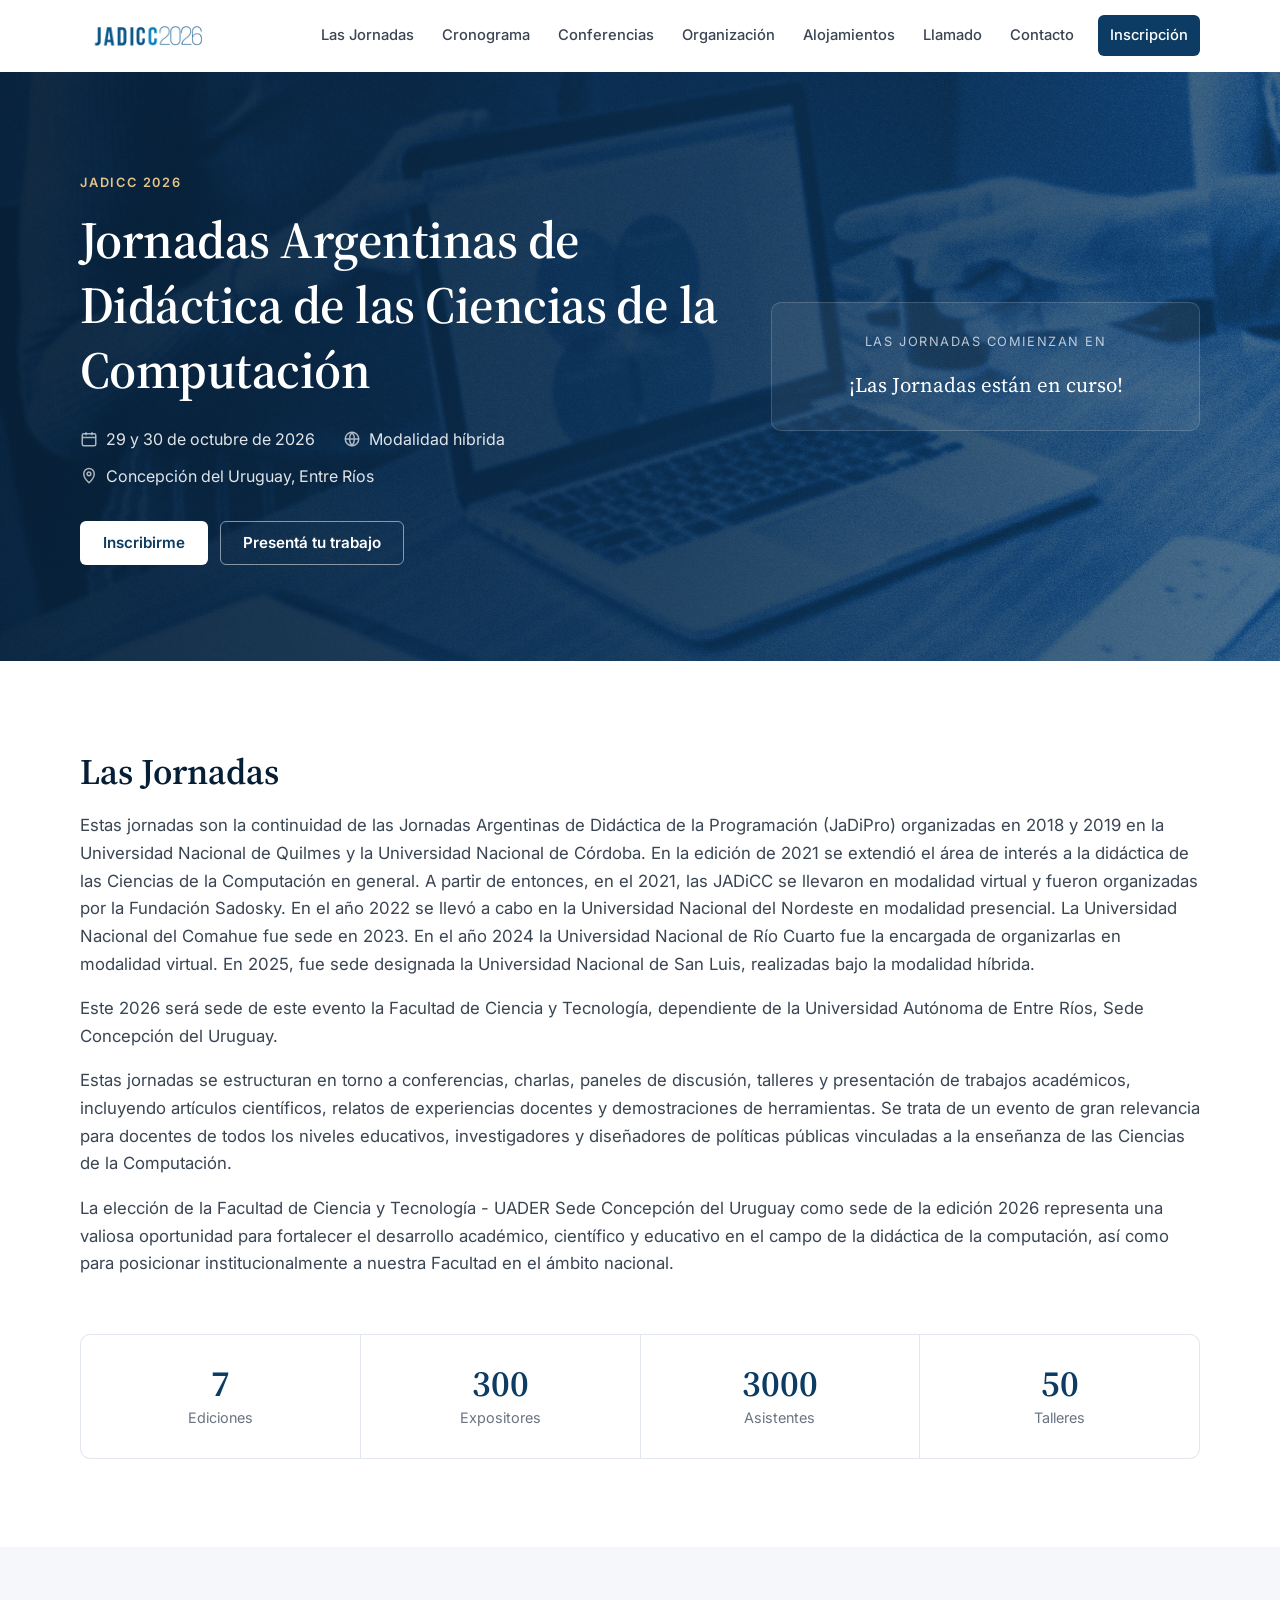
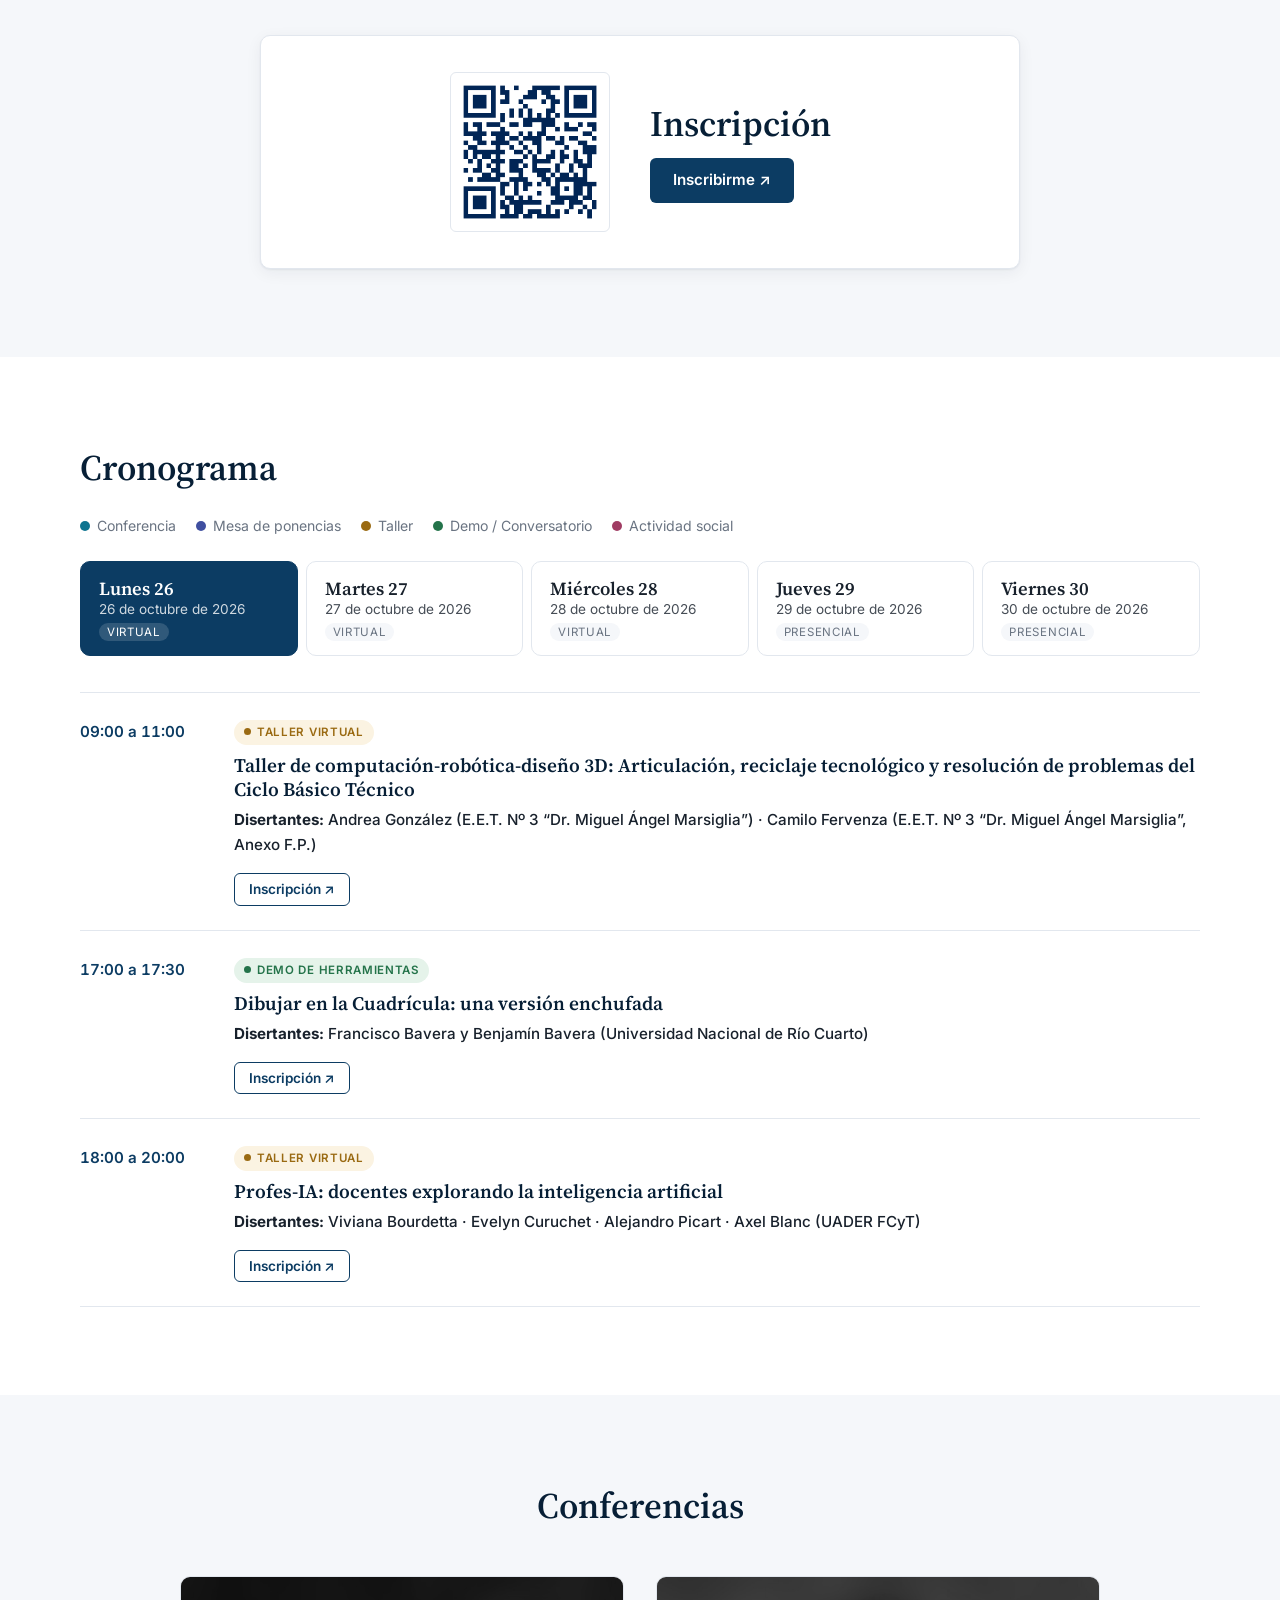
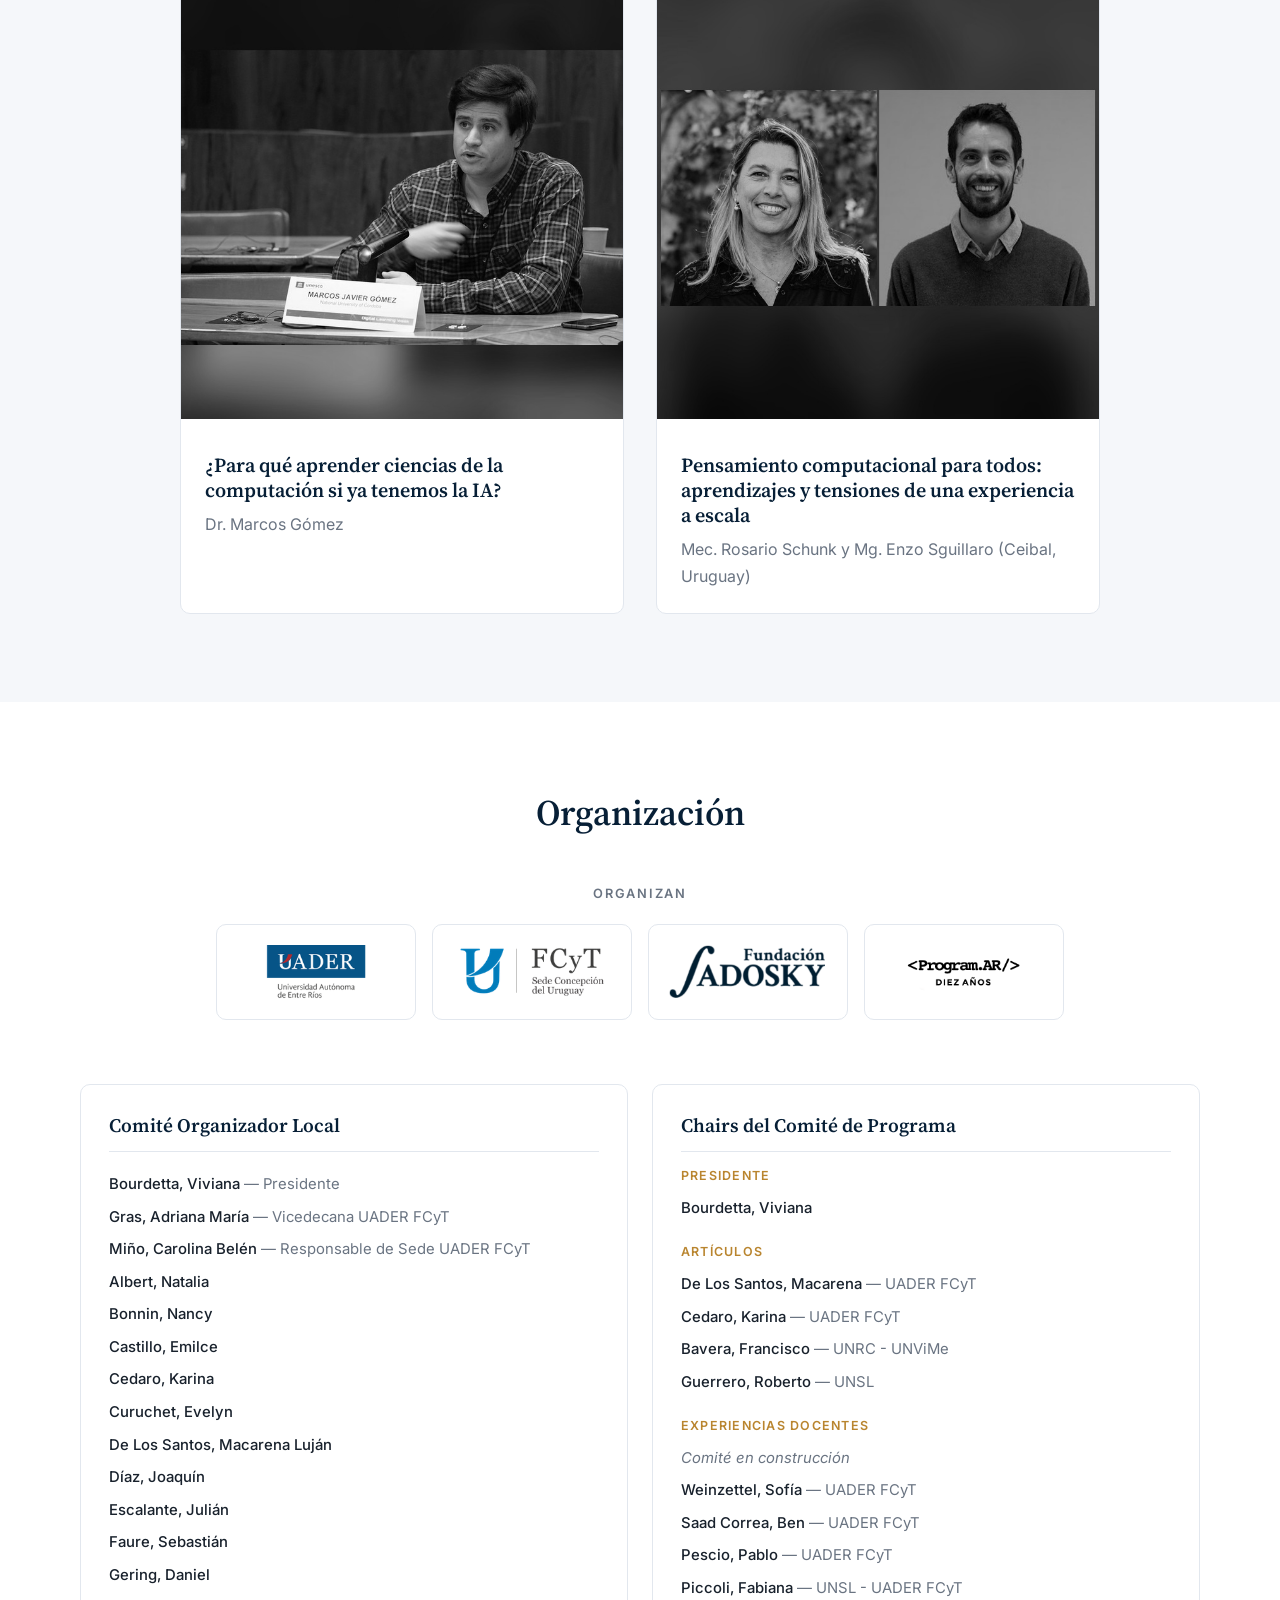
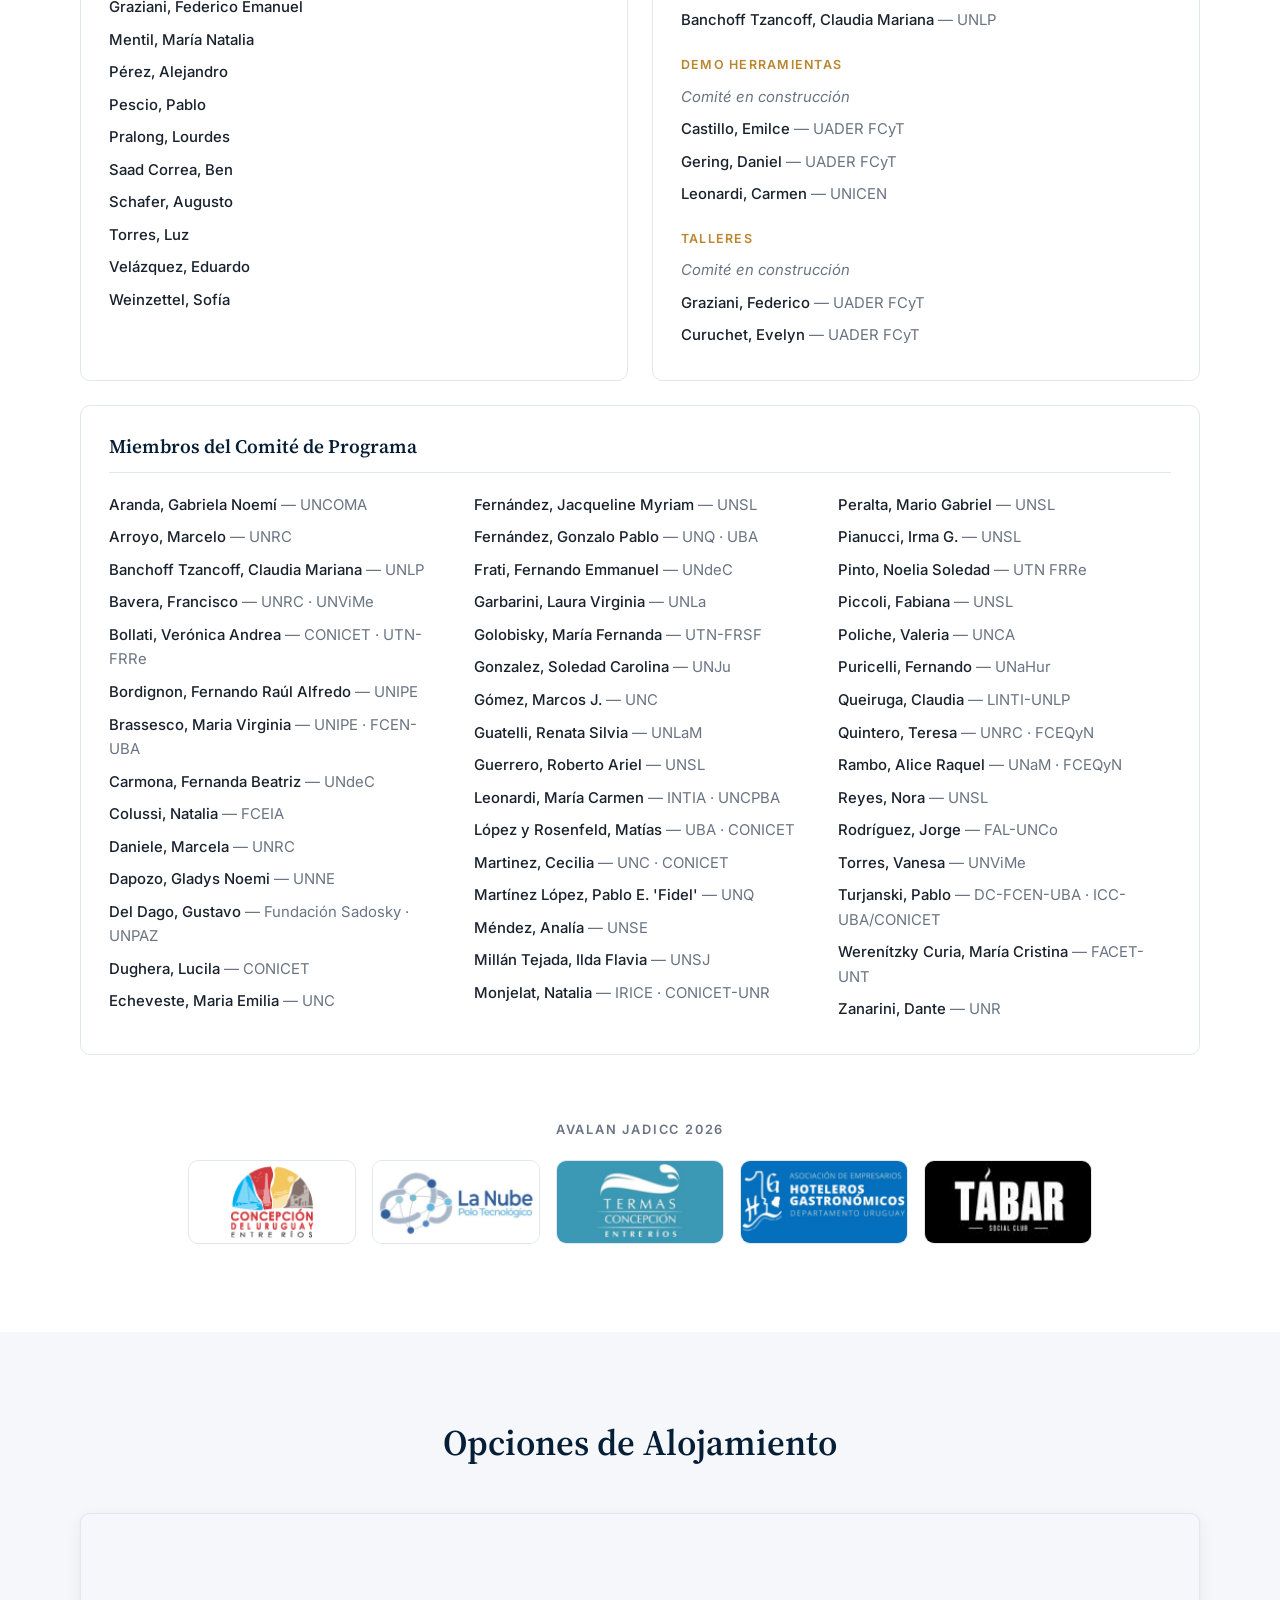
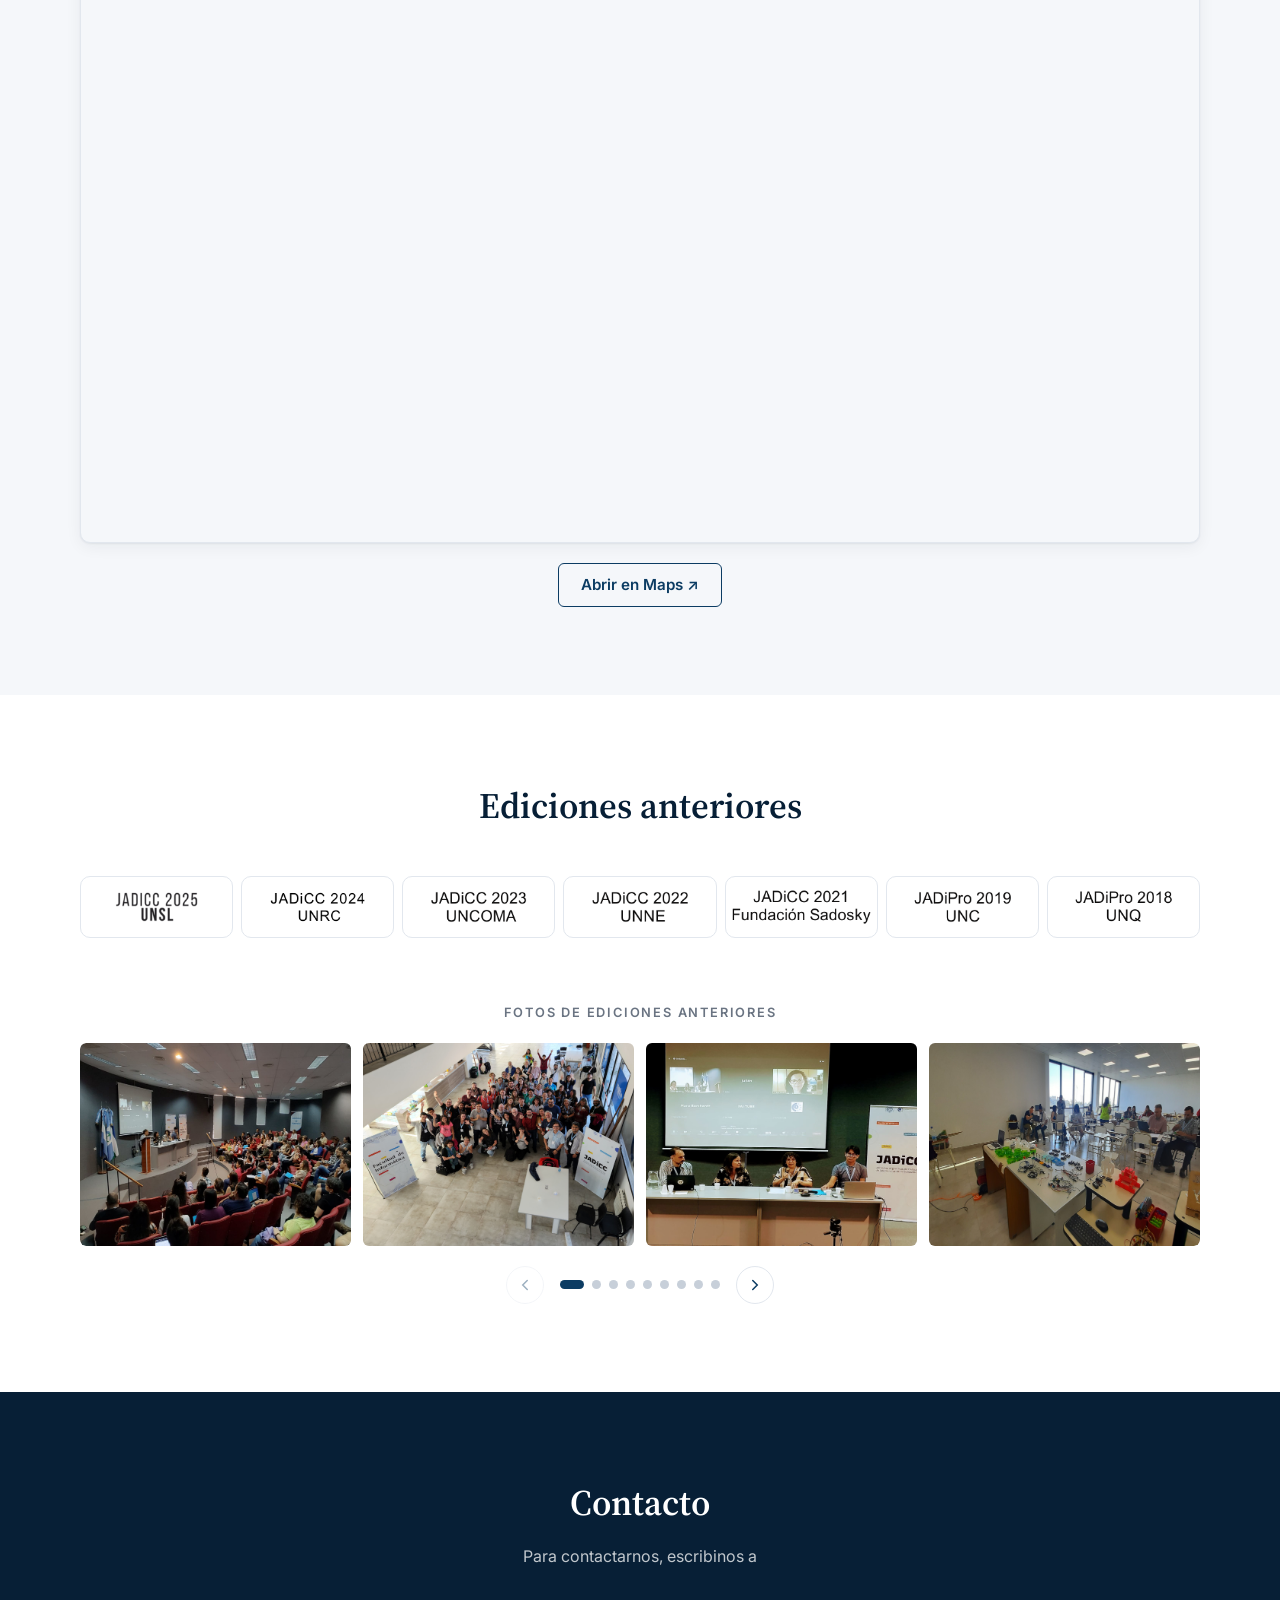
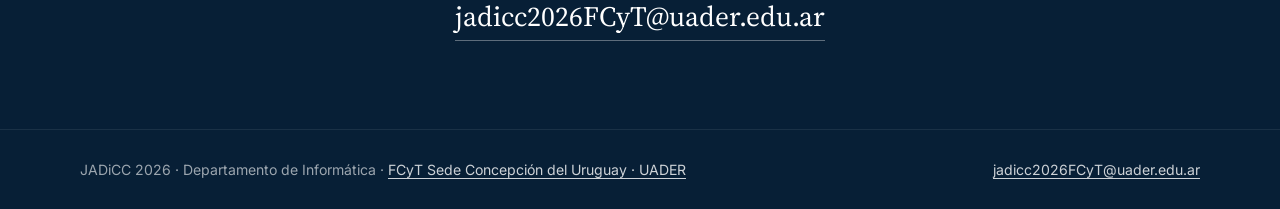
==== commit 3b958d43: "feat: agregar leyenda del cronograma y sección de alojamientos con mapa" ====
--- a/index.html
+++ b/index.html
@@ -28,6 +28,7 @@
           <li><a href="#cronograma">Cronograma</a></li>
           <li><a href="#conferencias">Conferencias</a></li>
           <li><a href="#organizacion">Organización</a></li>
+          <li><a href="#alojamientos">Alojamientos</a></li>
           <li><a href="call.html">Llamado</a></li>
           <li><a href="#contacto">Contacto</a></li>
           <li class="nav-cta"><a href="#inscripcion">Inscripción</a></li>
@@ -110,6 +111,13 @@
         <div class="section-head">
           <h2 id="cronograma-title">Cronograma</h2>
         </div>
+        <ul class="legend" aria-label="Referencias">
+          <li class="session--conf"><span class="dot"></span>Conferencia</li>
+          <li class="session--mesa"><span class="dot"></span>Mesa de ponencias</li>
+          <li class="session--taller"><span class="dot"></span>Taller</li>
+          <li class="session--demo"><span class="dot"></span>Demo / Conversatorio</li>
+          <li class="session--social"><span class="dot"></span>Actividad social</li>
+        </ul>
         <div class="tabs" role="tablist" aria-label="Días de las Jornadas">
           <button class="tab" type="button" role="tab" id="tab-0" aria-controls="day-0" data-date="2026-10-26"><strong>Lunes 26</strong><span>26 de octubre de 2026</span><span class="mode">Virtual</span></button>
           <button class="tab" type="button" role="tab" id="tab-1" aria-controls="day-1" data-date="2026-10-27"><strong>Martes 27</strong><span>27 de octubre de 2026</span><span class="mode">Virtual</span></button>
@@ -631,7 +639,21 @@
       </div>
     </section>
 
-    <section class="section section--alt" id="ediciones" aria-labelledby="ediciones-title">
+    <section class="section section--alt" id="alojamientos" aria-labelledby="alojamientos-title">
+      <div class="container">
+        <div class="section-head section-head--center">
+          <h2 id="alojamientos-title">Opciones de Alojamiento</h2>
+        </div>
+        <div class="map-embed">
+          <iframe src="https://www.google.com/maps/d/embed?mid=1xOeXKj0caQoqVYMd85sAoS80tFC0YsY&amp;ll=-32.48322561529915%2C-58.2381395&amp;z=16" title="Mapa de alojamientos cercanos a la FCyT UADER, Concepción del Uruguay" loading="lazy" referrerpolicy="no-referrer-when-downgrade" allowfullscreen></iframe>
+        </div>
+        <div class="map-actions">
+          <a class="btn btn-outline" href="https://www.google.com/maps/d/u/0/viewer?mid=1xOeXKj0caQoqVYMd85sAoS80tFC0YsY&amp;ll=-32.48322561529915%2C-58.2381395&amp;z=16" target="_blank" rel="noopener">Abrir en Maps ↗</a>
+        </div>
+      </div>
+    </section>
+
+    <section class="section" id="ediciones" aria-labelledby="ediciones-title">
       <div class="container">
         <div class="section-head section-head--center">
           <h2 id="ediciones-title">Ediciones anteriores</h2>
--- a/css/styles.css
+++ b/css/styles.css
@@ -19,8 +19,8 @@
 
   --c-taller: #9a6a12;
   --c-taller-bg: #fbf3e2;
-  --c-conf: #0c3c63;
-  --c-conf-bg: #e6eef6;
+  --c-conf: #0e7490;
+  --c-conf-bg: #e0f2f6;
   --c-mesa: #3f4fa0;
   --c-mesa-bg: #ebedf8;
   --c-demo: #24734a;
@@ -189,6 +189,7 @@
   font-weight: 500;
   color: var(--ink-soft);
   text-decoration: none;
+  white-space: nowrap;
   border-radius: var(--radius-sm);
 }
 
@@ -209,7 +210,7 @@
   color: #fff;
 }
 
-@media (max-width: 960px) {
+@media (max-width: 1100px) {
   .nav-toggle {
     display: block;
   }
@@ -934,8 +935,37 @@
 .legend {
   display: flex;
   flex-wrap: wrap;
-  gap: 8px;
-  margin: -12px 0 28px;
+  gap: 8px 20px;
+  list-style: none;
+  margin: -24px 0 24px;
+  padding: 0;
+  font-size: 0.88rem;
+  color: var(--muted);
+}
+
+.legend li {
+  display: flex;
+  align-items: center;
+  gap: 7px;
+}
+
+.dot {
+  flex: none;
+  width: 10px;
+  height: 10px;
+  border-radius: 50%;
+  background: var(--c);
+}
+
+.session-body .badge::before {
+  content: "";
+  display: inline-block;
+  width: 7px;
+  height: 7px;
+  margin-right: 6px;
+  border-radius: 50%;
+  background: var(--c);
+  vertical-align: 1px;
 }
 
 @media (max-width: 640px) {
@@ -1145,6 +1175,47 @@
   .committees {
     grid-template-columns: 1fr;
   }
+}
+
+/* --------------------------------------------------------------------------
+   Accommodation map
+   -------------------------------------------------------------------------- */
+
+.map-embed {
+  position: relative;
+  aspect-ratio: 16 / 9;
+  border: 1px solid var(--line);
+  border-radius: var(--radius);
+  overflow: hidden;
+  background: var(--bg-alt);
+  box-shadow: var(--shadow);
+}
+
+/* Google My Maps draws a 67px title/author bar inside the cross-origin
+   iframe; shift the frame up so that bar stays outside the visible box. */
+.map-embed {
+  --map-header: 67px;
+}
+
+.map-embed iframe {
+  position: absolute;
+  top: calc(-1 * var(--map-header));
+  left: 0;
+  width: 100%;
+  height: calc(100% + var(--map-header));
+  border: 0;
+}
+
+@media (max-width: 640px) {
+  .map-embed {
+    aspect-ratio: 3 / 4;
+  }
+}
+
+.map-actions {
+  display: flex;
+  justify-content: center;
+  margin-top: 20px;
 }
 
 /* --------------------------------------------------------------------------
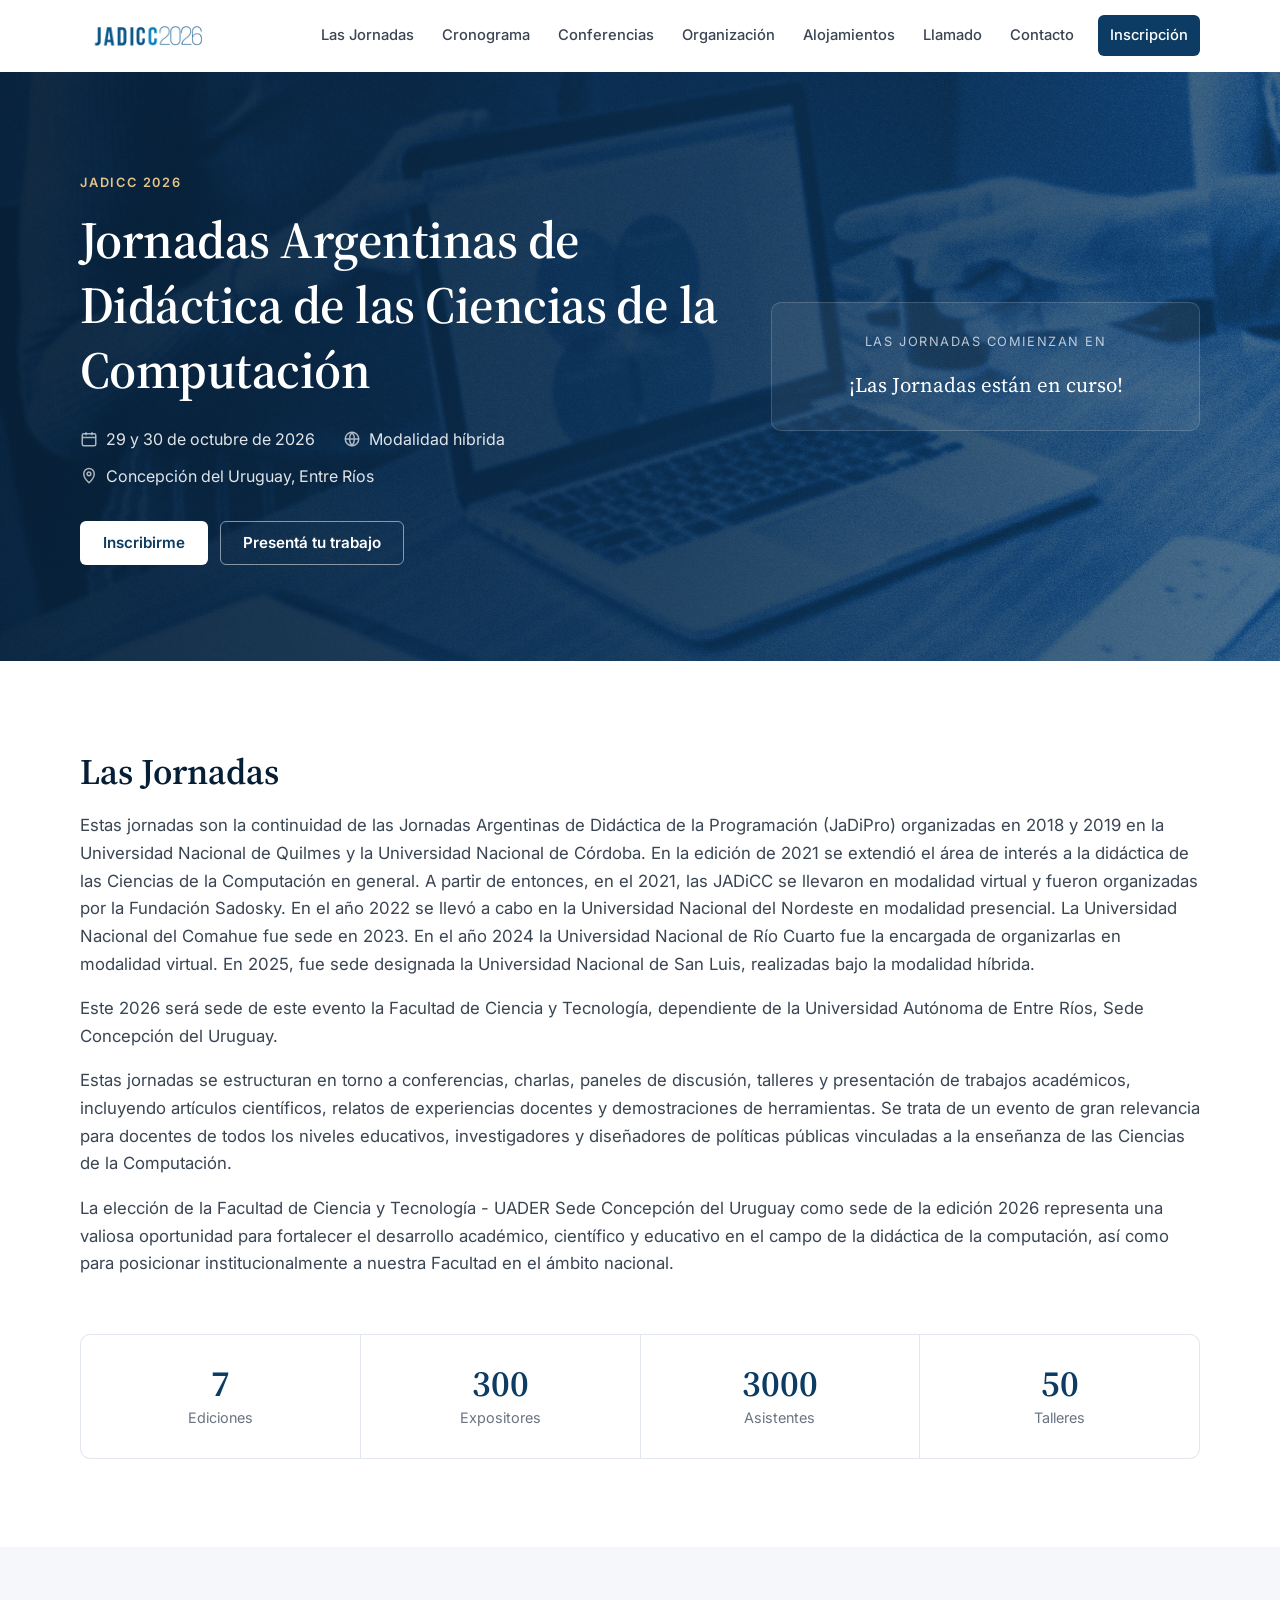
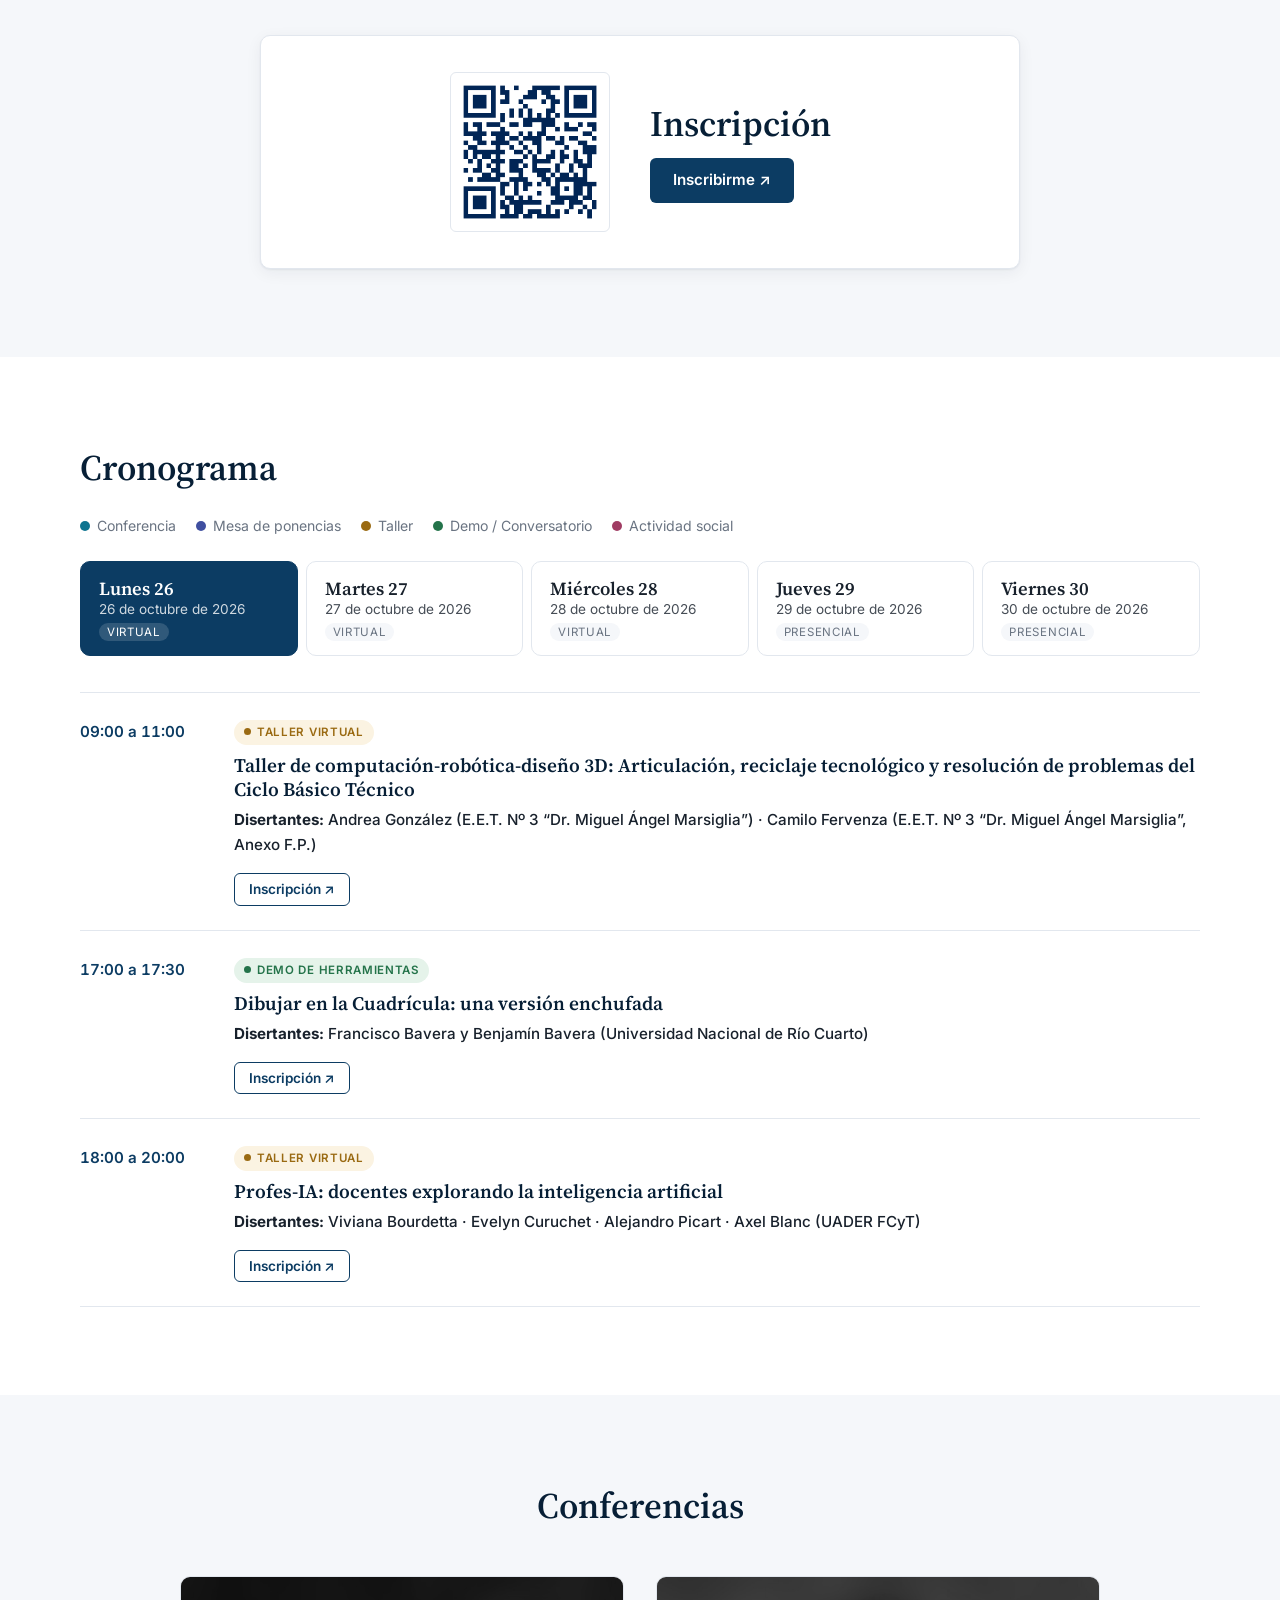
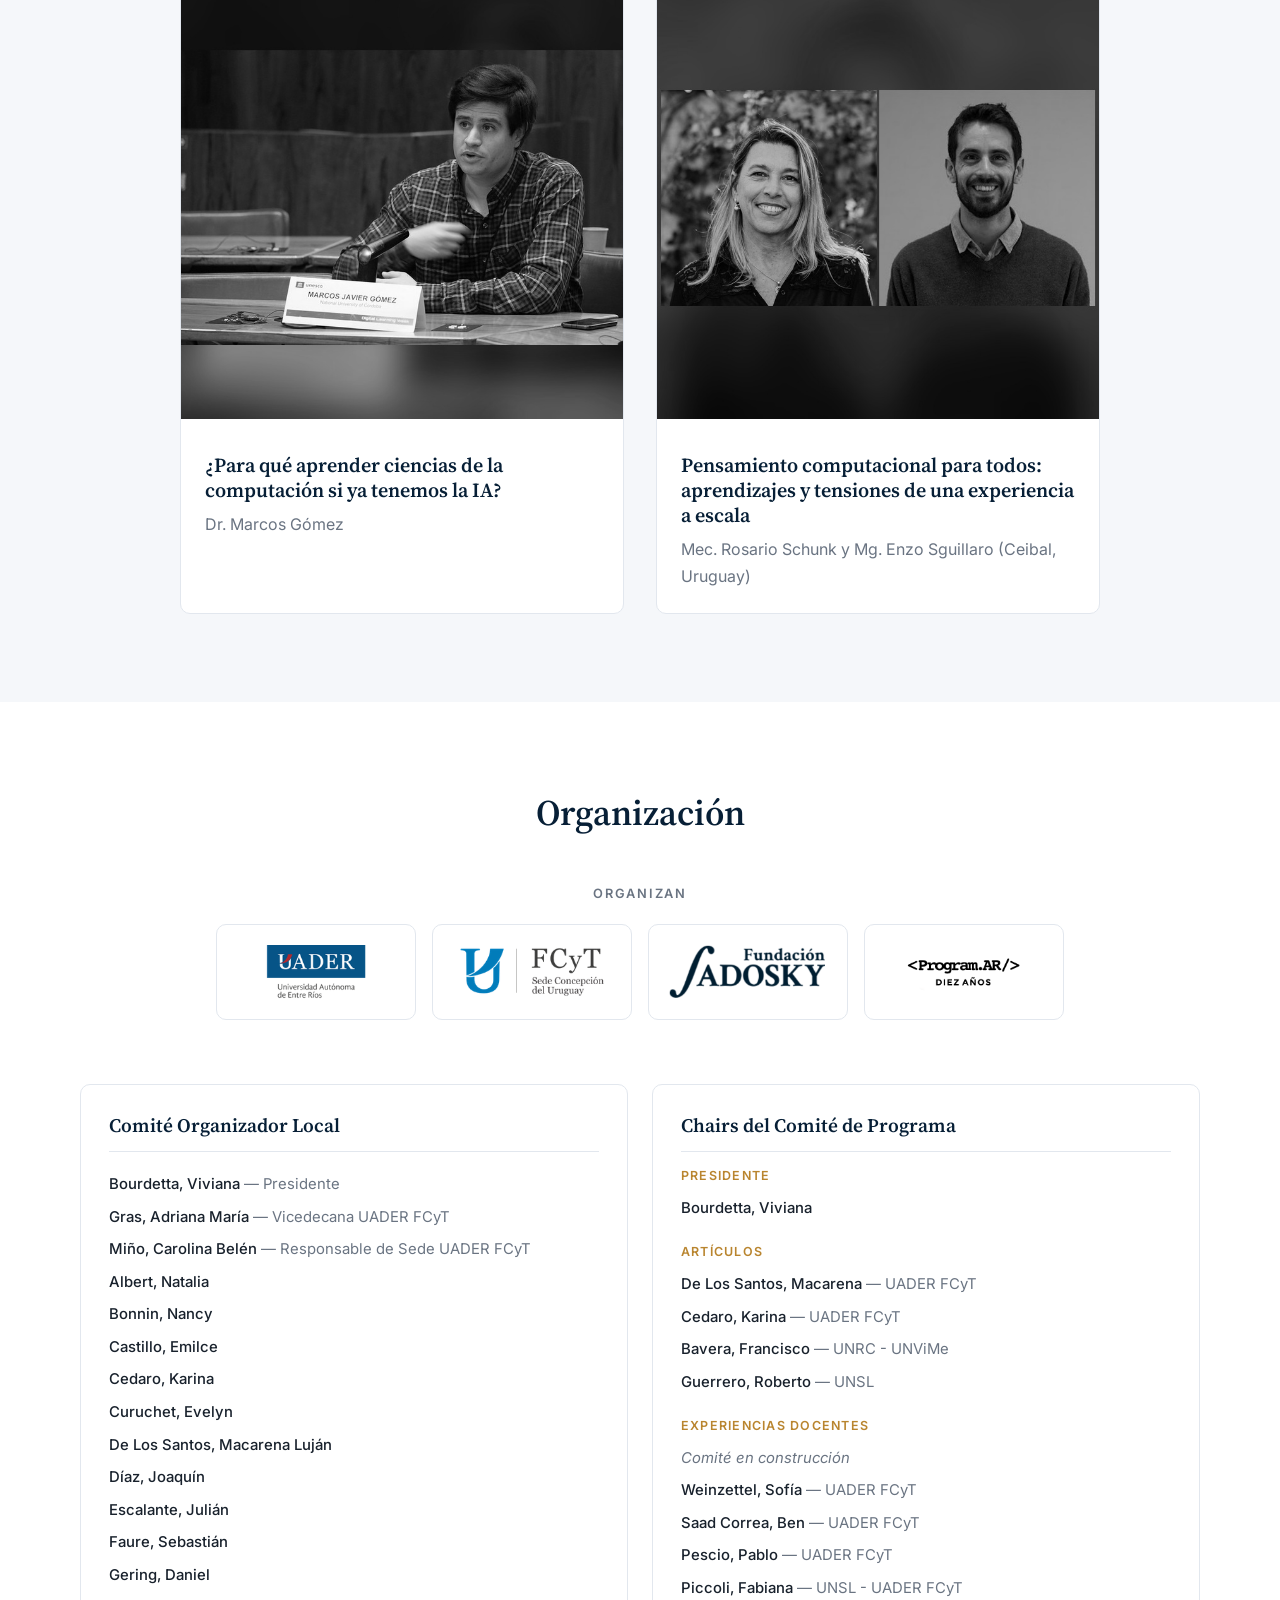
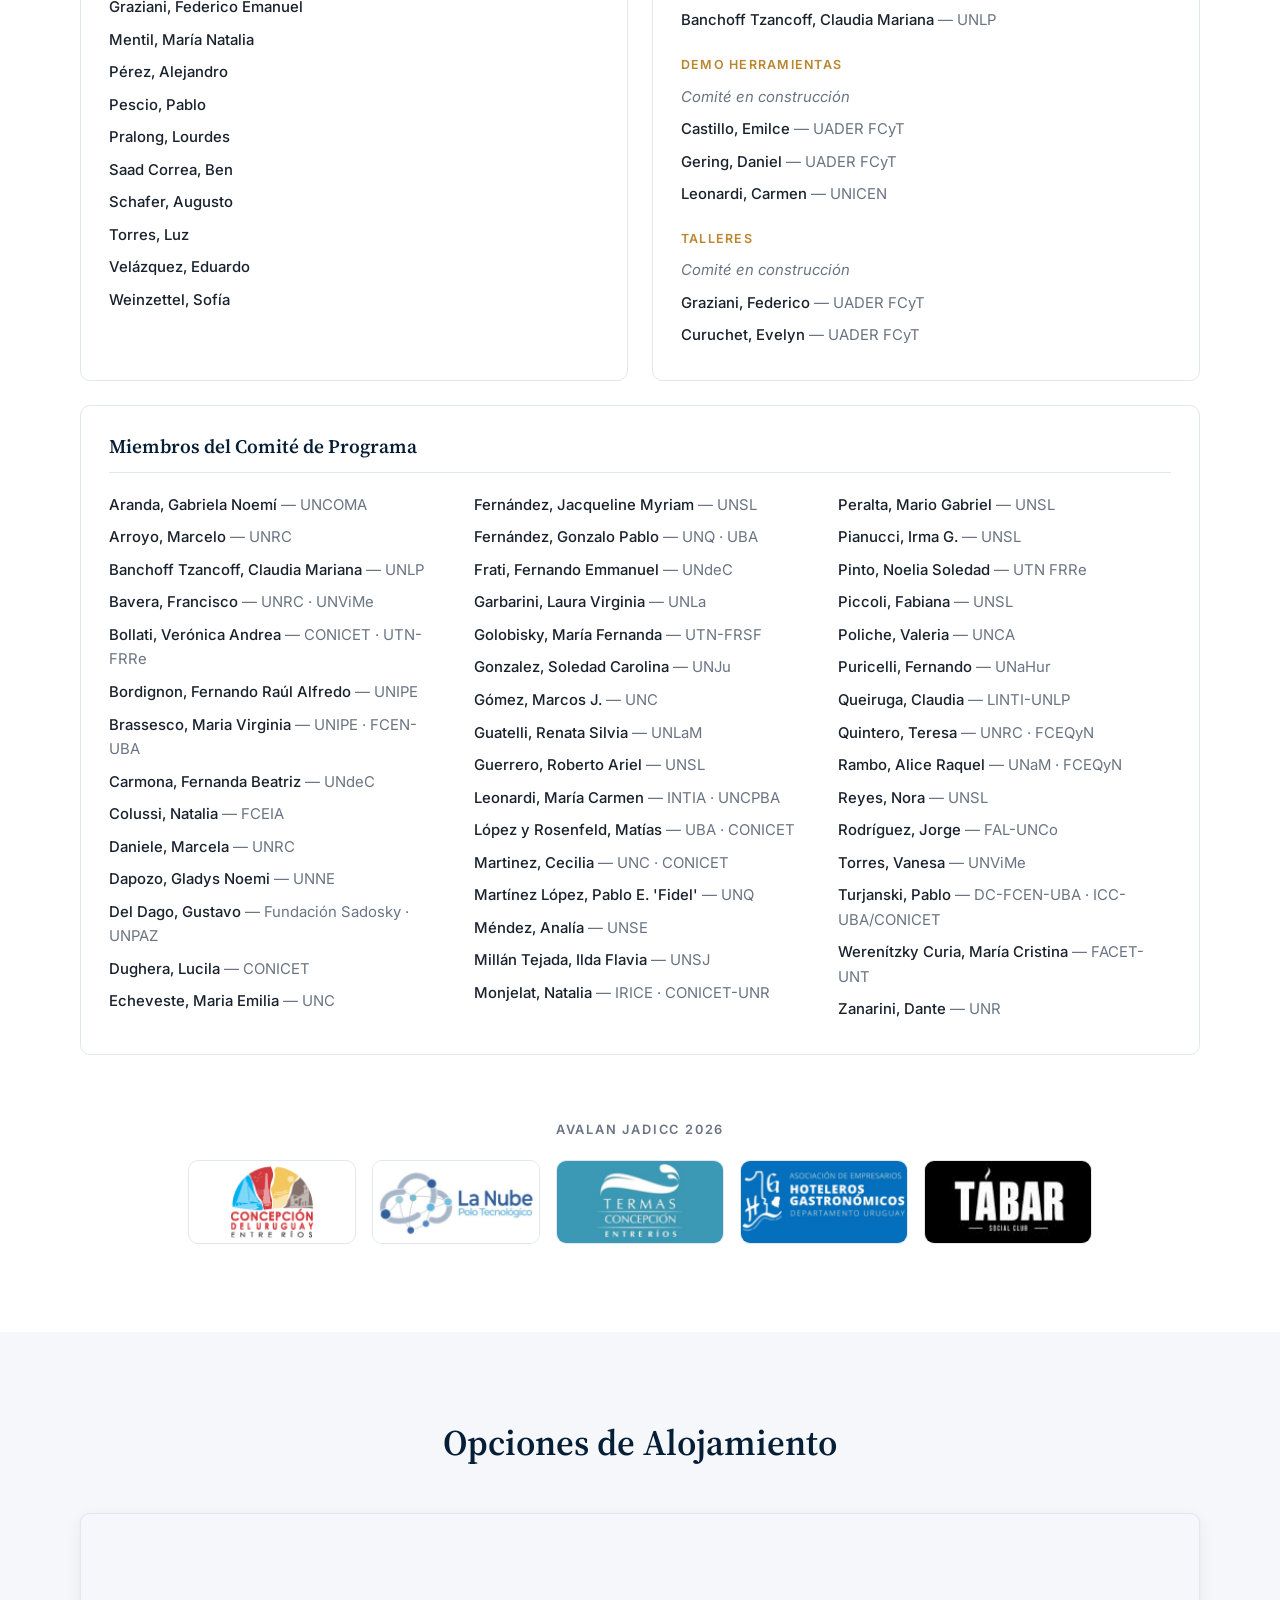
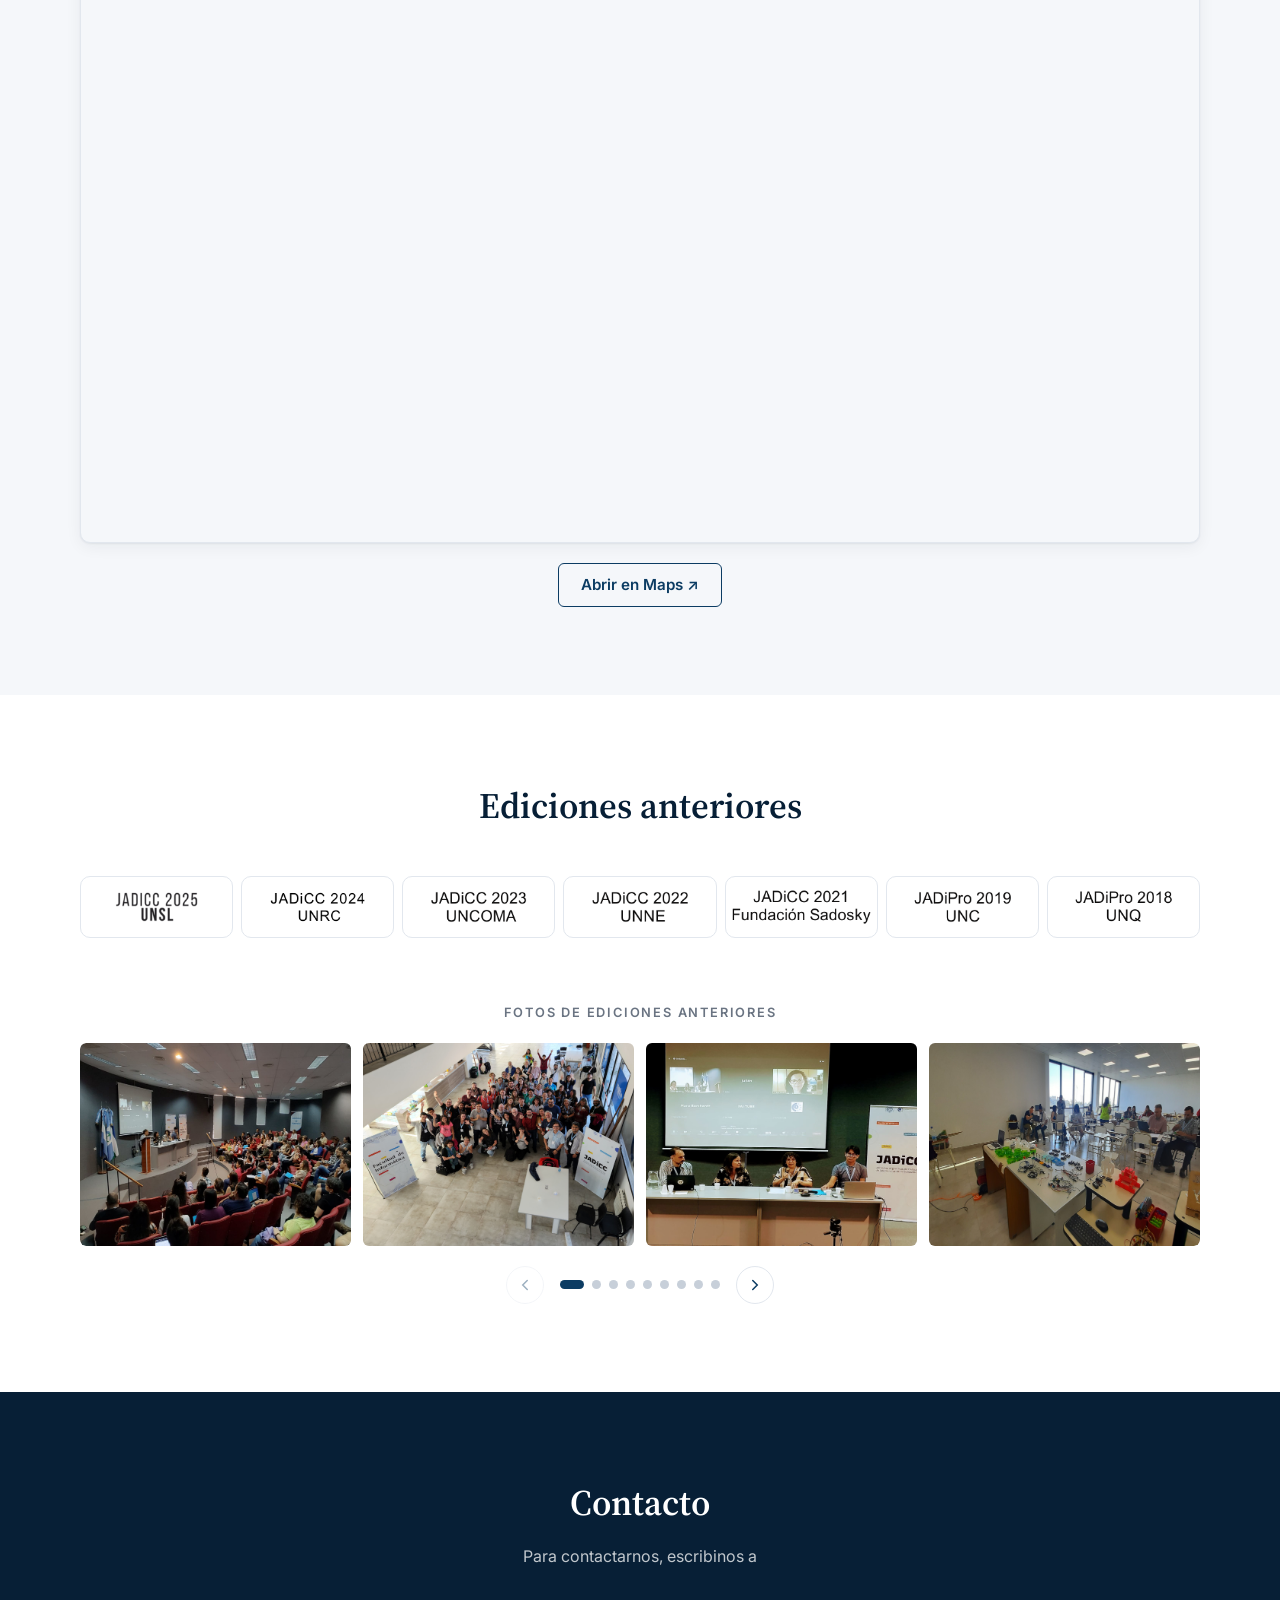
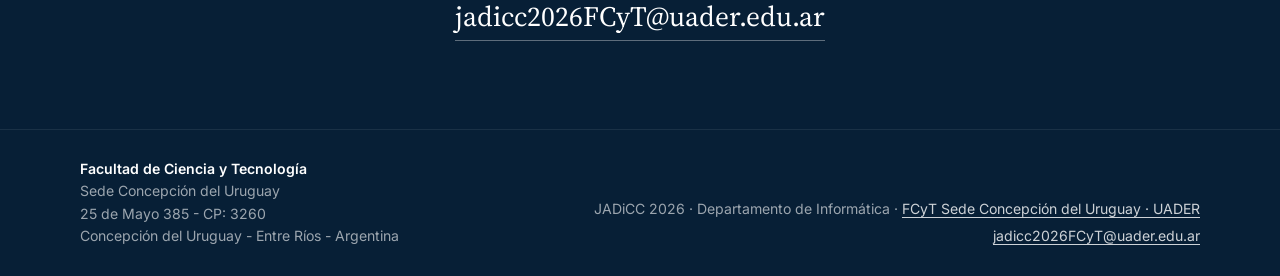
==== commit 3013de78: "feat: agregar dirección de la facultad en el pie" ====
--- a/index.html
+++ b/index.html
@@ -730,8 +730,16 @@
 
   <footer class="site-footer">
     <div class="container">
-      <span>JADiCC 2026 · Departamento de Informática · <a href="https://fcytcdelu.uader.edu.ar" target="_blank" rel="noopener">FCyT Sede Concepción del Uruguay · UADER</a></span>
-      <a href="mailto:jadicc2026FCyT@uader.edu.ar">jadicc2026FCyT@uader.edu.ar</a>
+      <address class="footer-address">
+        <strong>Facultad de Ciencia y Tecnología</strong><br>
+        Sede Concepción del Uruguay<br>
+        25 de Mayo 385 - CP: 3260<br>
+        Concepción del Uruguay - Entre Ríos - Argentina
+      </address>
+      <div class="footer-meta">
+        <span>JADiCC 2026 · Departamento de Informática · <a href="https://fcytcdelu.uader.edu.ar" target="_blank" rel="noopener">FCyT Sede Concepción del Uruguay · UADER</a></span>
+        <a href="mailto:jadicc2026FCyT@uader.edu.ar">jadicc2026FCyT@uader.edu.ar</a>
+      </div>
     </div>
   </footer>
 
--- a/css/styles.css
+++ b/css/styles.css
@@ -1653,7 +1653,33 @@
   display: flex;
   flex-wrap: wrap;
   justify-content: space-between;
-  gap: 12px;
+  align-items: flex-end;
+  gap: 20px 40px;
+}
+
+.footer-address {
+  font-style: normal;
+  line-height: 1.6;
+}
+
+.footer-address strong {
+  color: #fff;
+  font-weight: 600;
+}
+
+.footer-meta {
+  display: flex;
+  flex-direction: column;
+  align-items: flex-end;
+  gap: 4px;
+  text-align: right;
+}
+
+@media (max-width: 720px) {
+  .footer-meta {
+    align-items: flex-start;
+    text-align: left;
+  }
 }
 
 .site-footer a {
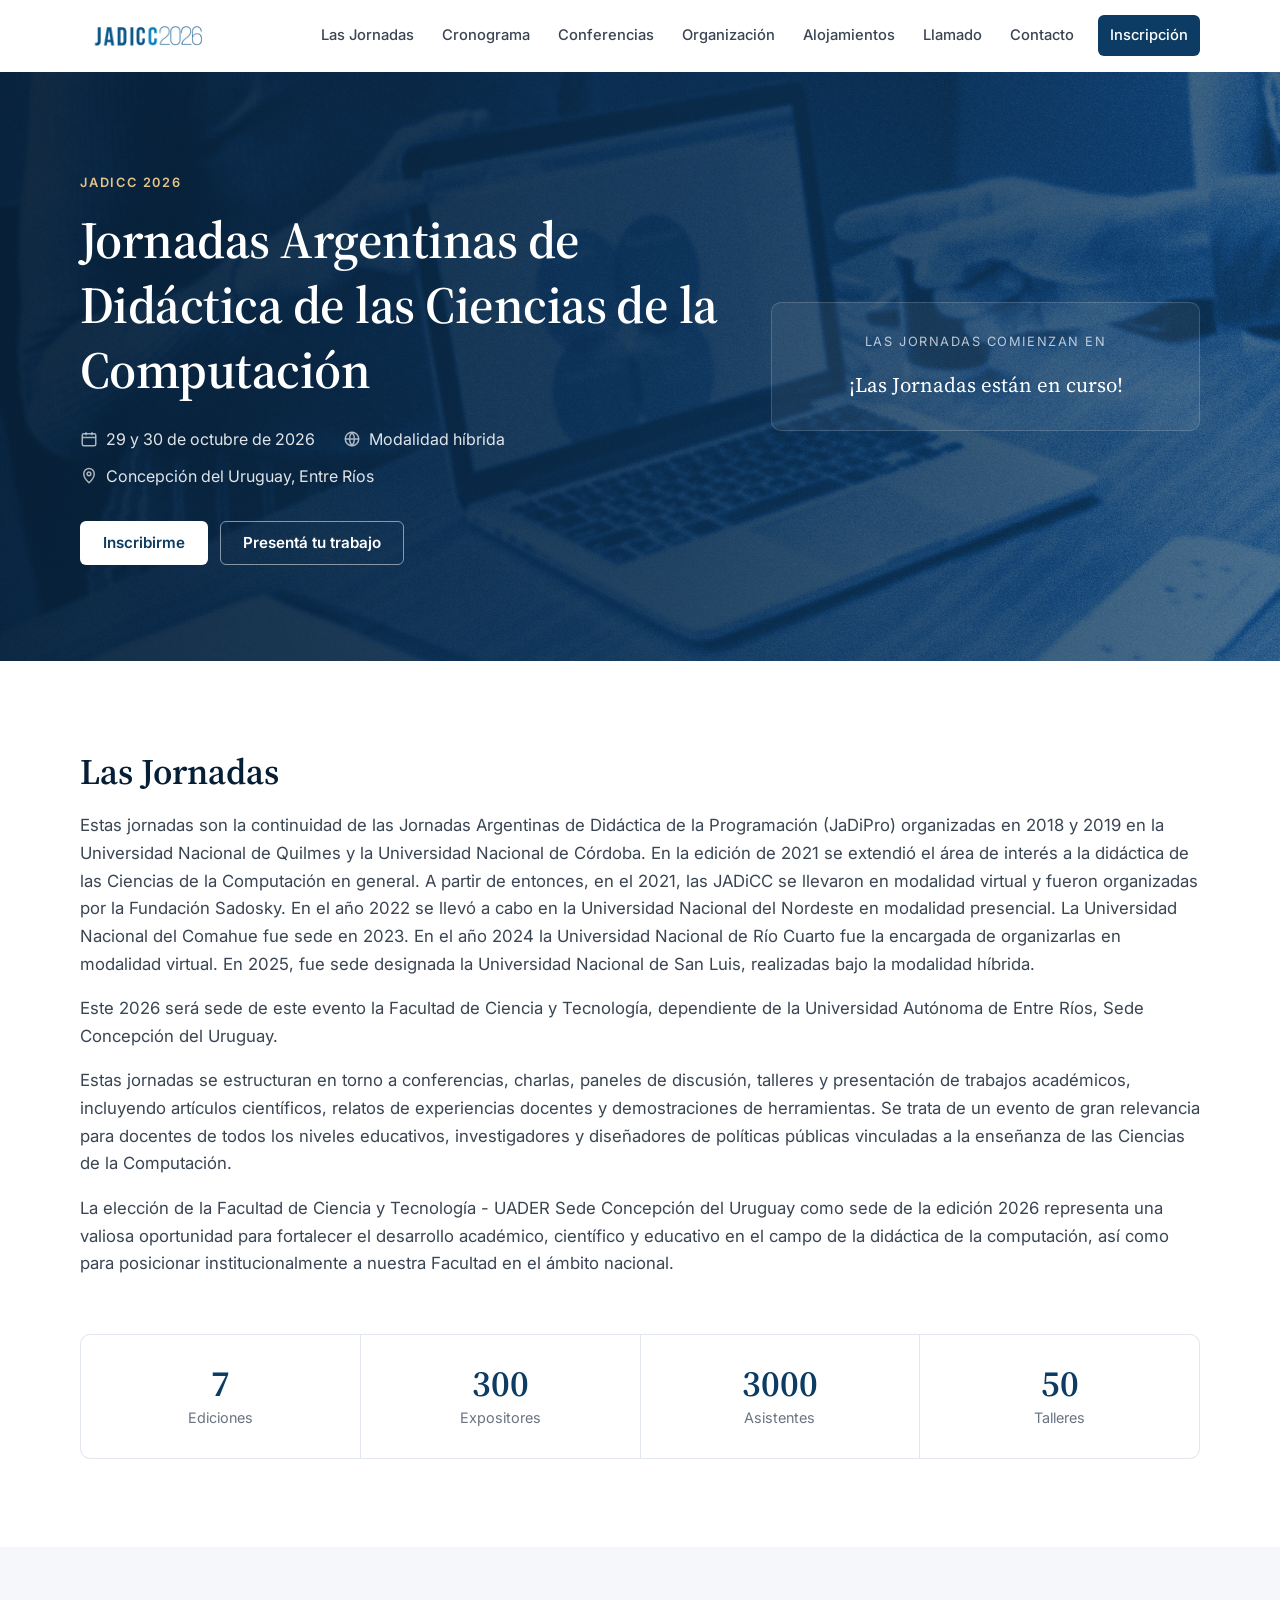
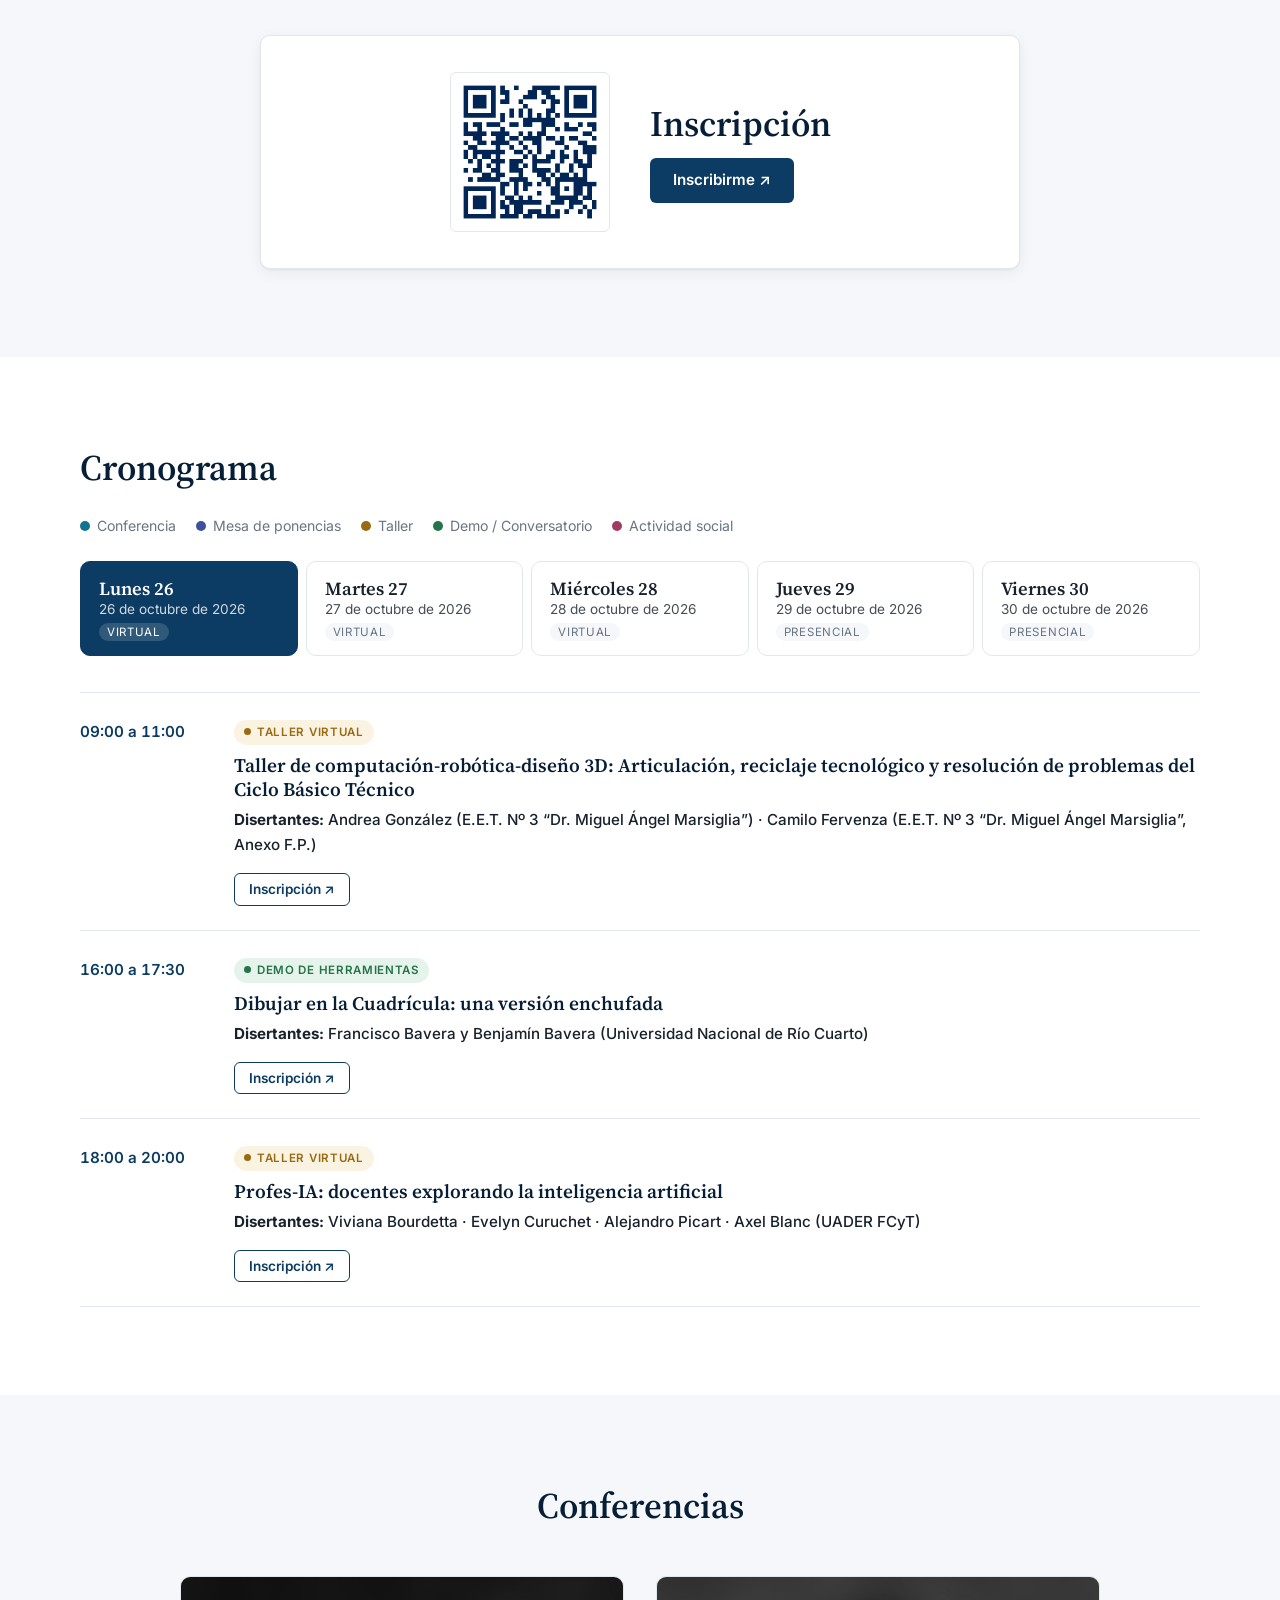
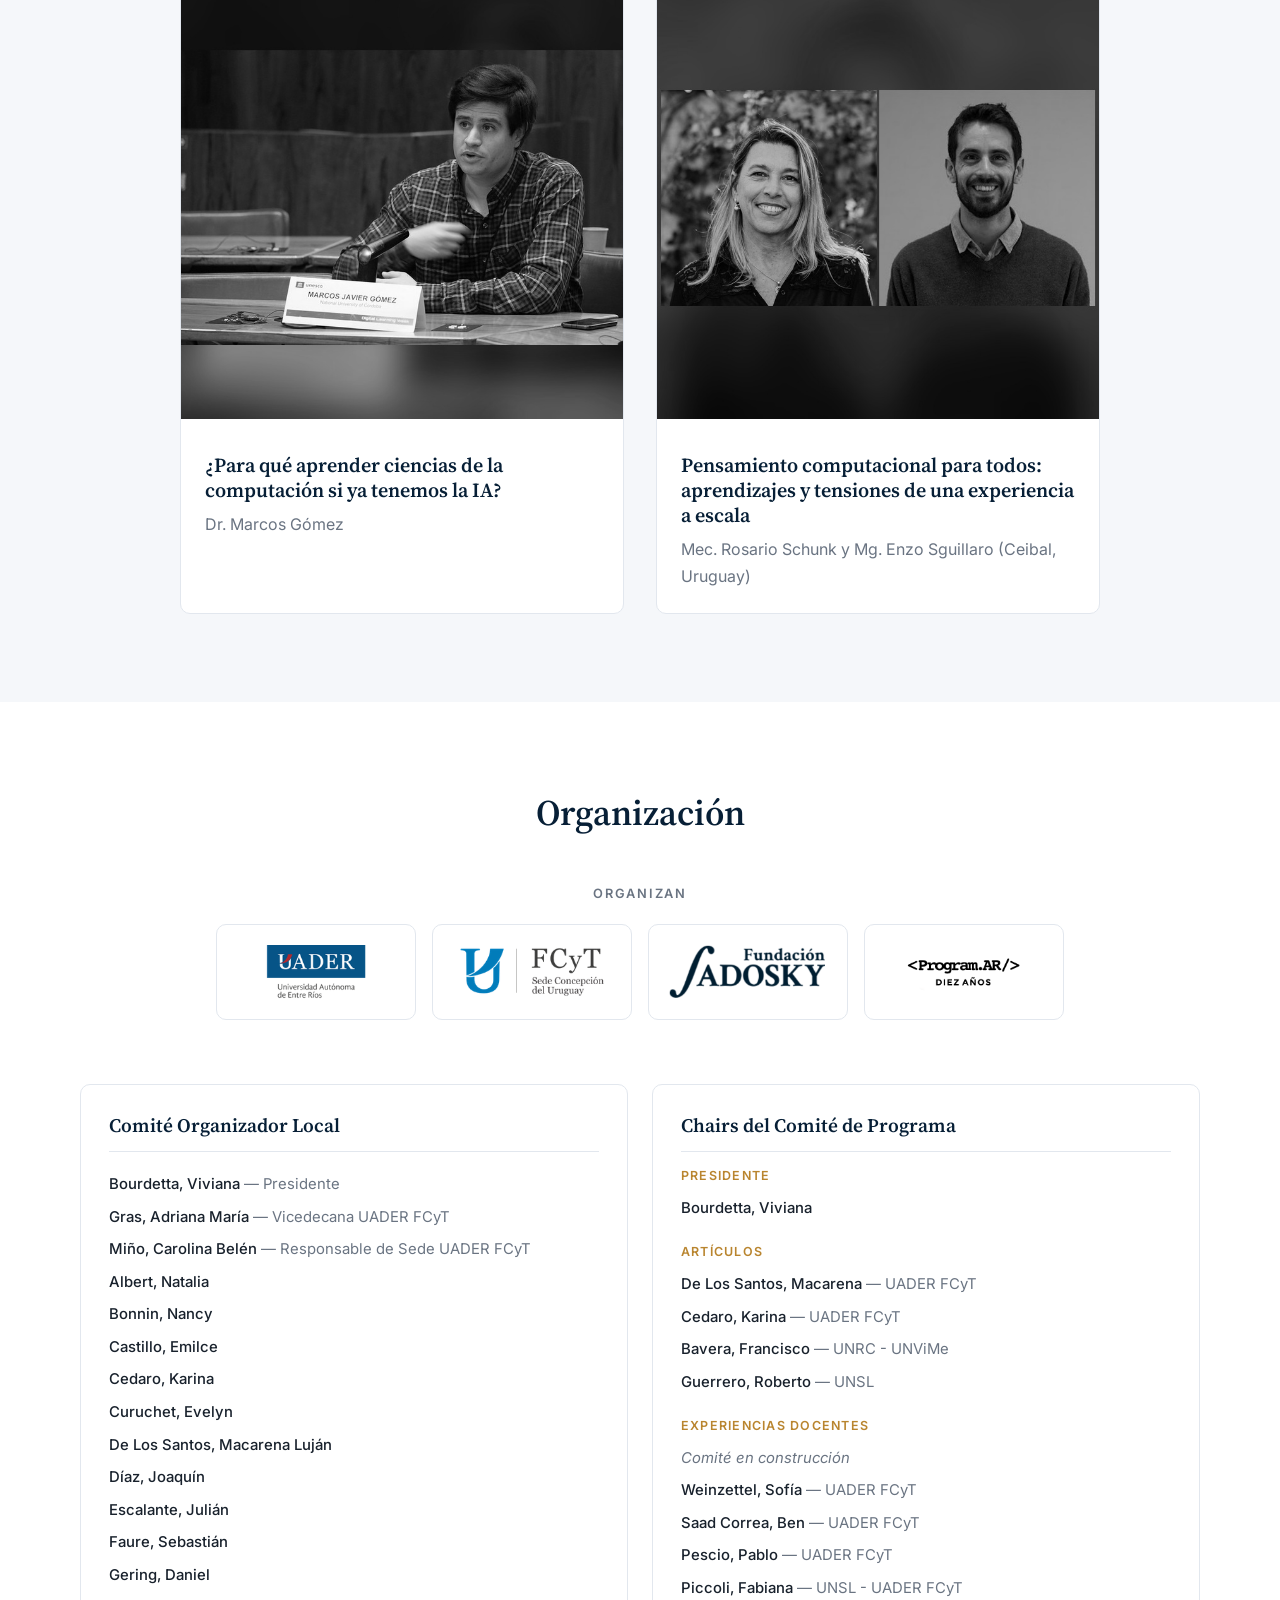
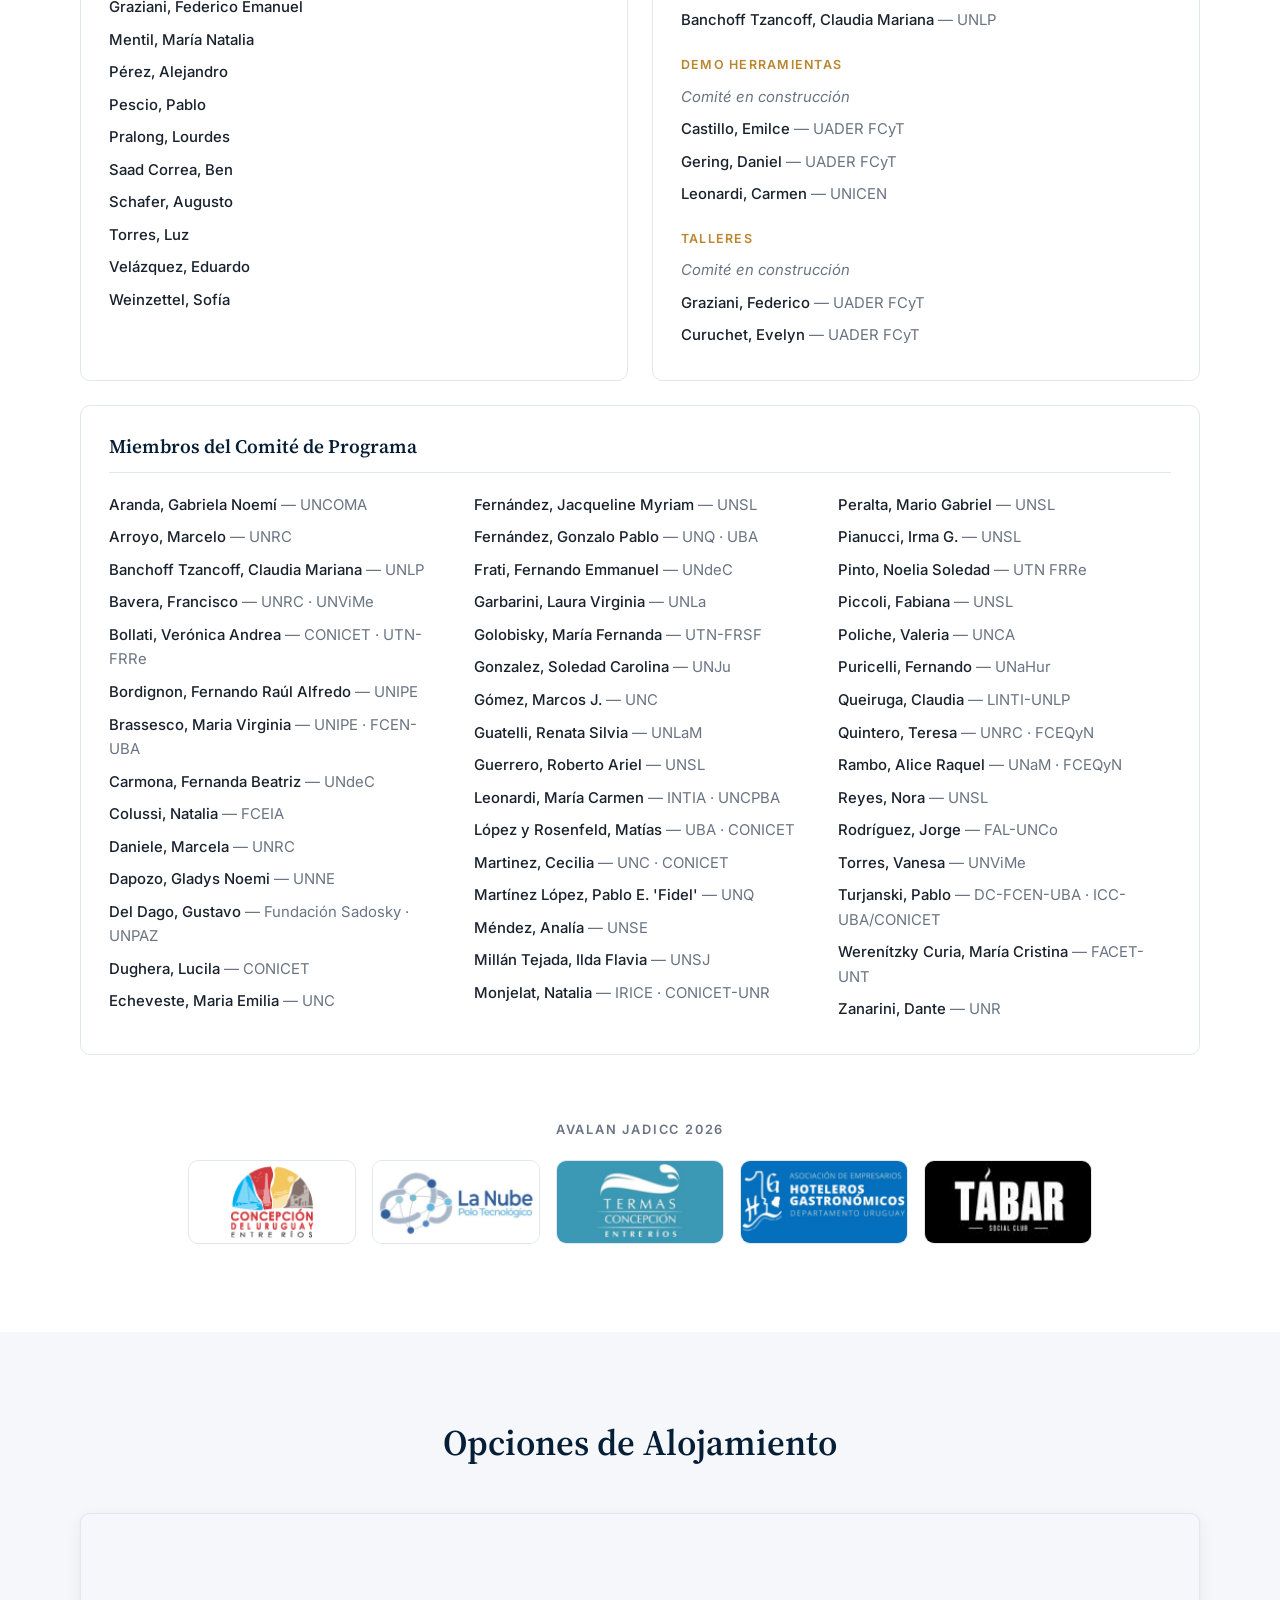
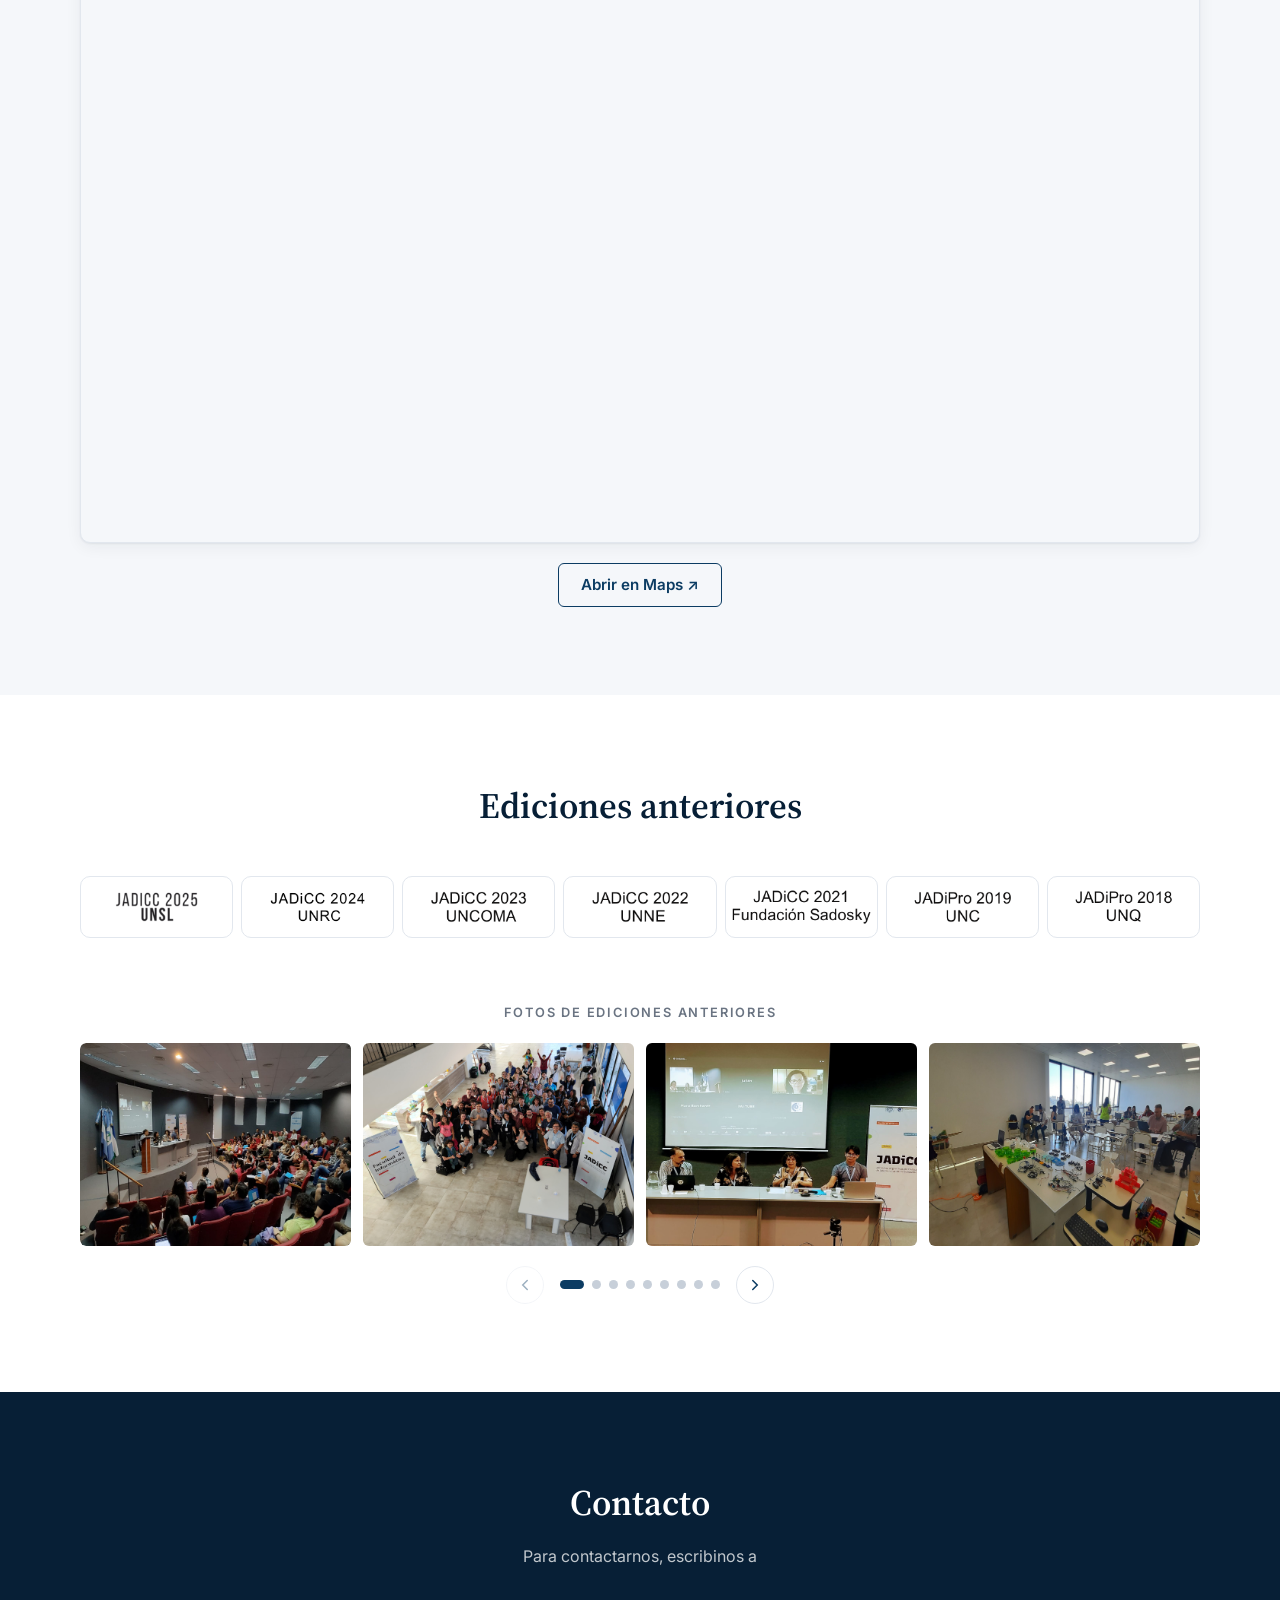
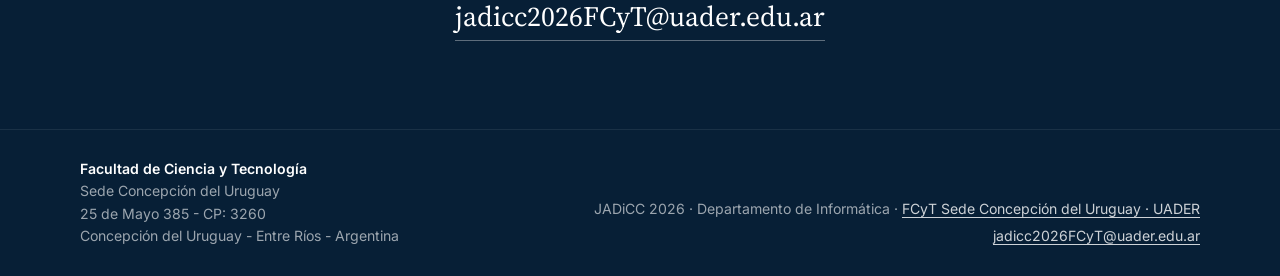
==== commit e9bcf7c8: "feat: actualizar cronograma con nuevas demos del martes y cambio de horario del lunes" ====
--- a/index.html
+++ b/index.html
@@ -137,7 +137,7 @@
               </div>
             </li>
             <li class="session session--demo">
-              <div class="session-time">17:00 a 17:30</div>
+              <div class="session-time">16:00 a 17:30</div>
               <div class="session-body">
                 <span class="badge">Demo de herramientas</span>
                 <h3>Dibujar en la Cuadrícula: una versión enchufada</h3>
@@ -159,12 +159,30 @@
         <div role="tabpanel" id="day-1" aria-labelledby="tab-1" tabindex="0" hidden>
           <ol class="schedule">
             <li class="session session--demo">
+              <div class="session-time">10:00 a 11:00</div>
+              <div class="session-body">
+                <span class="badge">Demo de herramientas</span>
+                <h3>Arduino en la Escuela. Compatibilidad con R4 WiFi e integración con AppInventor para proyectos IoT</h3>
+                <p class="session-people"><b>Disertantes:</b> Gonzalo Fernández (UNQ) y Christian Cossio-Mercado (Departamento de Computación, Facultad de Ciencias Exactas y Naturales, UBA)</p>
+                <a href="https://forms.gle/nY899SVSr9ASRHqW9" class="btn btn-outline btn-sm" target="_blank" rel="noopener">Inscripción ↗</a>
+              </div>
+            </li>
+            <li class="session session--demo">
+              <div class="session-time">11:00 a 12:00</div>
+              <div class="session-body">
+                <span class="badge">Demo de herramientas</span>
+                <h3>QoCode: evaluación automática de la calidad del código en tareas de programación</h3>
+                <p class="session-people"><b>Disertantes:</b> Gonzalo Fernández (UNQ) y Christian Cossio-Mercado (Departamento de Computación, Facultad de Ciencias Exactas y Naturales, UBA)</p>
+                <a href="https://forms.gle/V46k8QvhdkuYqkqBA" class="btn btn-outline btn-sm" target="_blank" rel="noopener">Inscripción ↗</a>
+              </div>
+            </li>
+            <li class="session session--demo">
               <div class="session-time">17:00 a 18:00</div>
               <div class="session-body">
                 <span class="badge">Demo de herramientas</span>
                 <h3>InTecTrivia: interacción accesible mediante visión por computadora para experiencias lúdico-educativas</h3>
                 <p class="session-people"><b>Disertantes:</b> Emilce Castillo · Tomas Viñuela · Alejandro Perez · Melina Occhiuzzo Antognetti · Daniel Gering (UADER FCyT)</p>
-                <a href="https://forms.gle/6d36HhrbyPmbgQBB6" class="btn btn-outline btn-sm" target="_blank" rel="noopener">Inscripción ↗</a>
+                <a href="https://forms.gle/TEc4zPXJd48R9gcaA" class="btn btn-outline btn-sm" target="_blank" rel="noopener">Inscripción ↗</a>
               </div>
             </li>
             <li class="session session--taller">
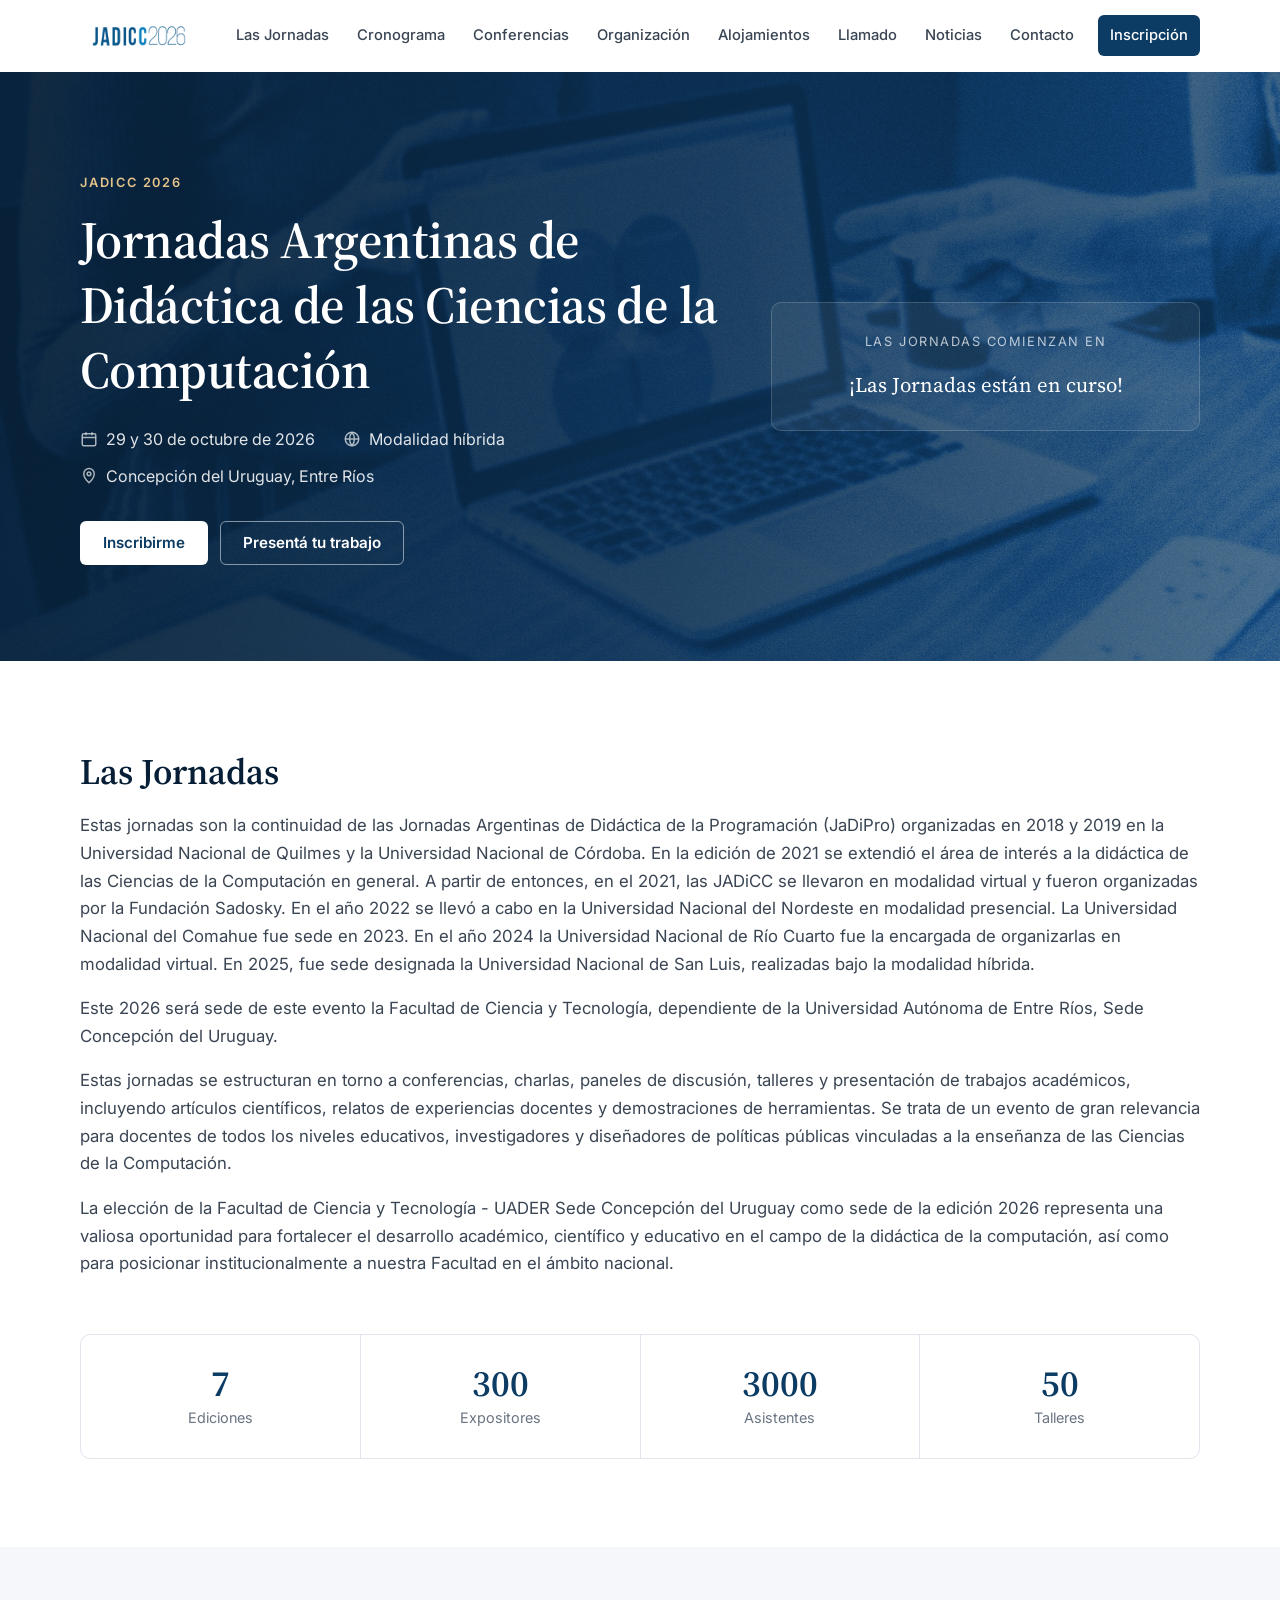
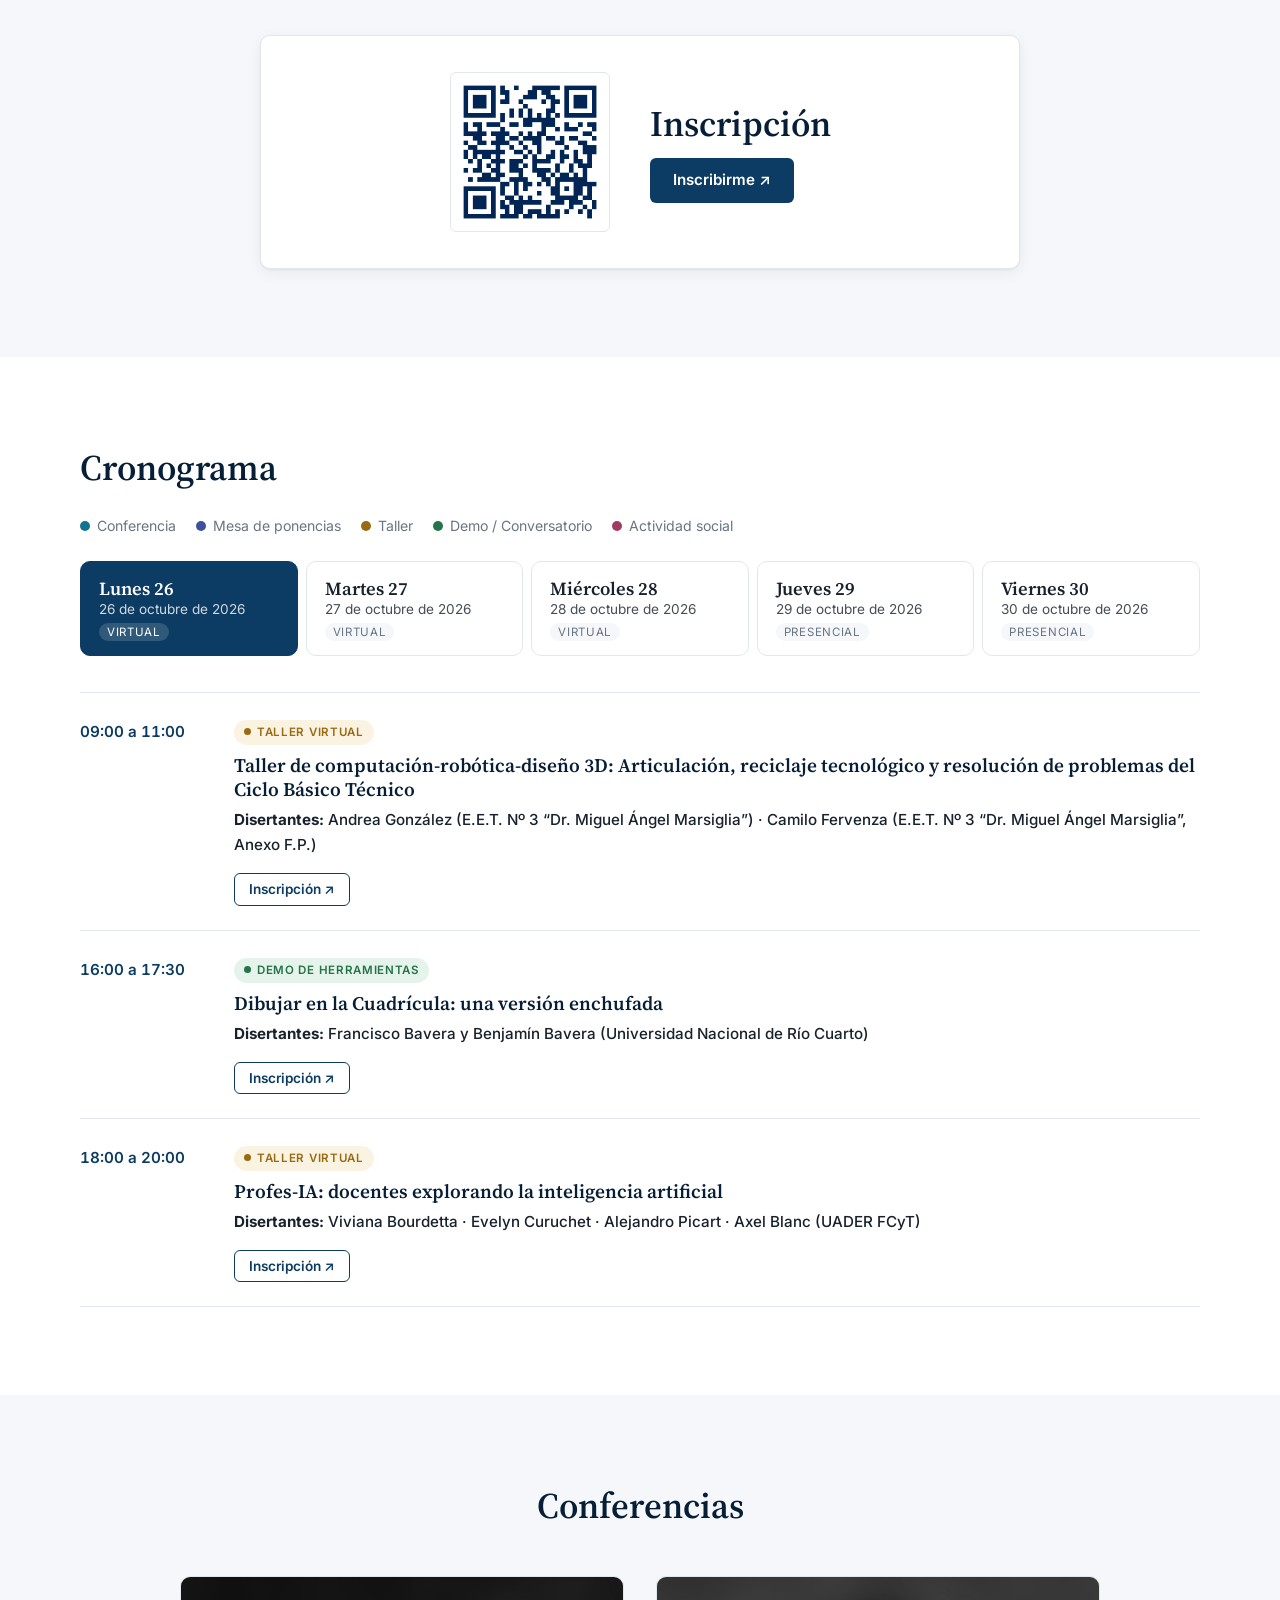
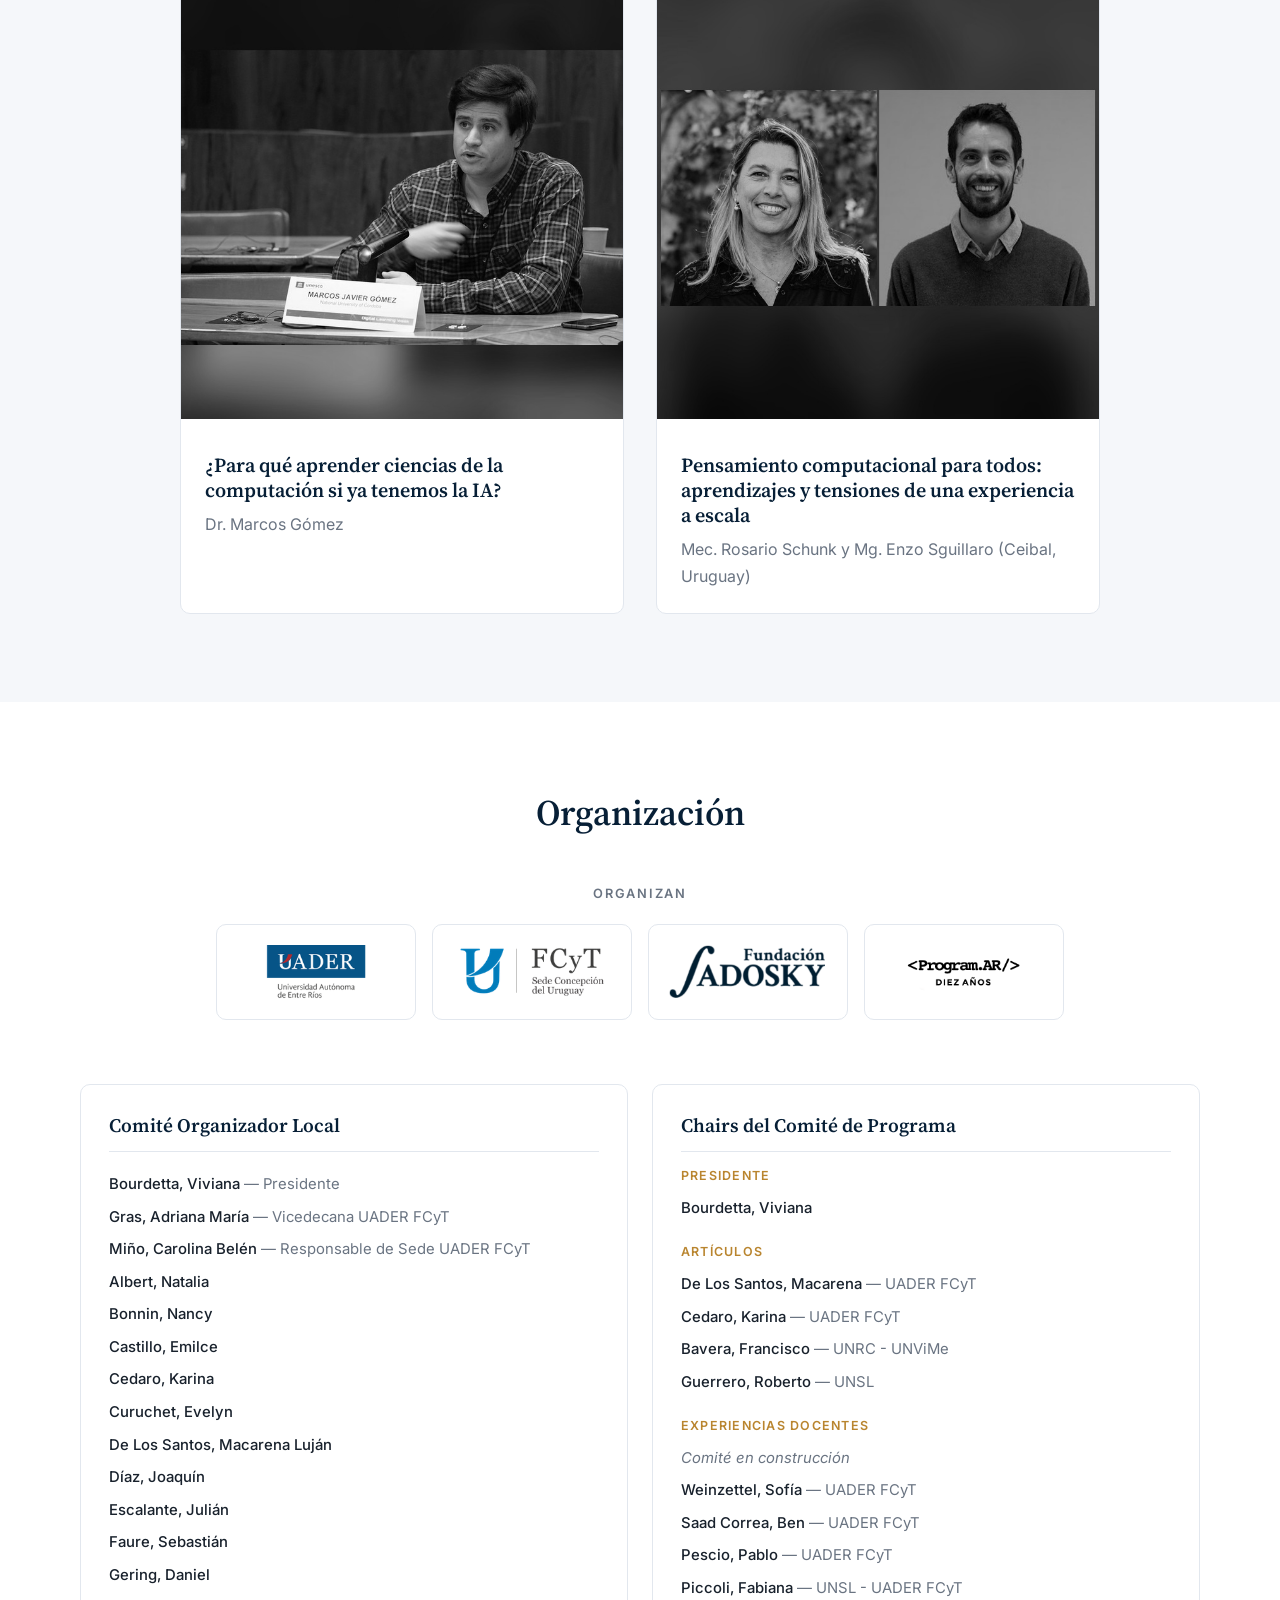
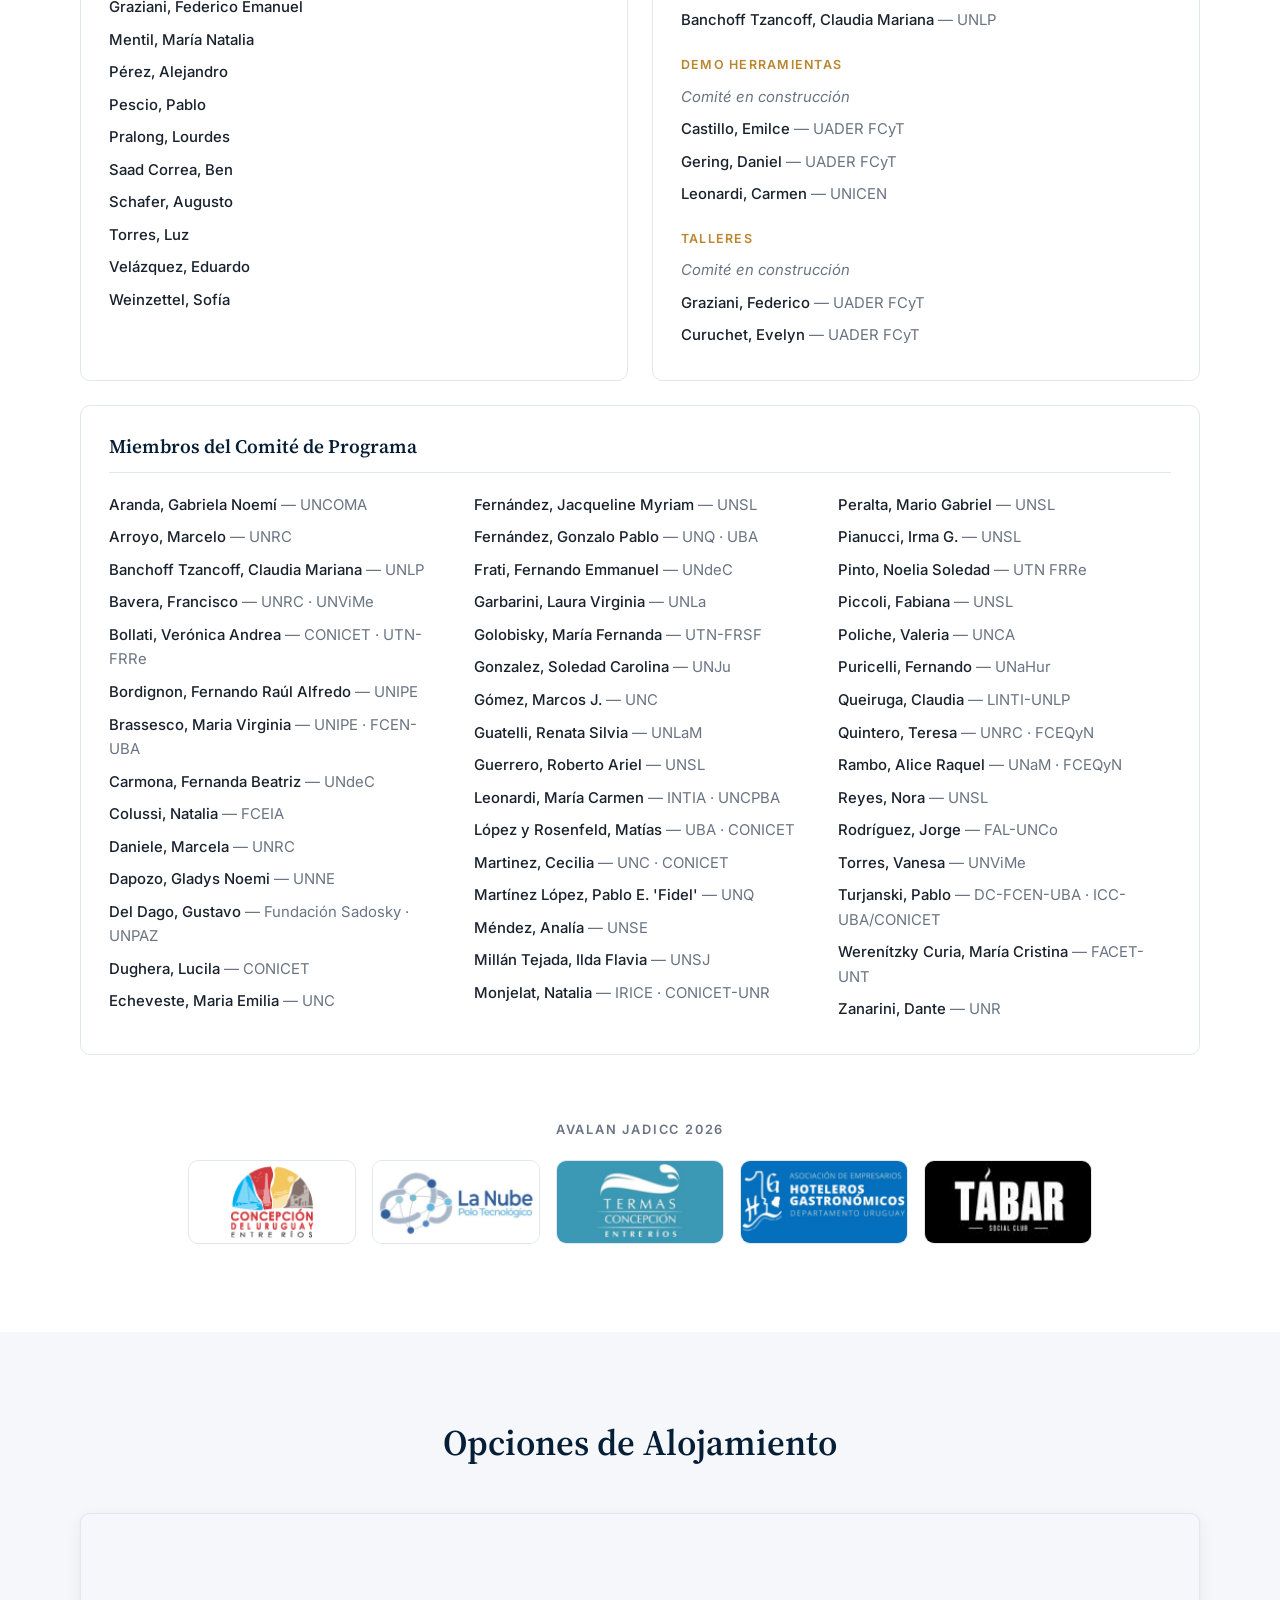
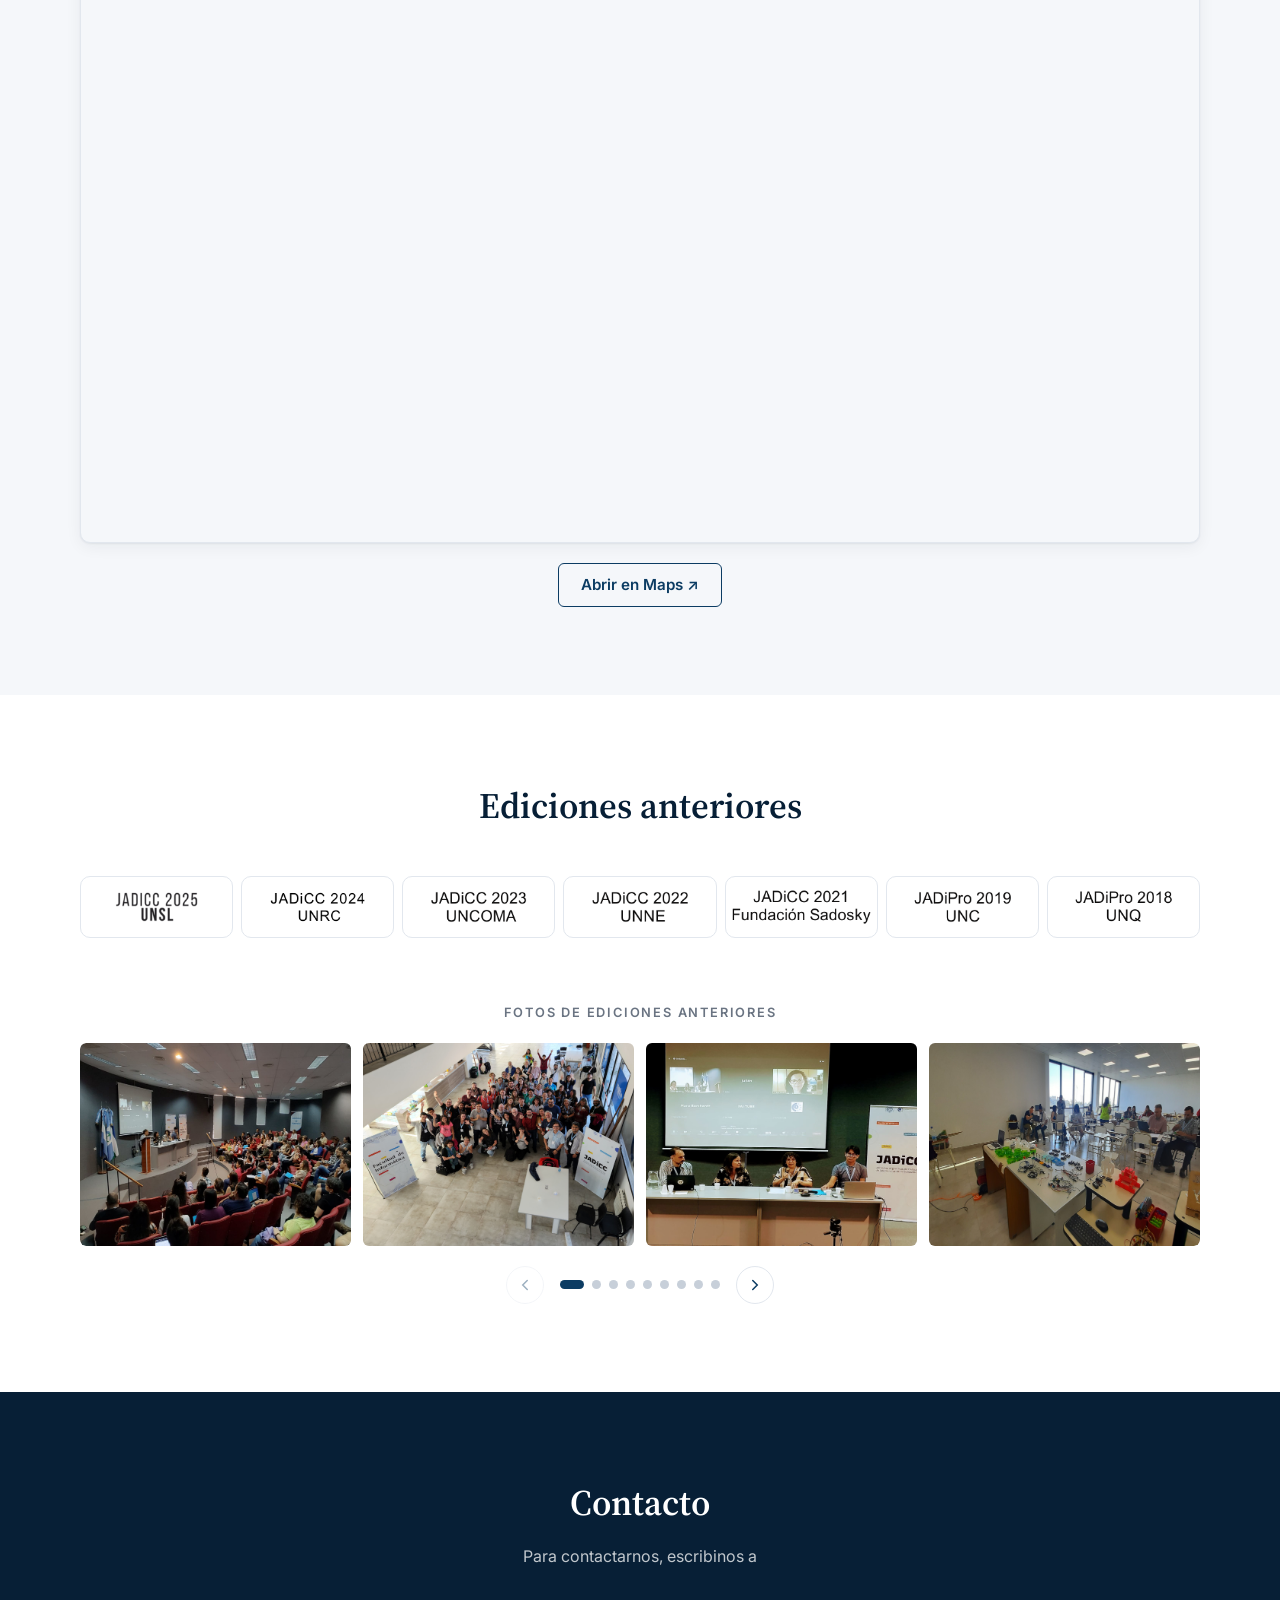
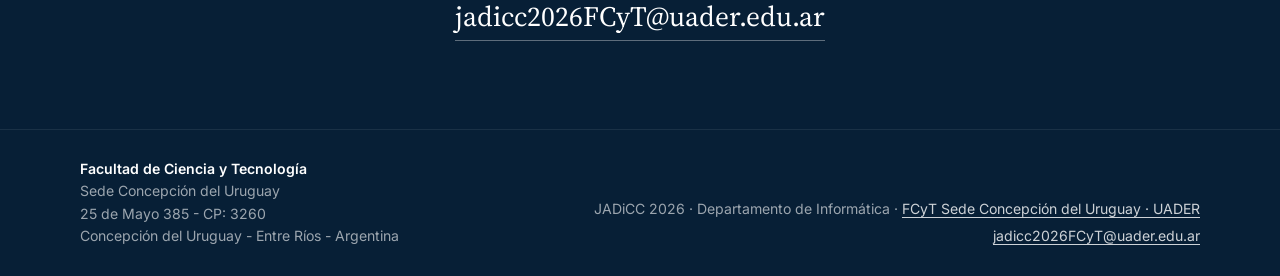
==== commit d5f1be82: "feat: agregar sección JADiCC en los medios con notas de prensa" ====
--- a/index.html
+++ b/index.html
@@ -30,6 +30,7 @@
           <li><a href="#organizacion">Organización</a></li>
           <li><a href="#alojamientos">Alojamientos</a></li>
           <li><a href="call.html">Llamado</a></li>
+          <li><a href="noticias.html">Noticias</a></li>
           <li><a href="#contacto">Contacto</a></li>
           <li class="nav-cta"><a href="#inscripcion">Inscripción</a></li>
         </ul>
--- a/css/styles.css
+++ b/css/styles.css
@@ -1697,3 +1697,81 @@
     transition: none !important;
   }
 }
+
+/* --------------------------------------------------------------------------
+   Press table
+   -------------------------------------------------------------------------- */
+
+.press-table-wrap {
+  border: 1px solid var(--line);
+  border-radius: var(--radius);
+  overflow: hidden;
+}
+
+.press-table {
+  width: 100%;
+  border-collapse: collapse;
+}
+
+.press-table th,
+.press-table td {
+  padding: 14px 18px;
+  text-align: left;
+  vertical-align: top;
+  border-bottom: 1px solid var(--line);
+}
+
+.press-table tbody tr:last-child td {
+  border-bottom: 0;
+}
+
+.press-table th {
+  background: var(--bg-alt);
+  font-size: 0.85rem;
+  font-weight: 600;
+  letter-spacing: 0.04em;
+  text-transform: uppercase;
+  color: var(--muted);
+}
+
+.press-table td:first-child,
+.press-table td:last-child {
+  white-space: nowrap;
+  color: var(--muted);
+}
+
+.press-table a {
+  font-weight: 500;
+}
+
+@media (max-width: 700px) {
+  .press-table thead {
+    display: none;
+  }
+
+  .press-table tr {
+    display: block;
+    padding: 14px 18px;
+    border-bottom: 1px solid var(--line);
+  }
+
+  .press-table tbody tr:last-child {
+    border-bottom: 0;
+  }
+
+  .press-table td {
+    display: block;
+    padding: 0;
+    border: 0;
+  }
+
+  .press-table td:first-child {
+    font-size: 0.85rem;
+    margin-bottom: 4px;
+  }
+
+  .press-table td:last-child {
+    font-size: 0.9rem;
+    margin-top: 4px;
+  }
+}
